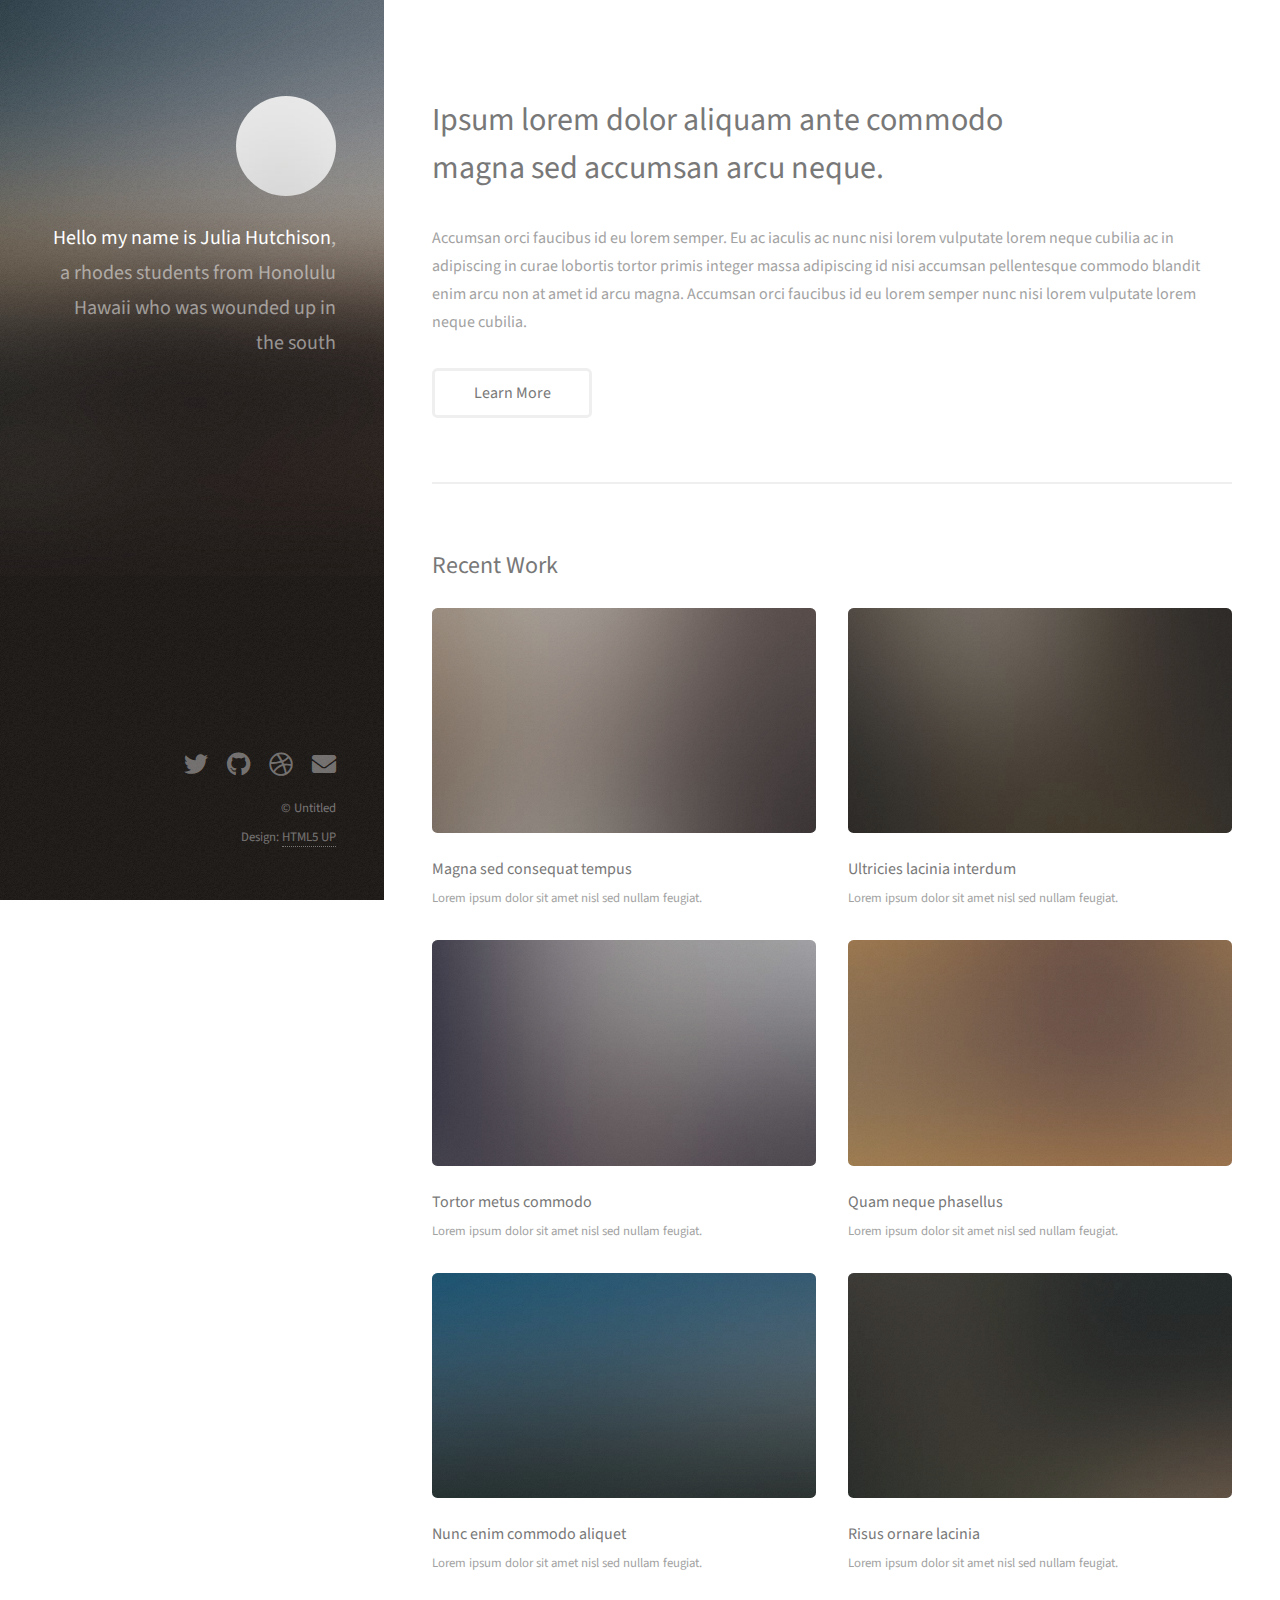
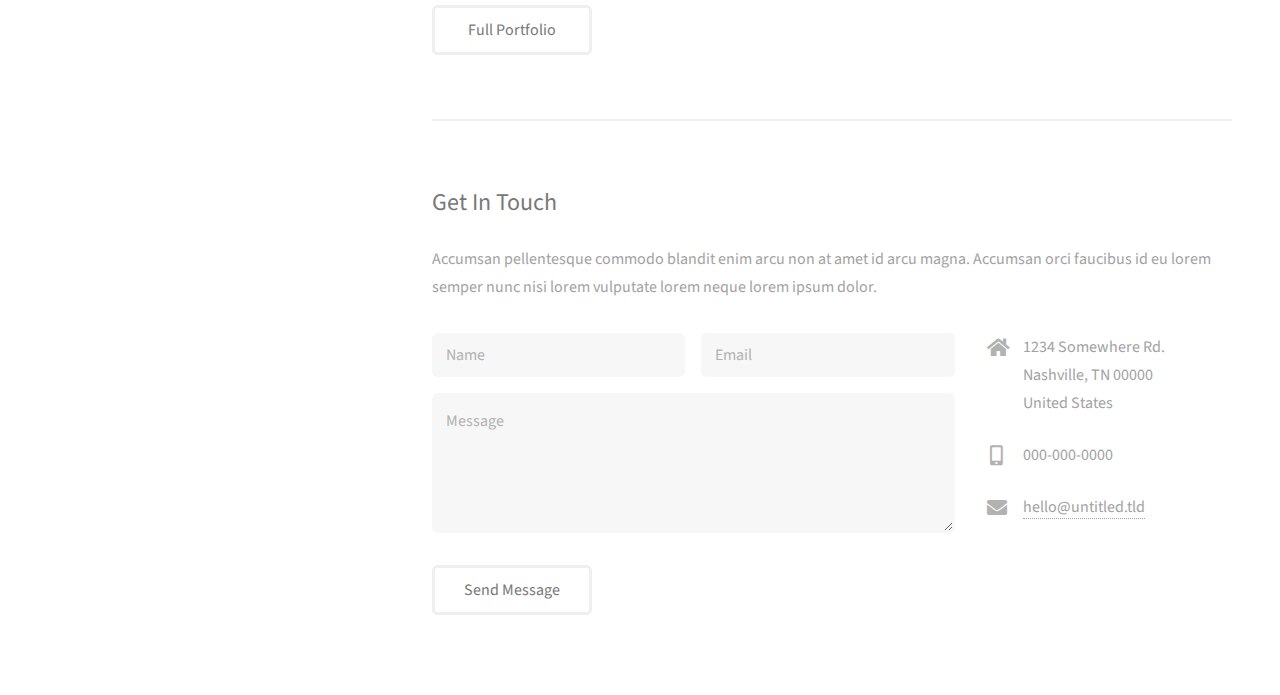
==== index.html @ c5088827 "testing adjustments" ====
<!DOCTYPE HTML>
<!--
	Strata by HTML5 UP
	html5up.net | @ajlkn
	Free for personal and commercial use under the CCA 3.0 license (html5up.net/license)
-->
<html>
	<head>
		<title>Strata by HTML5 UP</title>
		<meta charset="utf-8" />
		<meta name="viewport" content="width=device-width, initial-scale=1, user-scalable=no" />
		<link rel="stylesheet" href="assets/css/main.css" />
	</head>
	<body class="is-preload">

		<!-- Header -->
			<header id="header">
				<div class="inner">
					<a href="#" class="image avatar"><img src="images/avatar.jpg" alt="" /></a>
					<h1><strong>Hello my name is Julia Hutchison</strong>, a rhodes students<br />
					from Honolulu Hawaii<br />
					 who was wounded up in the south</h1>
					<!-- <a href="http://website.com"> linked text</a>.-->
				</div>
			</header>

		<!-- Main -->
			<div id="main">

				<!-- One -->
					<section id="one">
						<header class="major">
							<h2>Ipsum lorem dolor aliquam ante commodo<br />
							magna sed accumsan arcu neque.</h2>
						</header>
						<p>Accumsan orci faucibus id eu lorem semper. Eu ac iaculis ac nunc nisi lorem vulputate lorem neque cubilia ac in adipiscing in curae lobortis tortor primis integer massa adipiscing id nisi accumsan pellentesque commodo blandit enim arcu non at amet id arcu magna. Accumsan orci faucibus id eu lorem semper nunc nisi lorem vulputate lorem neque cubilia.</p>
						<ul class="actions">
							<li><a href="#" class="button">Learn More</a></li>
						</ul>
					</section>

				<!-- Two -->
					<section id="two">
						<h2>Recent Work</h2>
						<div class="row">
							<article class="col-6 col-12-xsmall work-item">
								<a href="images/fulls/01.jpg" class="image fit thumb"><img src="images/thumbs/01.jpg" alt="" /></a>
								<h3>Magna sed consequat tempus</h3>
								<p>Lorem ipsum dolor sit amet nisl sed nullam feugiat.</p>
							</article>
							<article class="col-6 col-12-xsmall work-item">
								<a href="images/fulls/02.jpg" class="image fit thumb"><img src="images/thumbs/02.jpg" alt="" /></a>
								<h3>Ultricies lacinia interdum</h3>
								<p>Lorem ipsum dolor sit amet nisl sed nullam feugiat.</p>
							</article>
							<article class="col-6 col-12-xsmall work-item">
								<a href="images/fulls/03.jpg" class="image fit thumb"><img src="images/thumbs/03.jpg" alt="" /></a>
								<h3>Tortor metus commodo</h3>
								<p>Lorem ipsum dolor sit amet nisl sed nullam feugiat.</p>
							</article>
							<article class="col-6 col-12-xsmall work-item">
								<a href="images/fulls/04.jpg" class="image fit thumb"><img src="images/thumbs/04.jpg" alt="" /></a>
								<h3>Quam neque phasellus</h3>
								<p>Lorem ipsum dolor sit amet nisl sed nullam feugiat.</p>
							</article>
							<article class="col-6 col-12-xsmall work-item">
								<a href="images/fulls/05.jpg" class="image fit thumb"><img src="images/thumbs/05.jpg" alt="" /></a>
								<h3>Nunc enim commodo aliquet</h3>
								<p>Lorem ipsum dolor sit amet nisl sed nullam feugiat.</p>
							</article>
							<article class="col-6 col-12-xsmall work-item">
								<a href="images/fulls/06.jpg" class="image fit thumb"><img src="images/thumbs/06.jpg" alt="" /></a>
								<h3>Risus ornare lacinia</h3>
								<p>Lorem ipsum dolor sit amet nisl sed nullam feugiat.</p>
							</article>
						</div>
						<ul class="actions">
							<li><a href="#" class="button">Full Portfolio</a></li>
						</ul>
					</section>

				<!-- Three -->
					<section id="three">
						<h2>Get In Touch</h2>
						<p>Accumsan pellentesque commodo blandit enim arcu non at amet id arcu magna. Accumsan orci faucibus id eu lorem semper nunc nisi lorem vulputate lorem neque lorem ipsum dolor.</p>
						<div class="row">
							<div class="col-8 col-12-small">
								<form method="post" action="#">
									<div class="row gtr-uniform gtr-50">
										<div class="col-6 col-12-xsmall"><input type="text" name="name" id="name" placeholder="Name" /></div>
										<div class="col-6 col-12-xsmall"><input type="email" name="email" id="email" placeholder="Email" /></div>
										<div class="col-12"><textarea name="message" id="message" placeholder="Message" rows="4"></textarea></div>
									</div>
								</form>
								<ul class="actions">
									<li><input type="submit" value="Send Message" /></li>
								</ul>
							</div>
							<div class="col-4 col-12-small">
								<ul class="labeled-icons">
									<li>
										<h3 class="icon solid fa-home"><span class="label">Address</span></h3>
										1234 Somewhere Rd.<br />
										Nashville, TN 00000<br />
										United States
									</li>
									<li>
										<h3 class="icon solid fa-mobile-alt"><span class="label">Phone</span></h3>
										000-000-0000
									</li>
									<li>
										<h3 class="icon solid fa-envelope"><span class="label">Email</span></h3>
										<a href="#">hello@untitled.tld</a>
									</li>
								</ul>
							</div>
						</div>
					</section>

				<!-- Four -->
				<!--
					<section id="four">
						<h2>Elements</h2>

						<section>
							<h4>Text</h4>
							<p>This is <b>bold</b> and this is <strong>strong</strong>. This is <i>italic</i> and this is <em>emphasized</em>.
							This is <sup>superscript</sup> text and this is <sub>subscript</sub> text.
							This is <u>underlined</u> and this is code: <code>for (;;) { ... }</code>. Finally, <a href="#">this is a link</a>.</p>
							<hr />
							<header>
								<h4>Heading with a Subtitle</h4>
								<p>Lorem ipsum dolor sit amet nullam id egestas urna aliquam</p>
							</header>
							<p>Nunc lacinia ante nunc ac lobortis. Interdum adipiscing gravida odio porttitor sem non mi integer non faucibus ornare mi ut ante amet placerat aliquet. Volutpat eu sed ante lacinia sapien lorem accumsan varius montes viverra nibh in adipiscing blandit tempus accumsan.</p>
							<header>
								<h5>Heading with a Subtitle</h5>
								<p>Lorem ipsum dolor sit amet nullam id egestas urna aliquam</p>
							</header>
							<p>Nunc lacinia ante nunc ac lobortis. Interdum adipiscing gravida odio porttitor sem non mi integer non faucibus ornare mi ut ante amet placerat aliquet. Volutpat eu sed ante lacinia sapien lorem accumsan varius montes viverra nibh in adipiscing blandit tempus accumsan.</p>
							<hr />
							<h2>Heading Level 2</h2>
							<h3>Heading Level 3</h3>
							<h4>Heading Level 4</h4>
							<h5>Heading Level 5</h5>
							<h6>Heading Level 6</h6>
							<hr />
							<h5>Blockquote</h5>
							<blockquote>Fringilla nisl. Donec accumsan interdum nisi, quis tincidunt felis sagittis eget tempus euismod. Vestibulum ante ipsum primis in faucibus vestibulum. Blandit adipiscing eu felis iaculis volutpat ac adipiscing accumsan faucibus. Vestibulum ante ipsum primis in faucibus lorem ipsum dolor sit amet nullam adipiscing eu felis.</blockquote>
							<h5>Preformatted</h5>
							<pre><code>i = 0;

while (!deck.isInOrder()) {
print 'Iteration ' + i;
deck.shuffle();
i++;
}

print 'It took ' + i + ' iterations to sort the deck.';</code></pre>
						</section>

						<section>
							<h4>Lists</h4>
							<div class="row">
								<div class="col-6 col-12-xsmall">
									<h5>Unordered</h5>
									<ul>
										<li>Dolor pulvinar etiam magna etiam.</li>
										<li>Sagittis adipiscing lorem eleifend.</li>
										<li>Felis enim feugiat dolore viverra.</li>
									</ul>
									<h5>Alternate</h5>
									<ul class="alt">
										<li>Dolor pulvinar etiam magna etiam.</li>
										<li>Sagittis adipiscing lorem eleifend.</li>
										<li>Felis enim feugiat dolore viverra.</li>
									</ul>
								</div>
								<div class="col-6 col-12-xsmall">
									<h5>Ordered</h5>
									<ol>
										<li>Dolor pulvinar etiam magna etiam.</li>
										<li>Etiam vel felis at lorem sed viverra.</li>
										<li>Felis enim feugiat dolore viverra.</li>
										<li>Dolor pulvinar etiam magna etiam.</li>
										<li>Etiam vel felis at lorem sed viverra.</li>
										<li>Felis enim feugiat dolore viverra.</li>
									</ol>
									<h5>Icons</h5>
									<ul class="icons">
										<li><a href="#" class="icon brands fa-twitter"><span class="label">Twitter</span></a></li>
										<li><a href="#" class="icon brands fa-facebook-f"><span class="label">Facebook</span></a></li>
										<li><a href="#" class="icon brands fa-instagram"><span class="label">Instagram</span></a></li>
										<li><a href="#" class="icon brands fa-github"><span class="label">Github</span></a></li>
										<li><a href="#" class="icon brands fa-dribbble"><span class="label">Dribbble</span></a></li>
										<li><a href="#" class="icon brands fa-tumblr"><span class="label">Tumblr</span></a></li>
									</ul>
								</div>
							</div>
							<h5>Actions</h5>
							<ul class="actions">
								<li><a href="#" class="button primary">Default</a></li>
								<li><a href="#" class="button">Default</a></li>
							</ul>
							<ul class="actions small">
								<li><a href="#" class="button primary small">Small</a></li>
								<li><a href="#" class="button small">Small</a></li>
							</ul>
							<div class="row">
								<div class="col-6 col-12-small">
									<ul class="actions stacked">
										<li><a href="#" class="button primary">Default</a></li>
										<li><a href="#" class="button">Default</a></li>
									</ul>
								</div>
								<div class="col-6 col-12-small">
									<ul class="actions stacked">
										<li><a href="#" class="button primary small">Small</a></li>
										<li><a href="#" class="button small">Small</a></li>
									</ul>
								</div>
								<div class="col-6 col-12-small">
									<ul class="actions stacked">
										<li><a href="#" class="button primary fit">Default</a></li>
										<li><a href="#" class="button fit">Default</a></li>
									</ul>
								</div>
								<div class="col-6 col-12-small">
									<ul class="actions stacked">
										<li><a href="#" class="button primary small fit">Small</a></li>
										<li><a href="#" class="button small fit">Small</a></li>
									</ul>
								</div>
							</div>
						</section>

						<section>
							<h4>Table</h4>
							<h5>Default</h5>
							<div class="table-wrapper">
								<table>
									<thead>
										<tr>
											<th>Name</th>
											<th>Description</th>
											<th>Price</th>
										</tr>
									</thead>
									<tbody>
										<tr>
											<td>Item One</td>
											<td>Ante turpis integer aliquet porttitor.</td>
											<td>29.99</td>
										</tr>
										<tr>
											<td>Item Two</td>
											<td>Vis ac commodo adipiscing arcu aliquet.</td>
											<td>19.99</td>
										</tr>
										<tr>
											<td>Item Three</td>
											<td> Morbi faucibus arcu accumsan lorem.</td>
											<td>29.99</td>
										</tr>
										<tr>
											<td>Item Four</td>
											<td>Vitae integer tempus condimentum.</td>
											<td>19.99</td>
										</tr>
										<tr>
											<td>Item Five</td>
											<td>Ante turpis integer aliquet porttitor.</td>
											<td>29.99</td>
										</tr>
									</tbody>
									<tfoot>
										<tr>
											<td colspan="2"></td>
											<td>100.00</td>
										</tr>
									</tfoot>
								</table>
							</div>

							<h5>Alternate</h5>
							<div class="table-wrapper">
								<table class="alt">
									<thead>
										<tr>
											<th>Name</th>
											<th>Description</th>
											<th>Price</th>
										</tr>
									</thead>
									<tbody>
										<tr>
											<td>Item One</td>
											<td>Ante turpis integer aliquet porttitor.</td>
											<td>29.99</td>
										</tr>
										<tr>
											<td>Item Two</td>
											<td>Vis ac commodo adipiscing arcu aliquet.</td>
											<td>19.99</td>
										</tr>
										<tr>
											<td>Item Three</td>
											<td> Morbi faucibus arcu accumsan lorem.</td>
											<td>29.99</td>
										</tr>
										<tr>
											<td>Item Four</td>
											<td>Vitae integer tempus condimentum.</td>
											<td>19.99</td>
										</tr>
										<tr>
											<td>Item Five</td>
											<td>Ante turpis integer aliquet porttitor.</td>
											<td>29.99</td>
										</tr>
									</tbody>
									<tfoot>
										<tr>
											<td colspan="2"></td>
											<td>100.00</td>
										</tr>
									</tfoot>
								</table>
							</div>
						</section>

						<section>
							<h4>Buttons</h4>
							<ul class="actions">
								<li><a href="#" class="button primary">Primary</a></li>
								<li><a href="#" class="button">Default</a></li>
							</ul>
							<ul class="actions">
								<li><a href="#" class="button large">Large</a></li>
								<li><a href="#" class="button">Default</a></li>
								<li><a href="#" class="button small">Small</a></li>
							</ul>
							<ul class="actions fit">
								<li><a href="#" class="button primary fit">Fit</a></li>
								<li><a href="#" class="button fit">Fit</a></li>
							</ul>
							<ul class="actions fit small">
								<li><a href="#" class="button primary fit small">Fit + Small</a></li>
								<li><a href="#" class="button fit small">Fit + Small</a></li>
							</ul>
							<ul class="actions">
								<li><a href="#" class="button primary icon solid fa-download">Icon</a></li>
								<li><a href="#" class="button icon solid fa-download">Icon</a></li>
							</ul>
							<ul class="actions">
								<li><span class="button primary disabled">Primary</span></li>
								<li><span class="button disabled">Default</span></li>
							</ul>
						</section>

						<section>
							<h4>Form</h4>
							<form method="post" action="#">
								<div class="row gtr-uniform gtr-50">
									<div class="col-6 col-12-xsmall">
										<input type="text" name="demo-name" id="demo-name" value="" placeholder="Name" />
									</div>
									<div class="col-6 col-12-xsmall">
										<input type="email" name="demo-email" id="demo-email" value="" placeholder="Email" />
									</div>
									<div class="col-12">
										<select name="demo-category" id="demo-category">
											<option value="">- Category -</option>
											<option value="1">Manufacturing</option>
											<option value="1">Shipping</option>
											<option value="1">Administration</option>
											<option value="1">Human Resources</option>
										</select>
									</div>
									<div class="col-4 col-12-small">
										<input type="radio" id="demo-priority-low" name="demo-priority" checked>
										<label for="demo-priority-low">Low Priority</label>
									</div>
									<div class="col-4 col-12-small">
										<input type="radio" id="demo-priority-normal" name="demo-priority">
										<label for="demo-priority-normal">Normal Priority</label>
									</div>
									<div class="col-4 col-12-small">
										<input type="radio" id="demo-priority-high" name="demo-priority">
										<label for="demo-priority-high">High Priority</label>
									</div>
									<div class="col-6 col-12-small">
										<input type="checkbox" id="demo-copy" name="demo-copy">
										<label for="demo-copy">Email me a copy of this message</label>
									</div>
									<div class="col-6 col-12-small">
										<input type="checkbox" id="demo-human" name="demo-human" checked>
										<label for="demo-human">I am a human and not a robot</label>
									</div>
									<div class="col-12">
										<textarea name="demo-message" id="demo-message" placeholder="Enter your message" rows="6"></textarea>
									</div>
									<div class="col-12">
										<ul class="actions">
											<li><input type="submit" value="Send Message" class="primary" /></li>
											<li><input type="reset" value="Reset" /></li>
										</ul>
									</div>
								</div>
							</form>
						</section>

						<section>
							<h4>Image</h4>
							<h5>Fit</h5>
							<div class="box alt">
								<div class="row gtr-50 gtr-uniform">
									<div class="col-12"><span class="image fit"><img src="images/fulls/05.jpg" alt="" /></span></div>
									<div class="col-4"><span class="image fit"><img src="images/thumbs/01.jpg" alt="" /></span></div>
									<div class="col-4"><span class="image fit"><img src="images/thumbs/02.jpg" alt="" /></span></div>
									<div class="col-4"><span class="image fit"><img src="images/thumbs/03.jpg" alt="" /></span></div>
									<div class="col-4"><span class="image fit"><img src="images/thumbs/04.jpg" alt="" /></span></div>
									<div class="col-4"><span class="image fit"><img src="images/thumbs/05.jpg" alt="" /></span></div>
									<div class="col-4"><span class="image fit"><img src="images/thumbs/06.jpg" alt="" /></span></div>
									<div class="col-4"><span class="image fit"><img src="images/thumbs/03.jpg" alt="" /></span></div>
									<div class="col-4"><span class="image fit"><img src="images/thumbs/02.jpg" alt="" /></span></div>
									<div class="col-4"><span class="image fit"><img src="images/thumbs/01.jpg" alt="" /></span></div>
								</div>
							</div>
							<h5>Left &amp; Right</h5>
							<p><span class="image left"><img src="images/avatar.jpg" alt="" /></span>Fringilla nisl. Donec accumsan interdum nisi, quis tincidunt felis sagittis eget. tempus euismod. Vestibulum ante ipsum primis in faucibus vestibulum. Blandit adipiscing eu felis iaculis volutpat ac adipiscing accumsan eu faucibus. Integer ac pellentesque praesent tincidunt felis sagittis eget. tempus euismod. Vestibulum ante ipsum primis in faucibus vestibulum. Blandit adipiscing eu felis iaculis volutpat ac adipiscing accumsan eu faucibus. Integer ac pellentesque praesent. Donec accumsan interdum nisi, quis tincidunt felis sagittis eget. tempus euismod. Vestibulum ante ipsum primis in faucibus vestibulum. Blandit adipiscing eu felis iaculis volutpat ac adipiscing accumsan eu faucibus. Integer ac pellentesque praesent tincidunt felis sagittis eget. tempus euismod. Vestibulum ante ipsum primis in faucibus vestibulum. Blandit adipiscing eu felis iaculis volutpat ac adipiscing accumsan eu faucibus. Integer ac pellentesque praesent.</p>
							<p><span class="image right"><img src="images/avatar.jpg" alt="" /></span>Fringilla nisl. Donec accumsan interdum nisi, quis tincidunt felis sagittis eget. tempus euismod. Vestibulum ante ipsum primis in faucibus vestibulum. Blandit adipiscing eu felis iaculis volutpat ac adipiscing accumsan eu faucibus. Integer ac pellentesque praesent tincidunt felis sagittis eget. tempus euismod. Vestibulum ante ipsum primis in faucibus vestibulum. Blandit adipiscing eu felis iaculis volutpat ac adipiscing accumsan eu faucibus. Integer ac pellentesque praesent. Donec accumsan interdum nisi, quis tincidunt felis sagittis eget. tempus euismod. Vestibulum ante ipsum primis in faucibus vestibulum. Blandit adipiscing eu felis iaculis volutpat ac adipiscing accumsan eu faucibus. Integer ac pellentesque praesent tincidunt felis sagittis eget. tempus euismod. Vestibulum ante ipsum primis in faucibus vestibulum. Blandit adipiscing eu felis iaculis volutpat ac adipiscing accumsan eu faucibus. Integer ac pellentesque praesent.</p>
						</section>

					</section>
				-->

			</div>

		<!-- Footer -->
			<footer id="footer">
				<div class="inner">
					<ul class="icons">
						<li><a href="#" class="icon brands fa-twitter"><span class="label">Twitter</span></a></li>
						<li><a href="#" class="icon brands fa-github"><span class="label">Github</span></a></li>
						<li><a href="#" class="icon brands fa-dribbble"><span class="label">Dribbble</span></a></li>
						<li><a href="#" class="icon solid fa-envelope"><span class="label">Email</span></a></li>
					</ul>
					<ul class="copyright">
						<li>&copy; Untitled</li><li>Design: <a href="http://html5up.net">HTML5 UP</a></li>
					</ul>
				</div>
			</footer>

		<!-- Scripts -->
			<script src="assets/js/jquery.min.js"></script>
			<script src="assets/js/jquery.poptrox.min.js"></script>
			<script src="assets/js/browser.min.js"></script>
			<script src="assets/js/breakpoints.min.js"></script>
			<script src="assets/js/util.js"></script>
			<script src="assets/js/main.js"></script>

	</body>
</html>
---- assets/css/main.css ----
@import url("fontawesome-all.min.css");
@import url("https://fonts.googleapis.com/css?family=Source+Sans+Pro:400,400italic");

/*
	Strata by HTML5 UP
	html5up.net | @ajlkn
	Free for personal and commercial use under the CCA 3.0 license (html5up.net/license)
*/

html, body, div, span, applet, object,
iframe, h1, h2, h3, h4, h5, h6, p, blockquote,
pre, a, abbr, acronym, address, big, cite,
code, del, dfn, em, img, ins, kbd, q, s, samp,
small, strike, strong, sub, sup, tt, var, b,
u, i, center, dl, dt, dd, ol, ul, li, fieldset,
form, label, legend, table, caption, tbody,
tfoot, thead, tr, th, td, article, aside,
canvas, details, embed, figure, figcaption,
footer, header, hgroup, menu, nav, output, ruby,
section, summary, time, mark, audio, video {
	margin: 0;
	padding: 0;
	border: 0;
	font-size: 100%;
	font: inherit;
	vertical-align: baseline;}

article, aside, details, figcaption, figure,
footer, header, hgroup, menu, nav, section {
	display: block;}

body {
	line-height: 1;
}

ol, ul {
	list-style: none;
}

blockquote, q {
	quotes: none;
}

	blockquote:before, blockquote:after, q:before, q:after {
		content: '';
		content: none;
	}

table {
	border-collapse: collapse;
	border-spacing: 0;
}

body {
	-webkit-text-size-adjust: none;
}

mark {
	background-color: transparent;
	color: inherit;
}

input::-moz-focus-inner {
	border: 0;
	padding: 0;
}

input, select, textarea {
	-moz-appearance: none;
	-webkit-appearance: none;
	-ms-appearance: none;
	appearance: none;
}

/* Basic */

	html {
		box-sizing: border-box;
	}

	*, *:before, *:after {
		box-sizing: inherit;
	}

	body {
		background: #fff;
	}

		body.is-preload *, body.is-preload *:before, body.is-preload *:after {
			-moz-animation: none !important;
			-webkit-animation: none !important;
			-ms-animation: none !important;
			animation: none !important;
			-moz-transition: none !important;
			-webkit-transition: none !important;
			-ms-transition: none !important;
			transition: none !important;
		}

	body, input, select, textarea {
		color: #a2a2a2;
		font-family: "Source Sans Pro", Helvetica, sans-serif;
		font-size: 16pt;
		font-weight: 400;
		line-height: 1.75em;
	}

	a {
		-moz-transition: color 0.2s ease-in-out, border-color 0.2s ease-in-out;
		-webkit-transition: color 0.2s ease-in-out, border-color 0.2s ease-in-out;
		-ms-transition: color 0.2s ease-in-out, border-color 0.2s ease-in-out;
		transition: color 0.2s ease-in-out, border-color 0.2s ease-in-out;
		border-bottom: dotted 1px;
		color: #49bf9d;
		text-decoration: none;
	}

		a:hover {
			border-bottom-color: transparent;
			color: #49bf9d !important;
			text-decoration: none;
		}

	strong, b {
		color: #787878;
		font-weight: 400;
	}

	em, i {
		font-style: italic;
	}

	p {
		margin: 0 0 2em 0;
	}

	h1, h2, h3, h4, h5, h6 {
		color: #787878;
		font-weight: 400;
		line-height: 1em;
		margin: 0 0 1em 0;
	}

		h1 a, h2 a, h3 a, h4 a, h5 a, h6 a {
			color: inherit;
			text-decoration: none;
		}

	h1 {
		font-size: 2em;
		line-height: 1.5em;
	}

	h2 {
		font-size: 1.5em;
		line-height: 1.5em;
	}

	h3 {
		font-size: 1.25em;
		line-height: 1.5em;
	}

	h4 {
		font-size: 1.1em;
		line-height: 1.5em;
	}

	h5 {
		font-size: 0.9em;
		line-height: 1.5em;
	}

	h6 {
		font-size: 0.7em;
		line-height: 1.5em;
	}

	sub {
		font-size: 0.8em;
		position: relative;
		top: 0.5em;
	}

	sup {
		font-size: 0.8em;
		position: relative;
		top: -0.5em;
	}

	hr {
		border: 0;
		border-bottom: solid 2px #efefef;
		margin: 2em 0;
	}

		hr.major {
			margin: 3em 0;
		}

	blockquote {
		border-left: solid 6px #efefef;
		font-style: italic;
		margin: 0 0 2em 0;
		padding: 0.5em 0 0.5em 1.5em;
	}

	code {
		background: #f7f7f7;
		border-radius: 0.35em;
		border: solid 2px #efefef;
		font-family: "Courier New", monospace;
		font-size: 0.9em;
		margin: 0 0.25em;
		padding: 0.25em 0.65em;
	}

	pre {
		-webkit-overflow-scrolling: touch;
		font-family: "Courier New", monospace;
		font-size: 0.9em;
		margin: 0 0 2em 0;
	}

		pre code {
			display: block;
			line-height: 1.75em;
			padding: 1em 1.5em;
			overflow-x: auto;
		}

	.align-left {
		text-align: left;
	}

	.align-center {
		text-align: center;
	}

	.align-right {
		text-align: right;
	}

/* Container */

	.container {
		margin: 0 auto;
		max-width: calc(100% - 4em);
		width: 100%;
	}

		.container.xsmall {
			width: 25%;
		}

		.container.small {
			width: 50%;
		}

		.container.medium {
			width: 75%;
		}

		.container.large {
			width: 125%;
		}

		.container.xlarge {
			width: 150%;
		}

		.container.max {
			width: 100%;
		}

		@media screen and (max-width: 980px) {

			.container {
				width: 100% !important;
				max-width: 100% !important;
			}

		}

		@media screen and (max-width: 480px) {

			.container {
				max-width: calc(100% - 3em);
			}

		}

/* Row */

	.row {
		display: flex;
		flex-wrap: wrap;
		box-sizing: border-box;
		align-items: stretch;
	}

		.row > * {
			box-sizing: border-box;
		}

		.row.gtr-uniform > * > :last-child {
			margin-bottom: 0;
		}

		.row.aln-left {
			justify-content: flex-start;
		}

		.row.aln-center {
			justify-content: center;
		}

		.row.aln-right {
			justify-content: flex-end;
		}

		.row.aln-top {
			align-items: flex-start;
		}

		.row.aln-middle {
			align-items: center;
		}

		.row.aln-bottom {
			align-items: flex-end;
		}

		.row > .imp {
			order: -1;
		}

		.row > .col-1 {
			width: 8.33333%;
		}

		.row > .off-1 {
			margin-left: 8.33333%;
		}

		.row > .col-2 {
			width: 16.66667%;
		}

		.row > .off-2 {
			margin-left: 16.66667%;
		}

		.row > .col-3 {
			width: 25%;
		}

		.row > .off-3 {
			margin-left: 25%;
		}

		.row > .col-4 {
			width: 33.33333%;
		}

		.row > .off-4 {
			margin-left: 33.33333%;
		}

		.row > .col-5 {
			width: 41.66667%;
		}

		.row > .off-5 {
			margin-left: 41.66667%;
		}

		.row > .col-6 {
			width: 50%;
		}

		.row > .off-6 {
			margin-left: 50%;
		}

		.row > .col-7 {
			width: 58.33333%;
		}

		.row > .off-7 {
			margin-left: 58.33333%;
		}

		.row > .col-8 {
			width: 66.66667%;
		}

		.row > .off-8 {
			margin-left: 66.66667%;
		}

		.row > .col-9 {
			width: 75%;
		}

		.row > .off-9 {
			margin-left: 75%;
		}

		.row > .col-10 {
			width: 83.33333%;
		}

		.row > .off-10 {
			margin-left: 83.33333%;
		}

		.row > .col-11 {
			width: 91.66667%;
		}

		.row > .off-11 {
			margin-left: 91.66667%;
		}

		.row > .col-12 {
			width: 100%;
		}

		.row > .off-12 {
			margin-left: 100%;
		}

		.row.gtr-0 {
			margin-top: 0;
			margin-left: 0em;
		}

			.row.gtr-0 > * {
				padding: 0 0 0 0em;
			}

			.row.gtr-0.gtr-uniform {
				margin-top: 0em;
			}

				.row.gtr-0.gtr-uniform > * {
					padding-top: 0em;
				}

		.row.gtr-25 {
			margin-top: 0;
			margin-left: -0.625em;
		}

			.row.gtr-25 > * {
				padding: 0 0 0 0.625em;
			}

			.row.gtr-25.gtr-uniform {
				margin-top: -0.625em;
			}

				.row.gtr-25.gtr-uniform > * {
					padding-top: 0.625em;
				}

		.row.gtr-50 {
			margin-top: 0;
			margin-left: -1.25em;
		}

			.row.gtr-50 > * {
				padding: 0 0 0 1.25em;
			}

			.row.gtr-50.gtr-uniform {
				margin-top: -1.25em;
			}

				.row.gtr-50.gtr-uniform > * {
					padding-top: 1.25em;
				}

		.row {
			margin-top: 0;
			margin-left: -2.5em;
		}

			.row > * {
				padding: 0 0 0 2.5em;
			}

			.row.gtr-uniform {
				margin-top: -2.5em;
			}

				.row.gtr-uniform > * {
					padding-top: 2.5em;
				}

		.row.gtr-150 {
			margin-top: 0;
			margin-left: -3.75em;
		}

			.row.gtr-150 > * {
				padding: 0 0 0 3.75em;
			}

			.row.gtr-150.gtr-uniform {
				margin-top: -3.75em;
			}

				.row.gtr-150.gtr-uniform > * {
					padding-top: 3.75em;
				}

		.row.gtr-200 {
			margin-top: 0;
			margin-left: -5em;
		}

			.row.gtr-200 > * {
				padding: 0 0 0 5em;
			}

			.row.gtr-200.gtr-uniform {
				margin-top: -5em;
			}

				.row.gtr-200.gtr-uniform > * {
					padding-top: 5em;
				}

		@media screen and (max-width: 1800px) {

			.row {
				display: flex;
				flex-wrap: wrap;
				box-sizing: border-box;
				align-items: stretch;
			}

				.row > * {
					box-sizing: border-box;
				}

				.row.gtr-uniform > * > :last-child {
					margin-bottom: 0;
				}

				.row.aln-left {
					justify-content: flex-start;
				}

				.row.aln-center {
					justify-content: center;
				}

				.row.aln-right {
					justify-content: flex-end;
				}

				.row.aln-top {
					align-items: flex-start;
				}

				.row.aln-middle {
					align-items: center;
				}

				.row.aln-bottom {
					align-items: flex-end;
				}

				.row > .imp-xlarge {
					order: -1;
				}

				.row > .col-1-xlarge {
					width: 8.33333%;
				}

				.row > .off-1-xlarge {
					margin-left: 8.33333%;
				}

				.row > .col-2-xlarge {
					width: 16.66667%;
				}

				.row > .off-2-xlarge {
					margin-left: 16.66667%;
				}

				.row > .col-3-xlarge {
					width: 25%;
				}

				.row > .off-3-xlarge {
					margin-left: 25%;
				}

				.row > .col-4-xlarge {
					width: 33.33333%;
				}

				.row > .off-4-xlarge {
					margin-left: 33.33333%;
				}

				.row > .col-5-xlarge {
					width: 41.66667%;
				}

				.row > .off-5-xlarge {
					margin-left: 41.66667%;
				}

				.row > .col-6-xlarge {
					width: 50%;
				}

				.row > .off-6-xlarge {
					margin-left: 50%;
				}

				.row > .col-7-xlarge {
					width: 58.33333%;
				}

				.row > .off-7-xlarge {
					margin-left: 58.33333%;
				}

				.row > .col-8-xlarge {
					width: 66.66667%;
				}

				.row > .off-8-xlarge {
					margin-left: 66.66667%;
				}

				.row > .col-9-xlarge {
					width: 75%;
				}

				.row > .off-9-xlarge {
					margin-left: 75%;
				}

				.row > .col-10-xlarge {
					width: 83.33333%;
				}

				.row > .off-10-xlarge {
					margin-left: 83.33333%;
				}

				.row > .col-11-xlarge {
					width: 91.66667%;
				}

				.row > .off-11-xlarge {
					margin-left: 91.66667%;
				}

				.row > .col-12-xlarge {
					width: 100%;
				}

				.row > .off-12-xlarge {
					margin-left: 100%;
				}

				.row.gtr-0 {
					margin-top: 0;
					margin-left: 0em;
				}

					.row.gtr-0 > * {
						padding: 0 0 0 0em;
					}

					.row.gtr-0.gtr-uniform {
						margin-top: 0em;
					}

						.row.gtr-0.gtr-uniform > * {
							padding-top: 0em;
						}

				.row.gtr-25 {
					margin-top: 0;
					margin-left: -0.625em;
				}

					.row.gtr-25 > * {
						padding: 0 0 0 0.625em;
					}

					.row.gtr-25.gtr-uniform {
						margin-top: -0.625em;
					}

						.row.gtr-25.gtr-uniform > * {
							padding-top: 0.625em;
						}

				.row.gtr-50 {
					margin-top: 0;
					margin-left: -1.25em;
				}

					.row.gtr-50 > * {
						padding: 0 0 0 1.25em;
					}

					.row.gtr-50.gtr-uniform {
						margin-top: -1.25em;
					}

						.row.gtr-50.gtr-uniform > * {
							padding-top: 1.25em;
						}

				.row {
					margin-top: 0;
					margin-left: -2.5em;
				}

					.row > * {
						padding: 0 0 0 2.5em;
					}

					.row.gtr-uniform {
						margin-top: -2.5em;
					}

						.row.gtr-uniform > * {
							padding-top: 2.5em;
						}

				.row.gtr-150 {
					margin-top: 0;
					margin-left: -3.75em;
				}

					.row.gtr-150 > * {
						padding: 0 0 0 3.75em;
					}

					.row.gtr-150.gtr-uniform {
						margin-top: -3.75em;
					}

						.row.gtr-150.gtr-uniform > * {
							padding-top: 3.75em;
						}

				.row.gtr-200 {
					margin-top: 0;
					margin-left: -5em;
				}

					.row.gtr-200 > * {
						padding: 0 0 0 5em;
					}

					.row.gtr-200.gtr-uniform {
						margin-top: -5em;
					}

						.row.gtr-200.gtr-uniform > * {
							padding-top: 5em;
						}

		}

		@media screen and (max-width: 1280px) {

			.row {
				display: flex;
				flex-wrap: wrap;
				box-sizing: border-box;
				align-items: stretch;
			}

				.row > * {
					box-sizing: border-box;
				}

				.row.gtr-uniform > * > :last-child {
					margin-bottom: 0;
				}

				.row.aln-left {
					justify-content: flex-start;
				}

				.row.aln-center {
					justify-content: center;
				}

				.row.aln-right {
					justify-content: flex-end;
				}

				.row.aln-top {
					align-items: flex-start;
				}

				.row.aln-middle {
					align-items: center;
				}

				.row.aln-bottom {
					align-items: flex-end;
				}

				.row > .imp-large {
					order: -1;
				}

				.row > .col-1-large {
					width: 8.33333%;
				}

				.row > .off-1-large {
					margin-left: 8.33333%;
				}

				.row > .col-2-large {
					width: 16.66667%;
				}

				.row > .off-2-large {
					margin-left: 16.66667%;
				}

				.row > .col-3-large {
					width: 25%;
				}

				.row > .off-3-large {
					margin-left: 25%;
				}

				.row > .col-4-large {
					width: 33.33333%;
				}

				.row > .off-4-large {
					margin-left: 33.33333%;
				}

				.row > .col-5-large {
					width: 41.66667%;
				}

				.row > .off-5-large {
					margin-left: 41.66667%;
				}

				.row > .col-6-large {
					width: 50%;
				}

				.row > .off-6-large {
					margin-left: 50%;
				}

				.row > .col-7-large {
					width: 58.33333%;
				}

				.row > .off-7-large {
					margin-left: 58.33333%;
				}

				.row > .col-8-large {
					width: 66.66667%;
				}

				.row > .off-8-large {
					margin-left: 66.66667%;
				}

				.row > .col-9-large {
					width: 75%;
				}

				.row > .off-9-large {
					margin-left: 75%;
				}

				.row > .col-10-large {
					width: 83.33333%;
				}

				.row > .off-10-large {
					margin-left: 83.33333%;
				}

				.row > .col-11-large {
					width: 91.66667%;
				}

				.row > .off-11-large {
					margin-left: 91.66667%;
				}

				.row > .col-12-large {
					width: 100%;
				}

				.row > .off-12-large {
					margin-left: 100%;
				}

				.row.gtr-0 {
					margin-top: 0;
					margin-left: 0em;
				}

					.row.gtr-0 > * {
						padding: 0 0 0 0em;
					}

					.row.gtr-0.gtr-uniform {
						margin-top: 0em;
					}

						.row.gtr-0.gtr-uniform > * {
							padding-top: 0em;
						}

				.row.gtr-25 {
					margin-top: 0;
					margin-left: -0.5em;
				}

					.row.gtr-25 > * {
						padding: 0 0 0 0.5em;
					}

					.row.gtr-25.gtr-uniform {
						margin-top: -0.5em;
					}

						.row.gtr-25.gtr-uniform > * {
							padding-top: 0.5em;
						}

				.row.gtr-50 {
					margin-top: 0;
					margin-left: -1em;
				}

					.row.gtr-50 > * {
						padding: 0 0 0 1em;
					}

					.row.gtr-50.gtr-uniform {
						margin-top: -1em;
					}

						.row.gtr-50.gtr-uniform > * {
							padding-top: 1em;
						}

				.row {
					margin-top: 0;
					margin-left: -2em;
				}

					.row > * {
						padding: 0 0 0 2em;
					}

					.row.gtr-uniform {
						margin-top: -2em;
					}

						.row.gtr-uniform > * {
							padding-top: 2em;
						}

				.row.gtr-150 {
					margin-top: 0;
					margin-left: -3em;
				}

					.row.gtr-150 > * {
						padding: 0 0 0 3em;
					}

					.row.gtr-150.gtr-uniform {
						margin-top: -3em;
					}

						.row.gtr-150.gtr-uniform > * {
							padding-top: 3em;
						}

				.row.gtr-200 {
					margin-top: 0;
					margin-left: -4em;
				}

					.row.gtr-200 > * {
						padding: 0 0 0 4em;
					}

					.row.gtr-200.gtr-uniform {
						margin-top: -4em;
					}

						.row.gtr-200.gtr-uniform > * {
							padding-top: 4em;
						}

		}

		@media screen and (max-width: 980px) {

			.row {
				display: flex;
				flex-wrap: wrap;
				box-sizing: border-box;
				align-items: stretch;
			}

				.row > * {
					box-sizing: border-box;
				}

				.row.gtr-uniform > * > :last-child {
					margin-bottom: 0;
				}

				.row.aln-left {
					justify-content: flex-start;
				}

				.row.aln-center {
					justify-content: center;
				}

				.row.aln-right {
					justify-content: flex-end;
				}

				.row.aln-top {
					align-items: flex-start;
				}

				.row.aln-middle {
					align-items: center;
				}

				.row.aln-bottom {
					align-items: flex-end;
				}

				.row > .imp-medium {
					order: -1;
				}

				.row > .col-1-medium {
					width: 8.33333%;
				}

				.row > .off-1-medium {
					margin-left: 8.33333%;
				}

				.row > .col-2-medium {
					width: 16.66667%;
				}

				.row > .off-2-medium {
					margin-left: 16.66667%;
				}

				.row > .col-3-medium {
					width: 25%;
				}

				.row > .off-3-medium {
					margin-left: 25%;
				}

				.row > .col-4-medium {
					width: 33.33333%;
				}

				.row > .off-4-medium {
					margin-left: 33.33333%;
				}

				.row > .col-5-medium {
					width: 41.66667%;
				}

				.row > .off-5-medium {
					margin-left: 41.66667%;
				}

				.row > .col-6-medium {
					width: 50%;
				}

				.row > .off-6-medium {
					margin-left: 50%;
				}

				.row > .col-7-medium {
					width: 58.33333%;
				}

				.row > .off-7-medium {
					margin-left: 58.33333%;
				}

				.row > .col-8-medium {
					width: 66.66667%;
				}

				.row > .off-8-medium {
					margin-left: 66.66667%;
				}

				.row > .col-9-medium {
					width: 75%;
				}

				.row > .off-9-medium {
					margin-left: 75%;
				}

				.row > .col-10-medium {
					width: 83.33333%;
				}

				.row > .off-10-medium {
					margin-left: 83.33333%;
				}

				.row > .col-11-medium {
					width: 91.66667%;
				}

				.row > .off-11-medium {
					margin-left: 91.66667%;
				}

				.row > .col-12-medium {
					width: 100%;
				}

				.row > .off-12-medium {
					margin-left: 100%;
				}

				.row.gtr-0 {
					margin-top: 0;
					margin-left: 0em;
				}

					.row.gtr-0 > * {
						padding: 0 0 0 0em;
					}

					.row.gtr-0.gtr-uniform {
						margin-top: 0em;
					}

						.row.gtr-0.gtr-uniform > * {
							padding-top: 0em;
						}

				.row.gtr-25 {
					margin-top: 0;
					margin-left: -0.5em;
				}

					.row.gtr-25 > * {
						padding: 0 0 0 0.5em;
					}

					.row.gtr-25.gtr-uniform {
						margin-top: -0.5em;
					}

						.row.gtr-25.gtr-uniform > * {
							padding-top: 0.5em;
						}

				.row.gtr-50 {
					margin-top: 0;
					margin-left: -1em;
				}

					.row.gtr-50 > * {
						padding: 0 0 0 1em;
					}

					.row.gtr-50.gtr-uniform {
						margin-top: -1em;
					}

						.row.gtr-50.gtr-uniform > * {
							padding-top: 1em;
						}

				.row {
					margin-top: 0;
					margin-left: -2em;
				}

					.row > * {
						padding: 0 0 0 2em;
					}

					.row.gtr-uniform {
						margin-top: -2em;
					}

						.row.gtr-uniform > * {
							padding-top: 2em;
						}

				.row.gtr-150 {
					margin-top: 0;
					margin-left: -3em;
				}

					.row.gtr-150 > * {
						padding: 0 0 0 3em;
					}

					.row.gtr-150.gtr-uniform {
						margin-top: -3em;
					}

						.row.gtr-150.gtr-uniform > * {
							padding-top: 3em;
						}

				.row.gtr-200 {
					margin-top: 0;
					margin-left: -4em;
				}

					.row.gtr-200 > * {
						padding: 0 0 0 4em;
					}

					.row.gtr-200.gtr-uniform {
						margin-top: -4em;
					}

						.row.gtr-200.gtr-uniform > * {
							padding-top: 4em;
						}

		}

		@media screen and (max-width: 736px) {

			.row {
				display: flex;
				flex-wrap: wrap;
				box-sizing: border-box;
				align-items: stretch;
			}

				.row > * {
					box-sizing: border-box;
				}

				.row.gtr-uniform > * > :last-child {
					margin-bottom: 0;
				}

				.row.aln-left {
					justify-content: flex-start;
				}

				.row.aln-center {
					justify-content: center;
				}

				.row.aln-right {
					justify-content: flex-end;
				}

				.row.aln-top {
					align-items: flex-start;
				}

				.row.aln-middle {
					align-items: center;
				}

				.row.aln-bottom {
					align-items: flex-end;
				}

				.row > .imp-small {
					order: -1;
				}

				.row > .col-1-small {
					width: 8.33333%;
				}

				.row > .off-1-small {
					margin-left: 8.33333%;
				}

				.row > .col-2-small {
					width: 16.66667%;
				}

				.row > .off-2-small {
					margin-left: 16.66667%;
				}

				.row > .col-3-small {
					width: 25%;
				}

				.row > .off-3-small {
					margin-left: 25%;
				}

				.row > .col-4-small {
					width: 33.33333%;
				}

				.row > .off-4-small {
					margin-left: 33.33333%;
				}

				.row > .col-5-small {
					width: 41.66667%;
				}

				.row > .off-5-small {
					margin-left: 41.66667%;
				}

				.row > .col-6-small {
					width: 50%;
				}

				.row > .off-6-small {
					margin-left: 50%;
				}

				.row > .col-7-small {
					width: 58.33333%;
				}

				.row > .off-7-small {
					margin-left: 58.33333%;
				}

				.row > .col-8-small {
					width: 66.66667%;
				}

				.row > .off-8-small {
					margin-left: 66.66667%;
				}

				.row > .col-9-small {
					width: 75%;
				}

				.row > .off-9-small {
					margin-left: 75%;
				}

				.row > .col-10-small {
					width: 83.33333%;
				}

				.row > .off-10-small {
					margin-left: 83.33333%;
				}

				.row > .col-11-small {
					width: 91.66667%;
				}

				.row > .off-11-small {
					margin-left: 91.66667%;
				}

				.row > .col-12-small {
					width: 100%;
				}

				.row > .off-12-small {
					margin-left: 100%;
				}

				.row.gtr-0 {
					margin-top: 0;
					margin-left: 0em;
				}

					.row.gtr-0 > * {
						padding: 0 0 0 0em;
					}

					.row.gtr-0.gtr-uniform {
						margin-top: 0em;
					}

						.row.gtr-0.gtr-uniform > * {
							padding-top: 0em;
						}

				.row.gtr-25 {
					margin-top: 0;
					margin-left: -0.375em;
				}

					.row.gtr-25 > * {
						padding: 0 0 0 0.375em;
					}

					.row.gtr-25.gtr-uniform {
						margin-top: -0.375em;
					}

						.row.gtr-25.gtr-uniform > * {
							padding-top: 0.375em;
						}

				.row.gtr-50 {
					margin-top: 0;
					margin-left: -0.75em;
				}

					.row.gtr-50 > * {
						padding: 0 0 0 0.75em;
					}

					.row.gtr-50.gtr-uniform {
						margin-top: -0.75em;
					}

						.row.gtr-50.gtr-uniform > * {
							padding-top: 0.75em;
						}

				.row {
					margin-top: 0;
					margin-left: -1.5em;
				}

					.row > * {
						padding: 0 0 0 1.5em;
					}

					.row.gtr-uniform {
						margin-top: -1.5em;
					}

						.row.gtr-uniform > * {
							padding-top: 1.5em;
						}

				.row.gtr-150 {
					margin-top: 0;
					margin-left: -2.25em;
				}

					.row.gtr-150 > * {
						padding: 0 0 0 2.25em;
					}

					.row.gtr-150.gtr-uniform {
						margin-top: -2.25em;
					}

						.row.gtr-150.gtr-uniform > * {
							padding-top: 2.25em;
						}

				.row.gtr-200 {
					margin-top: 0;
					margin-left: -3em;
				}

					.row.gtr-200 > * {
						padding: 0 0 0 3em;
					}

					.row.gtr-200.gtr-uniform {
						margin-top: -3em;
					}

						.row.gtr-200.gtr-uniform > * {
							padding-top: 3em;
						}

		}

		@media screen and (max-width: 480px) {

			.row {
				display: flex;
				flex-wrap: wrap;
				box-sizing: border-box;
				align-items: stretch;
			}

				.row > * {
					box-sizing: border-box;
				}

				.row.gtr-uniform > * > :last-child {
					margin-bottom: 0;
				}

				.row.aln-left {
					justify-content: flex-start;
				}

				.row.aln-center {
					justify-content: center;
				}

				.row.aln-right {
					justify-content: flex-end;
				}

				.row.aln-top {
					align-items: flex-start;
				}

				.row.aln-middle {
					align-items: center;
				}

				.row.aln-bottom {
					align-items: flex-end;
				}

				.row > .imp-xsmall {
					order: -1;
				}

				.row > .col-1-xsmall {
					width: 8.33333%;
				}

				.row > .off-1-xsmall {
					margin-left: 8.33333%;
				}

				.row > .col-2-xsmall {
					width: 16.66667%;
				}

				.row > .off-2-xsmall {
					margin-left: 16.66667%;
				}

				.row > .col-3-xsmall {
					width: 25%;
				}

				.row > .off-3-xsmall {
					margin-left: 25%;
				}

				.row > .col-4-xsmall {
					width: 33.33333%;
				}

				.row > .off-4-xsmall {
					margin-left: 33.33333%;
				}

				.row > .col-5-xsmall {
					width: 41.66667%;
				}

				.row > .off-5-xsmall {
					margin-left: 41.66667%;
				}

				.row > .col-6-xsmall {
					width: 50%;
				}

				.row > .off-6-xsmall {
					margin-left: 50%;
				}

				.row > .col-7-xsmall {
					width: 58.33333%;
				}

				.row > .off-7-xsmall {
					margin-left: 58.33333%;
				}

				.row > .col-8-xsmall {
					width: 66.66667%;
				}

				.row > .off-8-xsmall {
					margin-left: 66.66667%;
				}

				.row > .col-9-xsmall {
					width: 75%;
				}

				.row > .off-9-xsmall {
					margin-left: 75%;
				}

				.row > .col-10-xsmall {
					width: 83.33333%;
				}

				.row > .off-10-xsmall {
					margin-left: 83.33333%;
				}

				.row > .col-11-xsmall {
					width: 91.66667%;
				}

				.row > .off-11-xsmall {
					margin-left: 91.66667%;
				}

				.row > .col-12-xsmall {
					width: 100%;
				}

				.row > .off-12-xsmall {
					margin-left: 100%;
				}

				.row.gtr-0 {
					margin-top: 0;
					margin-left: 0em;
				}

					.row.gtr-0 > * {
						padding: 0 0 0 0em;
					}

					.row.gtr-0.gtr-uniform {
						margin-top: 0em;
					}

						.row.gtr-0.gtr-uniform > * {
							padding-top: 0em;
						}

				.row.gtr-25 {
					margin-top: 0;
					margin-left: -0.375em;
				}

					.row.gtr-25 > * {
						padding: 0 0 0 0.375em;
					}

					.row.gtr-25.gtr-uniform {
						margin-top: -0.375em;
					}

						.row.gtr-25.gtr-uniform > * {
							padding-top: 0.375em;
						}

				.row.gtr-50 {
					margin-top: 0;
					margin-left: -0.75em;
				}

					.row.gtr-50 > * {
						padding: 0 0 0 0.75em;
					}

					.row.gtr-50.gtr-uniform {
						margin-top: -0.75em;
					}

						.row.gtr-50.gtr-uniform > * {
							padding-top: 0.75em;
						}

				.row {
					margin-top: 0;
					margin-left: -1.5em;
				}

					.row > * {
						padding: 0 0 0 1.5em;
					}

					.row.gtr-uniform {
						margin-top: -1.5em;
					}

						.row.gtr-uniform > * {
							padding-top: 1.5em;
						}

				.row.gtr-150 {
					margin-top: 0;
					margin-left: -2.25em;
				}

					.row.gtr-150 > * {
						padding: 0 0 0 2.25em;
					}

					.row.gtr-150.gtr-uniform {
						margin-top: -2.25em;
					}

						.row.gtr-150.gtr-uniform > * {
							padding-top: 2.25em;
						}

				.row.gtr-200 {
					margin-top: 0;
					margin-left: -3em;
				}

					.row.gtr-200 > * {
						padding: 0 0 0 3em;
					}

					.row.gtr-200.gtr-uniform {
						margin-top: -3em;
					}

						.row.gtr-200.gtr-uniform > * {
							padding-top: 3em;
						}

		}

/* Section/Article */

	section.special, article.special {
		text-align: center;
	}

	header p {
		color: #b2b2b2;
		position: relative;
		margin: 0 0 1.5em 0;
	}

	header h2 + p {
		font-size: 1.25em;
		margin-top: -1em;
		line-height: 1.5em;
	}

	header h3 + p {
		font-size: 1.1em;
		margin-top: -0.8em;
		line-height: 1.5em;
	}

	header h4 + p,
	header h5 + p,
	header h6 + p {
		font-size: 0.9em;
		margin-top: -0.6em;
		line-height: 1.5em;
	}

	header.major h2 {
		font-size: 2em;
	}

/* Form */

	form {
		margin: 0 0 2em 0;
	}

	label {
		color: #787878;
		display: block;
		font-size: 0.9em;
		font-weight: 400;
		margin: 0 0 1em 0;
	}

	input[type="text"],
	input[type="password"],
	input[type="email"],
	select,
	textarea {
		-moz-appearance: none;
		-webkit-appearance: none;
		-ms-appearance: none;
		appearance: none;
		background: #f7f7f7;
		border-radius: 0.35em;
		border: solid 2px transparent;
		color: inherit;
		display: block;
		outline: 0;
		padding: 0 0.75em;
		text-decoration: none;
		width: 100%;
	}

		input[type="text"]:invalid,
		input[type="password"]:invalid,
		input[type="email"]:invalid,
		select:invalid,
		textarea:invalid {
			box-shadow: none;
		}

		input[type="text"]:focus,
		input[type="password"]:focus,
		input[type="email"]:focus,
		select:focus,
		textarea:focus {
			border-color: #49bf9d;
		}

	select {
		background-image: url("data:image/svg+xml;charset=utf8,%3Csvg xmlns='http://www.w3.org/2000/svg' width='40' height='40' preserveAspectRatio='none' viewBox='0 0 40 40'%3E%3Cpath d='M9.4,12.3l10.4,10.4l10.4-10.4c0.2-0.2,0.5-0.4,0.9-0.4c0.3,0,0.6,0.1,0.9,0.4l3.3,3.3c0.2,0.2,0.4,0.5,0.4,0.9 c0,0.4-0.1,0.6-0.4,0.9L20.7,31.9c-0.2,0.2-0.5,0.4-0.9,0.4c-0.3,0-0.6-0.1-0.9-0.4L4.3,17.3c-0.2-0.2-0.4-0.5-0.4-0.9 c0-0.4,0.1-0.6,0.4-0.9l3.3-3.3c0.2-0.2,0.5-0.4,0.9-0.4S9.1,12.1,9.4,12.3z' fill='%23dfdfdf' /%3E%3C/svg%3E");
		background-size: 1.25rem;
		background-repeat: no-repeat;
		background-position: calc(100% - 1rem) center;
		height: 2.75em;
		padding-right: 2.75em;
		text-overflow: ellipsis;
	}

		select option {
			color: #787878;
			background: #fff;
		}

		select:focus::-ms-value {
			background-color: transparent;
		}

		select::-ms-expand {
			display: none;
		}

	input[type="text"],
	input[type="password"],
	input[type="email"],
	select {
		height: 2.75em;
	}

	textarea {
		padding: 0.75em;
	}

	input[type="checkbox"],
	input[type="radio"] {
		-moz-appearance: none;
		-webkit-appearance: none;
		-ms-appearance: none;
		appearance: none;
		display: block;
		float: left;
		margin-right: -2em;
		opacity: 0;
		width: 1em;
		z-index: -1;
	}

		input[type="checkbox"] + label,
		input[type="radio"] + label {
			text-decoration: none;
			color: #a2a2a2;
			cursor: pointer;
			display: inline-block;
			font-size: 1em;
			font-weight: 400;
			padding-left: 2.4em;
			padding-right: 0.75em;
			position: relative;
		}

			input[type="checkbox"] + label:before,
			input[type="radio"] + label:before {
				-moz-osx-font-smoothing: grayscale;
				-webkit-font-smoothing: antialiased;
				display: inline-block;
				font-style: normal;
				font-variant: normal;
				text-rendering: auto;
				line-height: 1;
				text-transform: none !important;
				font-family: 'Font Awesome 5 Free';
				font-weight: 900;
			}

			input[type="checkbox"] + label:before,
			input[type="radio"] + label:before {
				background: #f7f7f7;
				border-radius: 0.35em;
				border: solid 2px transparent;
				content: '';
				display: inline-block;
				font-size: 0.8em;
				height: 2.0625em;
				left: 0;
				line-height: 1.85625em;
				position: absolute;
				text-align: center;
				top: 0;
				width: 2.0625em;
			}

		input[type="checkbox"]:checked + label:before,
		input[type="radio"]:checked + label:before {
			background: #787878;
			border-color: #787878;
			color: #fff;
			content: '\f00c';
		}

		input[type="checkbox"]:focus + label:before,
		input[type="radio"]:focus + label:before {
			border-color: #49bf9d;
		}

	input[type="checkbox"] + label:before {
		border-radius: 0.35em;
	}

	input[type="radio"] + label:before {
		border-radius: 100%;
	}

	::-webkit-input-placeholder {
		color: #b2b2b2 !important;
		opacity: 1.0;
	}

	:-moz-placeholder {
		color: #b2b2b2 !important;
		opacity: 1.0;
	}

	::-moz-placeholder {
		color: #b2b2b2 !important;
		opacity: 1.0;
	}

	:-ms-input-placeholder {
		color: #b2b2b2 !important;
		opacity: 1.0;
	}

/* Box */

	.box {
		border-radius: 0.35em;
		border: solid 2px #efefef;
		margin-bottom: 2em;
		padding: 1.5em;
	}

		.box > :last-child,
		.box > :last-child > :last-child,
		.box > :last-child > :last-child > :last-child {
			margin-bottom: 0;
		}

		.box.alt {
			border: 0;
			border-radius: 0;
			padding: 0;
		}

/* Icon */

	.icon {
		text-decoration: none;
		border-bottom: none;
		position: relative;
	}

		.icon:before {
			-moz-osx-font-smoothing: grayscale;
			-webkit-font-smoothing: antialiased;
			display: inline-block;
			font-style: normal;
			font-variant: normal;
			text-rendering: auto;
			line-height: 1;
			text-transform: none !important;
			font-family: 'Font Awesome 5 Free';
			font-weight: 400;
		}

		.icon > .label {
			display: none;
		}

		.icon:before {
			line-height: inherit;
		}

		.icon.solid:before {
			font-weight: 900;
		}

		.icon.brands:before {
			font-family: 'Font Awesome 5 Brands';
		}

/* Image */

	.image {
		border-radius: 0.35em;
		border: 0;
		display: inline-block;
		position: relative;
	}

		.image:before {
			-moz-transition: opacity 0.2s ease-in-out;
			-webkit-transition: opacity 0.2s ease-in-out;
			-ms-transition: opacity 0.2s ease-in-out;
			transition: opacity 0.2s ease-in-out;
			background: url("images/overlay.png");
			border-radius: 0.35em;
			content: '';
			display: block;
			height: 100%;
			left: 0;
			opacity: 0.5;
			position: absolute;
			top: 0;
			width: 100%;
		}

		.image.thumb {
			text-align: center;
		}

			.image.thumb:after {
				-moz-transition: opacity 0.2s ease-in-out;
				-webkit-transition: opacity 0.2s ease-in-out;
				-ms-transition: opacity 0.2s ease-in-out;
				transition: opacity 0.2s ease-in-out;
				border-radius: 0.35em;
				border: solid 3px rgba(255, 255, 255, 0.5);
				color: #fff;
				content: 'View';
				display: inline-block;
				font-size: 0.8em;
				font-weight: 400;
				left: 50%;
				line-height: 2.25em;
				margin: -1.25em 0 0 -3em;
				opacity: 0;
				padding: 0 1.5em;
				position: absolute;
				text-align: center;
				text-decoration: none;
				top: 50%;
				white-space: nowrap;
			}

			.image.thumb:hover:after {
				opacity: 1.0;
			}

			.image.thumb:hover:before {
				background: url("images/overlay.png"), url("images/overlay.png");
				opacity: 1.0;
			}

		.image img {
			border-radius: 0.35em;
			display: block;
		}

		.image.left {
			float: left;
			margin: 0 1.5em 1em 0;
			top: 0.25em;
		}

		.image.right {
			float: right;
			margin: 0 0 1em 1.5em;
			top: 0.25em;
		}

		.image.left, .image.right {
			max-width: 40%;
		}

			.image.left img, .image.right img {
				width: 100%;
			}

		.image.fit {
			display: block;
			margin: 0 0 2em 0;
			width: 100%;
		}

			.image.fit img {
				width: 100%;
			}

		.image.avatar {
			border-radius: 100%;
		}

			.image.avatar:before {
				display: none;
			}

			.image.avatar img {
				border-radius: 100%;
				width: 100%;
			}

/* List */

	ol {
		list-style: decimal;
		margin: 0 0 2em 0;
		padding-left: 1.25em;
	}

		ol li {
			padding-left: 0.25em;
		}

	ul {
		list-style: disc;
		margin: 0 0 2em 0;
		padding-left: 1em;
	}

		ul li {
			padding-left: 0.5em;
		}

		ul.alt {
			list-style: none;
			padding-left: 0;
		}

			ul.alt li {
				border-top: solid 2px #efefef;
				padding: 0.5em 0;
			}

				ul.alt li:first-child {
					border-top: 0;
					padding-top: 0;
				}

	dl {
		margin: 0 0 2em 0;
	}

/* Icons */

	ul.icons {
		cursor: default;
		list-style: none;
		padding-left: 0;
	}

		ul.icons li {
			display: inline-block;
			padding: 0 1em 0 0;
		}

			ul.icons li:last-child {
				padding-right: 0;
			}

			ul.icons li .icon:before {
				font-size: 1.5em;
			}

/* Labeled Icons */

	ul.labeled-icons {
		list-style: none;
		padding: 0;
	}

		ul.labeled-icons li {
			line-height: 1.75em;
			margin: 1.5em 0 0 0;
			padding-left: 2.25em;
			position: relative;
		}

			ul.labeled-icons li:first-child {
				margin-top: 0;
			}

			ul.labeled-icons li a {
				color: inherit;
			}

			ul.labeled-icons li h3 {
				color: #b2b2b2;
				left: 0;
				position: absolute;
				text-align: center;
				top: 0;
				width: 1em;
			}

/* Actions */

	ul.actions {
		display: -moz-flex;
		display: -webkit-flex;
		display: -ms-flex;
		display: flex;
		cursor: default;
		list-style: none;
		margin-left: -1em;
		padding-left: 0;
	}

		ul.actions li {
			padding: 0 0 0 1em;
			vertical-align: middle;
		}

		ul.actions.special {
			-moz-justify-content: center;
			-webkit-justify-content: center;
			-ms-justify-content: center;
			justify-content: center;
			width: 100%;
			margin-left: 0;
		}

			ul.actions.special li:first-child {
				padding-left: 0;
			}

		ul.actions.stacked {
			-moz-flex-direction: column;
			-webkit-flex-direction: column;
			-ms-flex-direction: column;
			flex-direction: column;
			margin-left: 0;
		}

			ul.actions.stacked li {
				padding: 1.3em 0 0 0;
			}

				ul.actions.stacked li:first-child {
					padding-top: 0;
				}

		ul.actions.fit {
			width: calc(100% + 1em);
		}

			ul.actions.fit li {
				-moz-flex-grow: 1;
				-webkit-flex-grow: 1;
				-ms-flex-grow: 1;
				flex-grow: 1;
				-moz-flex-shrink: 1;
				-webkit-flex-shrink: 1;
				-ms-flex-shrink: 1;
				flex-shrink: 1;
				width: 100%;
			}

				ul.actions.fit li > * {
					width: 100%;
				}

			ul.actions.fit.stacked {
				width: 100%;
			}

		@media screen and (max-width: 480px) {

			ul.actions:not(.fixed) {
				-moz-flex-direction: column;
				-webkit-flex-direction: column;
				-ms-flex-direction: column;
				flex-direction: column;
				margin-left: 0;
				width: 100% !important;
			}

				ul.actions:not(.fixed) li {
					-moz-flex-grow: 1;
					-webkit-flex-grow: 1;
					-ms-flex-grow: 1;
					flex-grow: 1;
					-moz-flex-shrink: 1;
					-webkit-flex-shrink: 1;
					-ms-flex-shrink: 1;
					flex-shrink: 1;
					padding: 1em 0 0 0;
					text-align: center;
					width: 100%;
				}

					ul.actions:not(.fixed) li > * {
						width: 100%;
					}

					ul.actions:not(.fixed) li:first-child {
						padding-top: 0;
					}

					ul.actions:not(.fixed) li input[type="submit"],
					ul.actions:not(.fixed) li input[type="reset"],
					ul.actions:not(.fixed) li input[type="button"],
					ul.actions:not(.fixed) li button,
					ul.actions:not(.fixed) li .button {
						width: 100%;
					}

						ul.actions:not(.fixed) li input[type="submit"].icon:before,
						ul.actions:not(.fixed) li input[type="reset"].icon:before,
						ul.actions:not(.fixed) li input[type="button"].icon:before,
						ul.actions:not(.fixed) li button.icon:before,
						ul.actions:not(.fixed) li .button.icon:before {
							margin-left: -0.5em;
						}

		}

/* Table */

	.table-wrapper {
		-webkit-overflow-scrolling: touch;
		overflow-x: auto;
	}

	table {
		margin: 0 0 2em 0;
		width: 100%;
	}

		table tbody tr {
			border: solid 1px #efefef;
			border-left: 0;
			border-right: 0;
		}

			table tbody tr:nth-child(2n + 1) {
				background-color: #f7f7f7;
			}

		table td {
			padding: 0.75em 0.75em;
		}

		table th {
			color: #787878;
			font-size: 0.9em;
			font-weight: 400;
			padding: 0 0.75em 0.75em 0.75em;
			text-align: left;
		}

		table thead {
			border-bottom: solid 2px #efefef;
		}

		table tfoot {
			border-top: solid 2px #efefef;
		}

		table.alt {
			border-collapse: separate;
		}

			table.alt tbody tr td {
				border: solid 2px #efefef;
				border-left-width: 0;
				border-top-width: 0;
			}

				table.alt tbody tr td:first-child {
					border-left-width: 2px;
				}

			table.alt tbody tr:first-child td {
				border-top-width: 2px;
			}

			table.alt thead {
				border-bottom: 0;
			}

			table.alt tfoot {
				border-top: 0;
			}

/* Button */

	input[type="submit"],
	input[type="reset"],
	input[type="button"],
	.button {
		-moz-appearance: none;
		-webkit-appearance: none;
		-ms-appearance: none;
		appearance: none;
		-moz-transition: background-color 0.2s ease-in-out, color 0.2s ease-in-out, border-color 0.2s ease-in-out;
		-webkit-transition: background-color 0.2s ease-in-out, color 0.2s ease-in-out, border-color 0.2s ease-in-out;
		-ms-transition: background-color 0.2s ease-in-out, color 0.2s ease-in-out, border-color 0.2s ease-in-out;
		transition: background-color 0.2s ease-in-out, color 0.2s ease-in-out, border-color 0.2s ease-in-out;
		background-color: transparent;
		border-radius: 0.35em;
		border: solid 3px #efefef;
		color: #787878 !important;
		cursor: pointer;
		display: inline-block;
		font-weight: 400;
		height: 3.15em;
		height: calc(2.75em + 6px);
		line-height: 2.75em;
		min-width: 10em;
		padding: 0 1.5em;
		text-align: center;
		text-decoration: none;
		white-space: nowrap;
	}

		input[type="submit"]:hover,
		input[type="reset"]:hover,
		input[type="button"]:hover,
		.button:hover {
			border-color: #49bf9d;
			color: #49bf9d !important;
		}

		input[type="submit"]:active,
		input[type="reset"]:active,
		input[type="button"]:active,
		.button:active {
			background-color: rgba(73, 191, 157, 0.1);
			border-color: #49bf9d;
			color: #49bf9d !important;
		}

		input[type="submit"].icon,
		input[type="reset"].icon,
		input[type="button"].icon,
		.button.icon {
			padding-left: 1.35em;
		}

			input[type="submit"].icon:before,
			input[type="reset"].icon:before,
			input[type="button"].icon:before,
			.button.icon:before {
				margin-right: 0.5em;
			}

		input[type="submit"].fit,
		input[type="reset"].fit,
		input[type="button"].fit,
		.button.fit {
			min-width: 0;
			width: 100%;
		}

		input[type="submit"].small,
		input[type="reset"].small,
		input[type="button"].small,
		.button.small {
			font-size: 0.8em;
		}

		input[type="submit"].large,
		input[type="reset"].large,
		input[type="button"].large,
		.button.large {
			font-size: 1.35em;
		}

		input[type="submit"].primary,
		input[type="reset"].primary,
		input[type="button"].primary,
		.button.primary {
			background-color: #49bf9d;
			border-color: #49bf9d;
			color: #ffffff !important;
		}

			input[type="submit"].primary:hover,
			input[type="reset"].primary:hover,
			input[type="button"].primary:hover,
			.button.primary:hover {
				background-color: #5cc6a7;
				border-color: #5cc6a7;
			}

			input[type="submit"].primary:active,
			input[type="reset"].primary:active,
			input[type="button"].primary:active,
			.button.primary:active {
				background-color: #3eb08f;
				border-color: #3eb08f;
			}

		input[type="submit"].disabled, input[type="submit"]:disabled,
		input[type="reset"].disabled,
		input[type="reset"]:disabled,
		input[type="button"].disabled,
		input[type="button"]:disabled,
		.button.disabled,
		.button:disabled {
			background-color: #e7e7e7 !important;
			border-color: #e7e7e7 !important;
			color: #b2b2b2 !important;
			cursor: default;
		}

/* Work Item */

	.work-item {
		margin: 0 0 2em 0;
	}

		.work-item .image {
			margin: 0 0 1.5em 0;
		}

		.work-item h3 {
			font-size: 1em;
			margin: 0 0 0.5em 0;
		}

		.work-item p {
			font-size: 0.8em;
			line-height: 1.5em;
			margin: 0;
		}

/* Header */

	#header {
		display: -moz-flex;
		display: -webkit-flex;
		display: -ms-flex;
		display: flex;
		-moz-flex-direction: column;
		-webkit-flex-direction: column;
		-ms-flex-direction: column;
		flex-direction: column;
		-moz-align-items: -moz-flex-end;
		-webkit-align-items: -webkit-flex-end;
		-ms-align-items: -ms-flex-end;
		align-items: flex-end;
		-moz-justify-content: space-between;
		-webkit-justify-content: space-between;
		-ms-justify-content: space-between;
		justify-content: space-between;
		background-color: #1f1815;
		background-attachment: scroll,								scroll;
		background-image: url("images/overlay.png"), url("../../images/bg.jpg");
		background-position: top left,							top left;
		background-repeat: repeat,								no-repeat;
		background-size: auto,								150%;
		color: rgba(255, 255, 255, 0.5);
		height: 100%;
		left: 0;
		padding: 8em 4em;
		position: fixed;
		text-align: right;
		top: 0;
		width: 35%;
	}

		#header > * {
			-moz-flex-shrink: 0;
			-webkit-flex-shrink: 0;
			-ms-flex-shrink: 0;
			flex-shrink: 0;
			width: 100%;
		}

		#header > .inner {
			-moz-flex-grow: 1;
			-webkit-flex-grow: 1;
			-ms-flex-grow: 1;
			flex-grow: 1;
			margin: 0 0 2em 0;
		}

		#header strong, #header b {
			color: #ffffff;
		}

		#header h2, #header h3, #header h4, #header h5, #header h6 {
			color: #ffffff;
		}

		#header h1 {
			color: rgba(255, 255, 255, 0.5);
			font-size: 1.35em;
			line-height: 1.75em;
			margin: 0;
		}

		#header .image.avatar {
			margin: 0 0 1em 0;
			width: 6.25em;
		}

/* Footer */

	#footer .icons {
		margin: 1em 0 0 0;
	}

		#footer .icons a {
			color: rgba(255, 255, 255, 0.4);
		}

	#footer .copyright {
		color: rgba(255, 255, 255, 0.4);
		font-size: 0.8em;
		list-style: none;
		margin: 1em 0 0 0;
		padding: 0;
	}

		#footer .copyright li {
			border-left: solid 1px rgba(255, 255, 255, 0.25);
			display: inline-block;
			line-height: 1em;
			margin-left: 0.75em;
			padding-left: 0.75em;
		}

			#footer .copyright li:first-child {
				border-left: 0;
				margin-left: 0;
				padding-left: 0;
			}

			#footer .copyright li a {
				color: inherit;
			}

/* Main */

	#main {
		margin-left: 35%;
		max-width: 54em;
		padding: 8em 4em 4em 4em;
		width: calc(100% - 35%);
	}

		#main > section {
			border-top: solid 2px #efefef;
			margin: 4em 0 0 0;
			padding: 4em 0 0 0;
		}

			#main > section:first-child {
				border-top: 0;
				margin-top: 0;
				padding-top: 0;
			}

/* Poptrox */

	@-moz-keyframes spin {
		0% {
			-moz-transform: rotate(0deg);
			-webkit-transform: rotate(0deg);
			-ms-transform: rotate(0deg);
			transform: rotate(0deg);
		}

		100% {
			-moz-transform: rotate(360deg);
			-webkit-transform: rotate(360deg);
			-ms-transform: rotate(360deg);
			transform: rotate(360deg);
		}
	}

	@-webkit-keyframes spin {
		0% {
			-moz-transform: rotate(0deg);
			-webkit-transform: rotate(0deg);
			-ms-transform: rotate(0deg);
			transform: rotate(0deg);
		}

		100% {
			-moz-transform: rotate(360deg);
			-webkit-transform: rotate(360deg);
			-ms-transform: rotate(360deg);
			transform: rotate(360deg);
		}
	}

	@-ms-keyframes spin {
		0% {
			-moz-transform: rotate(0deg);
			-webkit-transform: rotate(0deg);
			-ms-transform: rotate(0deg);
			transform: rotate(0deg);
		}

		100% {
			-moz-transform: rotate(360deg);
			-webkit-transform: rotate(360deg);
			-ms-transform: rotate(360deg);
			transform: rotate(360deg);
		}
	}

	@keyframes spin {
		0% {
			-moz-transform: rotate(0deg);
			-webkit-transform: rotate(0deg);
			-ms-transform: rotate(0deg);
			transform: rotate(0deg);
		}

		100% {
			-moz-transform: rotate(360deg);
			-webkit-transform: rotate(360deg);
			-ms-transform: rotate(360deg);
			transform: rotate(360deg);
		}
	}

	.poptrox-popup {
		-moz-box-sizing: content-box;
		-webkit-box-sizing: content-box;
		-ms-box-sizing: content-box;
		box-sizing: content-box;
		-webkit-tap-highlight-color: rgba(255, 255, 255, 0);
		background: #fff;
		border-radius: 0.35em;
		box-shadow: 0 0.1em 0.15em 0 rgba(0, 0, 0, 0.15);
		overflow: hidden;
		padding-bottom: 3em;
	}

		.poptrox-popup .loader {
			text-decoration: none;
			-moz-animation: spin 1s linear infinite;
			-webkit-animation: spin 1s linear infinite;
			-ms-animation: spin 1s linear infinite;
			animation: spin 1s linear infinite;
			font-size: 1.5em;
			height: 1em;
			left: 50%;
			line-height: 1em;
			margin: -0.5em 0 0 -0.5em;
			position: absolute;
			top: 50%;
			width: 1em;
		}

			.poptrox-popup .loader:before {
				-moz-osx-font-smoothing: grayscale;
				-webkit-font-smoothing: antialiased;
				display: inline-block;
				font-style: normal;
				font-variant: normal;
				text-rendering: auto;
				line-height: 1;
				text-transform: none !important;
				font-family: 'Font Awesome 5 Free';
				font-weight: 900;
			}

			.poptrox-popup .loader:before {
				content: '\f1ce';
			}

		.poptrox-popup .caption {
			background: #fff;
			bottom: 0;
			cursor: default;
			font-size: 0.9em;
			height: 3em;
			left: 0;
			line-height: 2.8em;
			position: absolute;
			text-align: center;
			width: 100%;
			z-index: 1;
		}

		.poptrox-popup .nav-next,
		.poptrox-popup .nav-previous {
			text-decoration: none;
			-moz-transition: opacity 0.2s ease-in-out;
			-webkit-transition: opacity 0.2s ease-in-out;
			-ms-transition: opacity 0.2s ease-in-out;
			transition: opacity 0.2s ease-in-out;
			-webkit-tap-highlight-color: rgba(255, 255, 255, 0);
			background: rgba(0, 0, 0, 0.01);
			cursor: pointer;
			height: 100%;
			opacity: 0;
			position: absolute;
			top: 0;
			width: 50%;
		}

			.poptrox-popup .nav-next:before,
			.poptrox-popup .nav-previous:before {
				-moz-osx-font-smoothing: grayscale;
				-webkit-font-smoothing: antialiased;
				display: inline-block;
				font-style: normal;
				font-variant: normal;
				text-rendering: auto;
				line-height: 1;
				text-transform: none !important;
				font-family: 'Font Awesome 5 Free';
				font-weight: 900;
			}

			.poptrox-popup .nav-next:before,
			.poptrox-popup .nav-previous:before {
				color: #fff;
				font-size: 2.5em;
				height: 1em;
				line-height: 1em;
				margin-top: -0.75em;
				position: absolute;
				text-align: center;
				top: 50%;
				width: 1.5em;
			}

		.poptrox-popup .nav-next {
			right: 0;
		}

			.poptrox-popup .nav-next:before {
				content: '\f105';
				right: 0;
			}

		.poptrox-popup .nav-previous {
			left: 0;
		}

			.poptrox-popup .nav-previous:before {
				content: '\f104';
				left: 0;
			}

		.poptrox-popup .closer {
			text-decoration: none;
			-moz-transition: opacity 0.2s ease-in-out;
			-webkit-transition: opacity 0.2s ease-in-out;
			-ms-transition: opacity 0.2s ease-in-out;
			transition: opacity 0.2s ease-in-out;
			-webkit-tap-highlight-color: rgba(255, 255, 255, 0);
			color: #fff;
			height: 4em;
			line-height: 4em;
			opacity: 0;
			position: absolute;
			right: 0;
			text-align: center;
			top: 0;
			width: 4em;
			z-index: 2;
		}

			.poptrox-popup .closer:before {
				-moz-osx-font-smoothing: grayscale;
				-webkit-font-smoothing: antialiased;
				display: inline-block;
				font-style: normal;
				font-variant: normal;
				text-rendering: auto;
				line-height: 1;
				text-transform: none !important;
				font-family: 'Font Awesome 5 Free';
				font-weight: 900;
			}

			.poptrox-popup .closer:before {
				-moz-box-sizing: content-box;
				-webkit-box-sizing: content-box;
				-ms-box-sizing: content-box;
				box-sizing: content-box;
				border-radius: 100%;
				border: solid 3px rgba(255, 255, 255, 0.5);
				content: '\f00d';
				display: block;
				font-size: 1em;
				height: 1.75em;
				left: 50%;
				line-height: 1.75em;
				margin: -0.875em 0 0 -0.875em;
				position: absolute;
				top: 50%;
				width: 1.75em;
			}

		.poptrox-popup:hover .nav-next,
		.poptrox-popup:hover .nav-previous {
			opacity: 0.5;
		}

			.poptrox-popup:hover .nav-next:hover,
			.poptrox-popup:hover .nav-previous:hover {
				opacity: 1.0;
			}

		.poptrox-popup:hover .closer {
			opacity: 0.5;
		}

			.poptrox-popup:hover .closer:hover {
				opacity: 1.0;
			}

/* Touch */

	body.is-touch .image.thumb:before {
		opacity: 0.5 !important;
	}

	body.is-touch .image.thumb:after {
		display: none !important;
	}

	body.is-touch #header {
		background-attachment: scroll;
		background-size: auto, cover;
	}

	body.is-touch .poptrox-popup .nav-next,
	body.is-touch .poptrox-popup .nav-previous,
	body.is-touch .poptrox-popup .closer {
		opacity: 1.0 !important;
	}

/* XLarge */

	@media screen and (max-width: 1800px) {

		/* Basic */

			body, input, select, textarea {
				font-size: 12pt;
			}

	}

/* Large */

	@media screen and (max-width: 1280px) {

		/* Header */

			#header {
				padding: 6em 3em 3em 3em;
				width: 30%;
			}

				#header h1 {
					font-size: 1.25em;
				}

					#header h1 br {
						display: none;
					}

				#header > .inner {
					margin-bottom: 0;
				}

		/* Footer */

			#footer .copyright li {
				border-left-width: 0;
				display: block;
				line-height: 2.25em;
				margin-left: 0;
				padding-left: 0;
			}

		/* Main */

			#main {
				margin-left: 30%;
				max-width: none;
				padding: 6em 3em 3em 3em;
				width: calc(100% - 30%);
			}

	}

/* Medium */

	@media screen and (max-width: 980px) {

		/* Basic */

			h1 br, h2 br, h3 br, h4 br, h5 br, h6 br {
				display: none;
			}

		/* List */

			ul.icons li .icon {
				font-size: 1.25em;
			}

		/* Header */

			#header {
				background-attachment: scroll;
				background-position: top left, center center;
				background-size: auto,		cover;
				left: auto;
				padding: 6em 4em;
				position: relative;
				text-align: center;
				top: auto;
				width: 100%;
				display: block;
			}

				#header h1 {
					font-size: 1.75em;
				}

					#header h1 br {
						display: inline;
					}

		/* Footer */

			#footer {
				background-attachment: scroll;
				background-color: #1f1815;
				background-image: url("images/overlay.png"), url("../../images/bg.jpg");
				background-position: top left,						bottom center;
				background-repeat: repeat,							no-repeat;
				background-size: auto,							cover;
				bottom: auto;
				left: auto;
				padding: 4em 4em 6em 4em;
				position: relative;
				text-align: center;
				width: 100%;
			}

				#footer .icons {
					margin: 0 0 1em 0;
				}

				#footer .copyright {
					margin: 0 0 1em 0;
				}

					#footer .copyright li {
						border-left-width: 1px;
						display: inline-block;
						line-height: 1em;
						margin-left: 0.75em;
						padding-left: 0.75em;
					}

		/* Main */

			#main {
				margin: 0;
				padding: 6em 4em;
				width: 100%;
			}

	}

/* Small */

	@media screen and (max-width: 736px) {

		/* Basic */

			h1 {
				font-size: 1.5em;
			}

			h2 {
				font-size: 1.2em;
			}

			h3 {
				font-size: 1em;
			}

		/* Section/Article */

			section.special, article.special {
				text-align: center;
			}

			header.major h2 {
				font-size: 1.35em;
			}

		/* List */

			ul.labeled-icons li {
				padding-left: 2em;
			}

				ul.labeled-icons li h3 {
					line-height: 1.75em;
				}

		/* Header */

			#header {
				padding: 2.25em 1.5em;
			}

				#header h1 {
					font-size: 1.35em;
				}

		/* Footer */

			#footer {
				padding: 2.25em 1.5em;
			}

		/* Main */

			#main {
				padding: 2.25em 1.5em 0.25em 1.5em;
			}

				#main > section {
					margin: 2.25em 0 0 0;
					padding: 2.25em 0 0 0;
				}

		/* Poptrox */

			.poptrox-popup {
				border-radius: 0;
			}

				.poptrox-popup .nav-next:before,
				.poptrox-popup .nav-previous:before {
					margin-top: -1em;
				}

	}

/* XSmall */

	@media screen and (max-width: 480px) {

		/* Header */

			#header {
				padding: 4.5em 1.5em;
			}

				#header h1 br {
					display: none;
				}

		/* Footer */

			#footer .copyright li {
				border-left-width: 0;
				display: block;
				line-height: 2.25em;
				margin-left: 0;
				padding-left: 0;
			}

	}
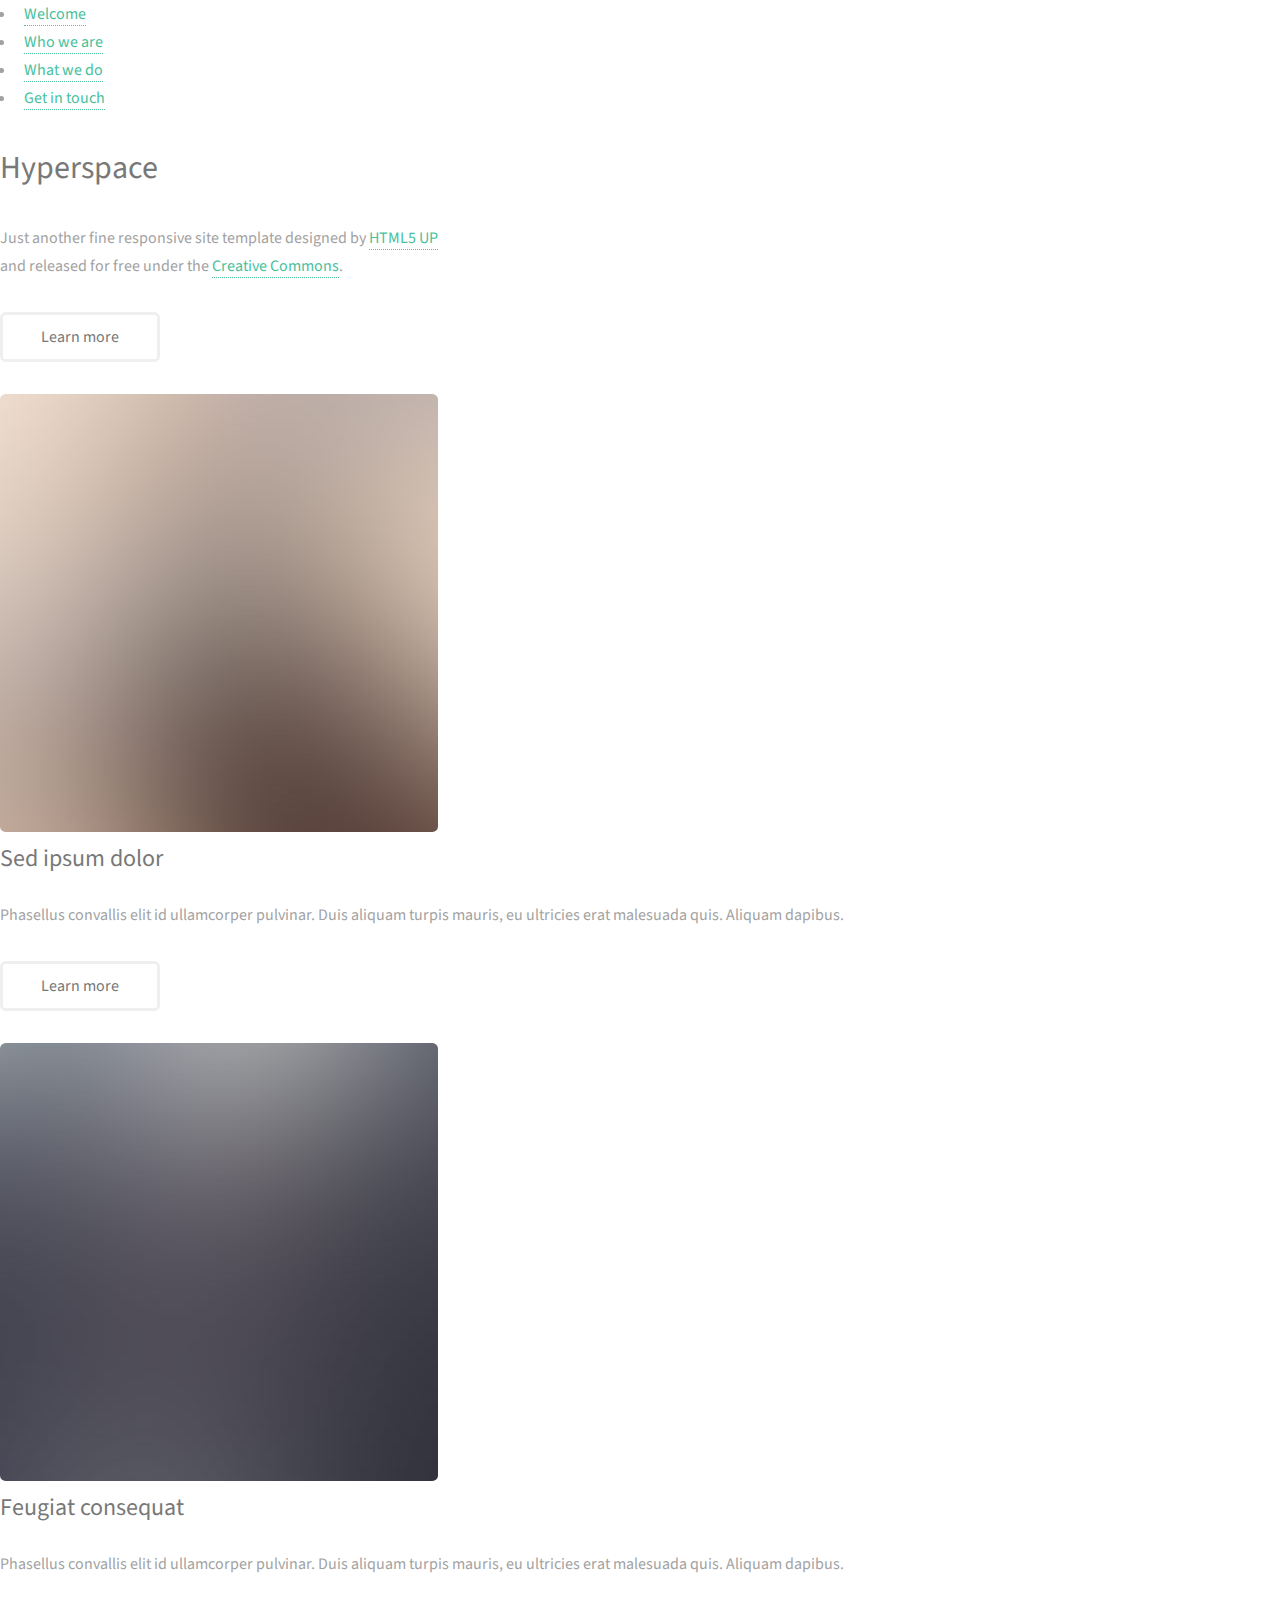
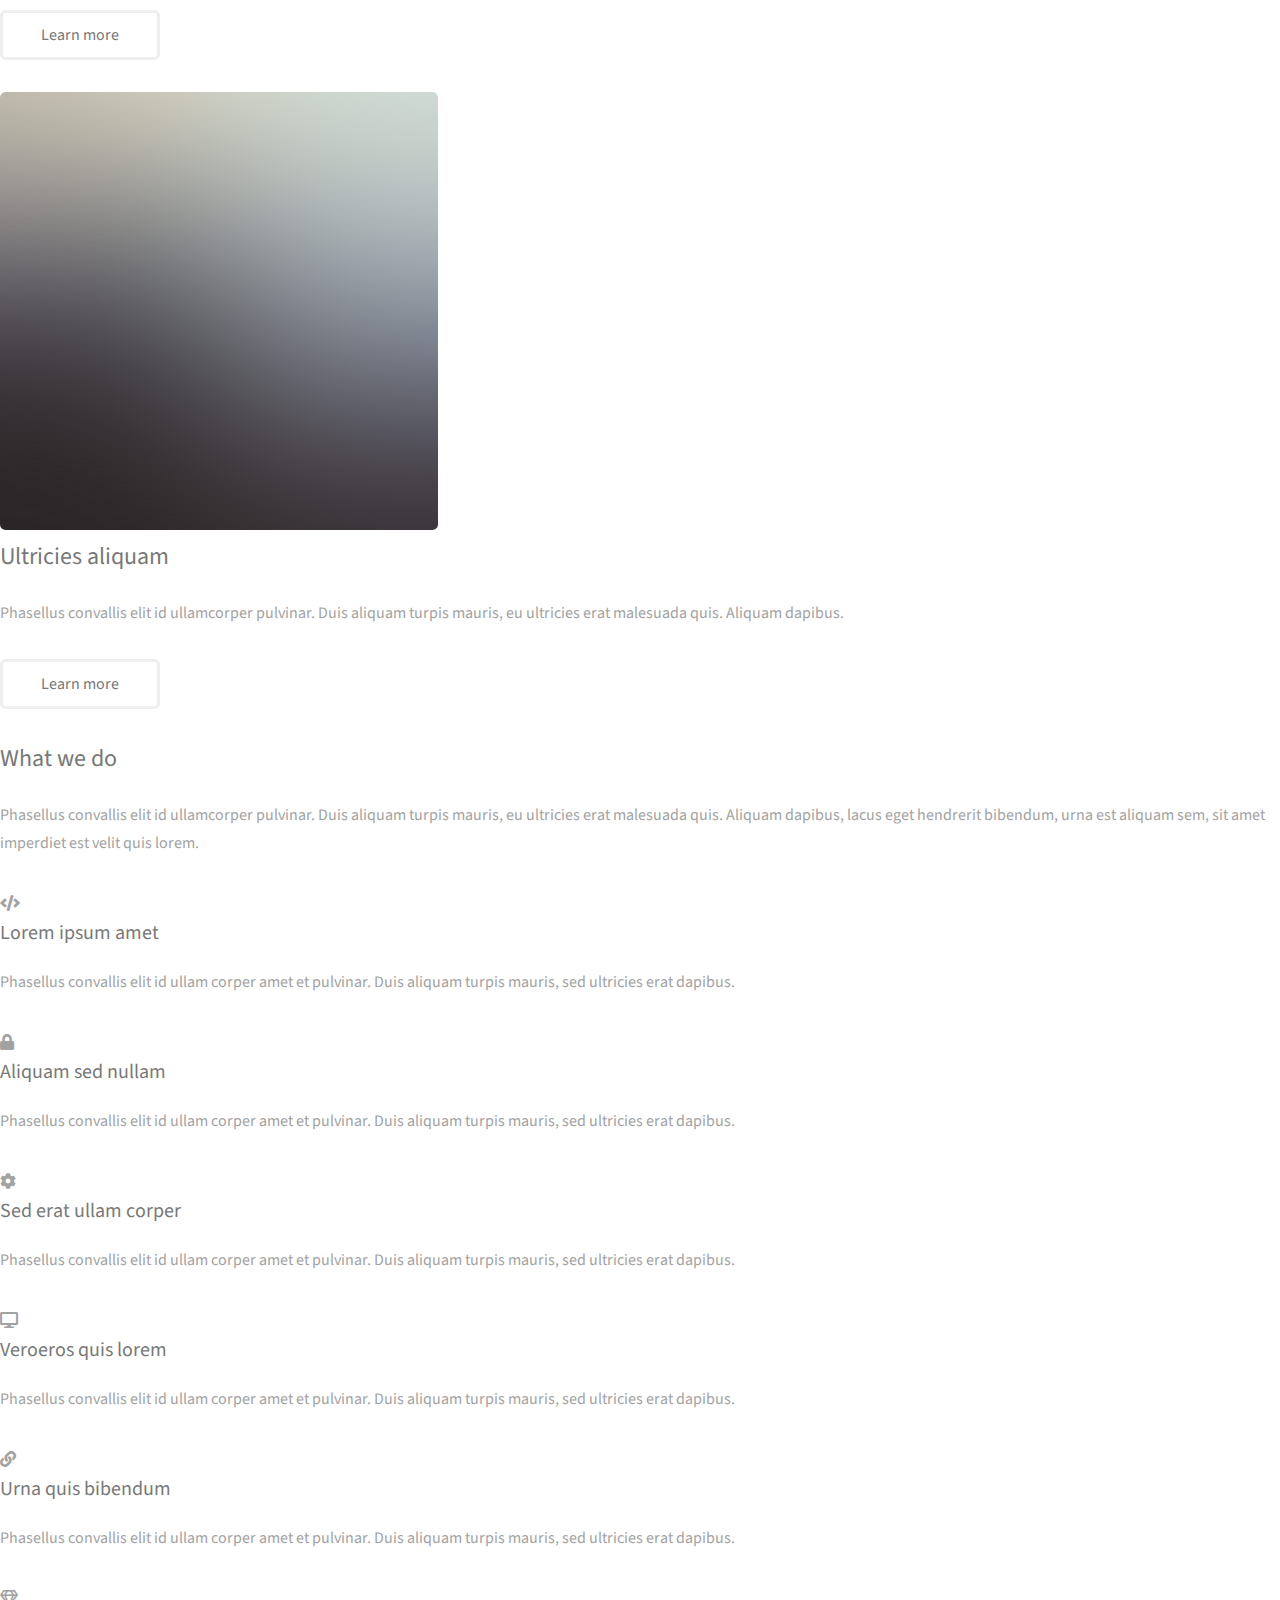
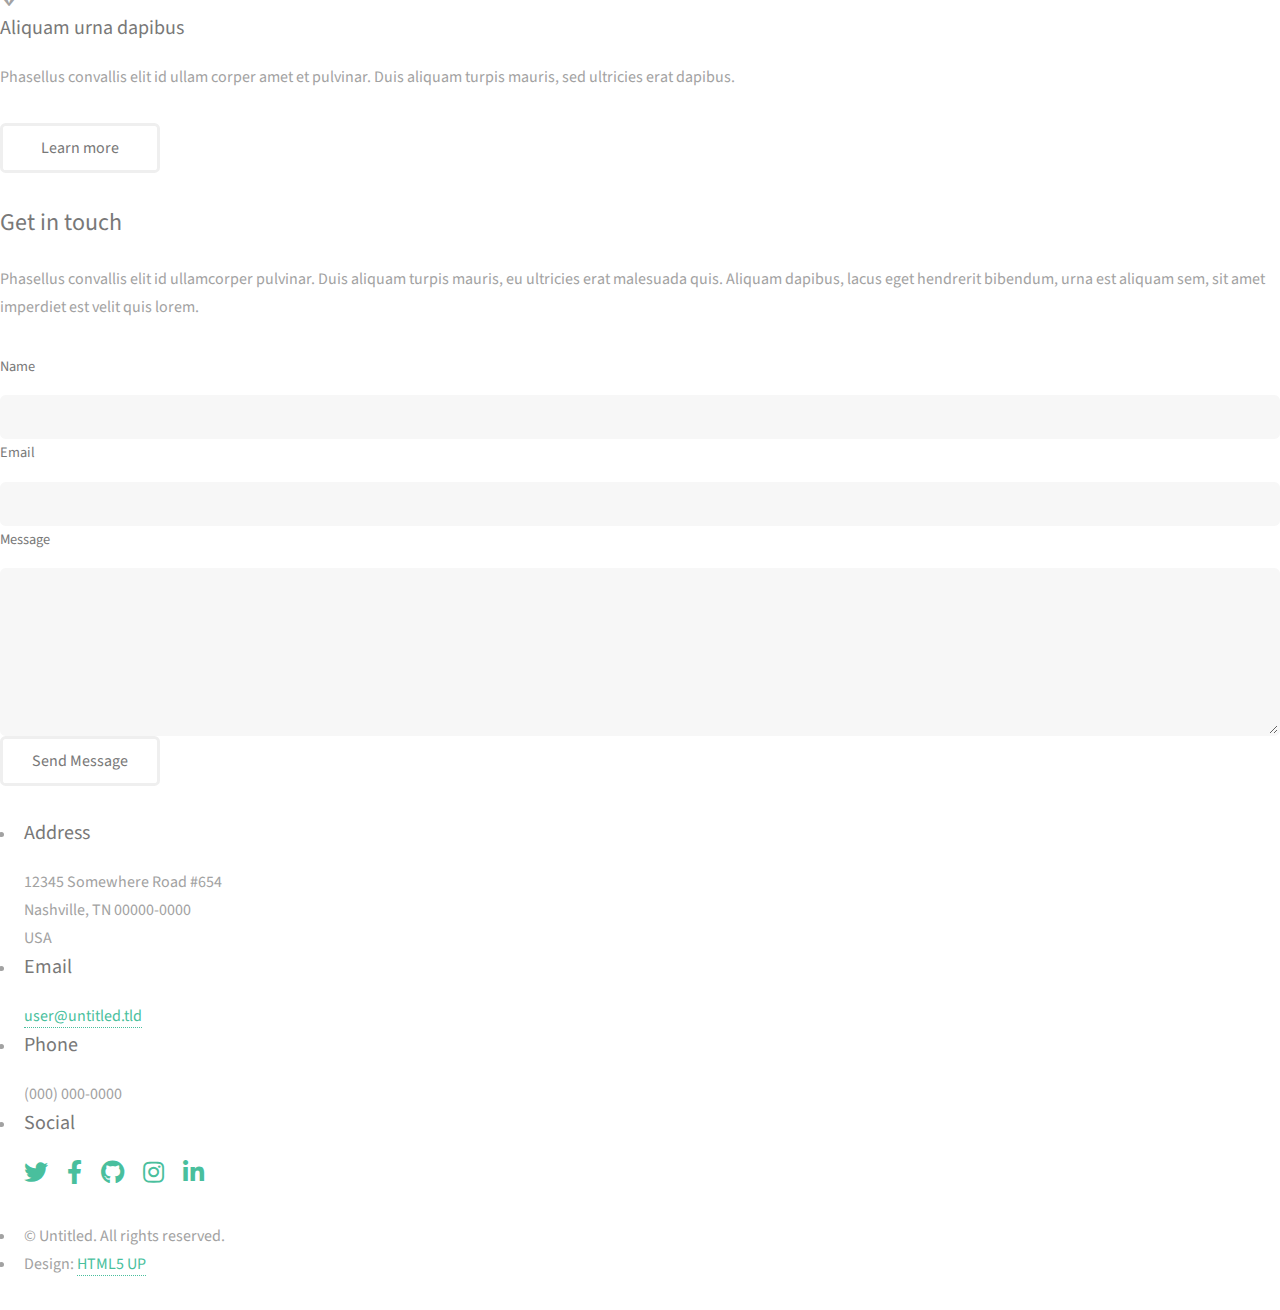
==== commit f9ade2c7: "Trying a new framework" ====
--- a/index.html
+++ b/index.html
@@ -1,460 +1,205 @@
 <!DOCTYPE HTML>
 <!--
-	Strata by HTML5 UP
+	Hyperspace by HTML5 UP
 	html5up.net | @ajlkn
 	Free for personal and commercial use under the CCA 3.0 license (html5up.net/license)
 -->
 <html>
 	<head>
-		<title>Strata by HTML5 UP</title>
+		<title>Hyperspace by HTML5 UP</title>
 		<meta charset="utf-8" />
 		<meta name="viewport" content="width=device-width, initial-scale=1, user-scalable=no" />
 		<link rel="stylesheet" href="assets/css/main.css" />
+		<noscript><link rel="stylesheet" href="assets/css/noscript.css" /></noscript>
 	</head>
 	<body class="is-preload">
 
-		<!-- Header -->
-			<header id="header">
+		<!-- Sidebar -->
+			<section id="sidebar">
 				<div class="inner">
-					<a href="#" class="image avatar"><img src="images/avatar.jpg" alt="" /></a>
-					<h1><strong>Hello my name is Julia Hutchison</strong>, a rhodes students<br />
-					from Honolulu Hawaii<br />
-					 who was wounded up in the south</h1>
-					<!-- <a href="http://website.com"> linked text</a>.-->
+					<nav>
+						<ul>
+							<li><a href="#intro">Welcome</a></li>
+							<li><a href="#one">Who we are</a></li>
+							<li><a href="#two">What we do</a></li>
+							<li><a href="#three">Get in touch</a></li>
+						</ul>
+					</nav>
 				</div>
-			</header>
-
-		<!-- Main -->
-			<div id="main">
+			</section>
+
+		<!-- Wrapper -->
+			<div id="wrapper">
+
+				<!-- Intro -->
+					<section id="intro" class="wrapper style1 fullscreen fade-up">
+						<div class="inner">
+							<h1>Hyperspace</h1>
+							<p>Just another fine responsive site template designed by <a href="http://html5up.net">HTML5 UP</a><br />
+							and released for free under the <a href="http://html5up.net/license">Creative Commons</a>.</p>
+							<ul class="actions">
+								<li><a href="#one" class="button scrolly">Learn more</a></li>
+							</ul>
+						</div>
+					</section>
 
 				<!-- One -->
-					<section id="one">
-						<header class="major">
-							<h2>Ipsum lorem dolor aliquam ante commodo<br />
-							magna sed accumsan arcu neque.</h2>
-						</header>
-						<p>Accumsan orci faucibus id eu lorem semper. Eu ac iaculis ac nunc nisi lorem vulputate lorem neque cubilia ac in adipiscing in curae lobortis tortor primis integer massa adipiscing id nisi accumsan pellentesque commodo blandit enim arcu non at amet id arcu magna. Accumsan orci faucibus id eu lorem semper nunc nisi lorem vulputate lorem neque cubilia.</p>
-						<ul class="actions">
-							<li><a href="#" class="button">Learn More</a></li>
-						</ul>
+					<section id="one" class="wrapper style2 spotlights">
+						<section>
+							<a href="#" class="image"><img src="images/pic01.jpg" alt="" data-position="center center" /></a>
+							<div class="content">
+								<div class="inner">
+									<h2>Sed ipsum dolor</h2>
+									<p>Phasellus convallis elit id ullamcorper pulvinar. Duis aliquam turpis mauris, eu ultricies erat malesuada quis. Aliquam dapibus.</p>
+									<ul class="actions">
+										<li><a href="generic.html" class="button">Learn more</a></li>
+									</ul>
+								</div>
+							</div>
+						</section>
+						<section>
+							<a href="#" class="image"><img src="images/pic02.jpg" alt="" data-position="top center" /></a>
+							<div class="content">
+								<div class="inner">
+									<h2>Feugiat consequat</h2>
+									<p>Phasellus convallis elit id ullamcorper pulvinar. Duis aliquam turpis mauris, eu ultricies erat malesuada quis. Aliquam dapibus.</p>
+									<ul class="actions">
+										<li><a href="generic.html" class="button">Learn more</a></li>
+									</ul>
+								</div>
+							</div>
+						</section>
+						<section>
+							<a href="#" class="image"><img src="images/pic03.jpg" alt="" data-position="25% 25%" /></a>
+							<div class="content">
+								<div class="inner">
+									<h2>Ultricies aliquam</h2>
+									<p>Phasellus convallis elit id ullamcorper pulvinar. Duis aliquam turpis mauris, eu ultricies erat malesuada quis. Aliquam dapibus.</p>
+									<ul class="actions">
+										<li><a href="generic.html" class="button">Learn more</a></li>
+									</ul>
+								</div>
+							</div>
+						</section>
 					</section>
 
 				<!-- Two -->
-					<section id="two">
-						<h2>Recent Work</h2>
-						<div class="row">
-							<article class="col-6 col-12-xsmall work-item">
-								<a href="images/fulls/01.jpg" class="image fit thumb"><img src="images/thumbs/01.jpg" alt="" /></a>
-								<h3>Magna sed consequat tempus</h3>
-								<p>Lorem ipsum dolor sit amet nisl sed nullam feugiat.</p>
-							</article>
-							<article class="col-6 col-12-xsmall work-item">
-								<a href="images/fulls/02.jpg" class="image fit thumb"><img src="images/thumbs/02.jpg" alt="" /></a>
-								<h3>Ultricies lacinia interdum</h3>
-								<p>Lorem ipsum dolor sit amet nisl sed nullam feugiat.</p>
-							</article>
-							<article class="col-6 col-12-xsmall work-item">
-								<a href="images/fulls/03.jpg" class="image fit thumb"><img src="images/thumbs/03.jpg" alt="" /></a>
-								<h3>Tortor metus commodo</h3>
-								<p>Lorem ipsum dolor sit amet nisl sed nullam feugiat.</p>
-							</article>
-							<article class="col-6 col-12-xsmall work-item">
-								<a href="images/fulls/04.jpg" class="image fit thumb"><img src="images/thumbs/04.jpg" alt="" /></a>
-								<h3>Quam neque phasellus</h3>
-								<p>Lorem ipsum dolor sit amet nisl sed nullam feugiat.</p>
-							</article>
-							<article class="col-6 col-12-xsmall work-item">
-								<a href="images/fulls/05.jpg" class="image fit thumb"><img src="images/thumbs/05.jpg" alt="" /></a>
-								<h3>Nunc enim commodo aliquet</h3>
-								<p>Lorem ipsum dolor sit amet nisl sed nullam feugiat.</p>
-							</article>
-							<article class="col-6 col-12-xsmall work-item">
-								<a href="images/fulls/06.jpg" class="image fit thumb"><img src="images/thumbs/06.jpg" alt="" /></a>
-								<h3>Risus ornare lacinia</h3>
-								<p>Lorem ipsum dolor sit amet nisl sed nullam feugiat.</p>
-							</article>
+					<section id="two" class="wrapper style3 fade-up">
+						<div class="inner">
+							<h2>What we do</h2>
+							<p>Phasellus convallis elit id ullamcorper pulvinar. Duis aliquam turpis mauris, eu ultricies erat malesuada quis. Aliquam dapibus, lacus eget hendrerit bibendum, urna est aliquam sem, sit amet imperdiet est velit quis lorem.</p>
+							<div class="features">
+								<section>
+									<span class="icon solid major fa-code"></span>
+									<h3>Lorem ipsum amet</h3>
+									<p>Phasellus convallis elit id ullam corper amet et pulvinar. Duis aliquam turpis mauris, sed ultricies erat dapibus.</p>
+								</section>
+								<section>
+									<span class="icon solid major fa-lock"></span>
+									<h3>Aliquam sed nullam</h3>
+									<p>Phasellus convallis elit id ullam corper amet et pulvinar. Duis aliquam turpis mauris, sed ultricies erat dapibus.</p>
+								</section>
+								<section>
+									<span class="icon solid major fa-cog"></span>
+									<h3>Sed erat ullam corper</h3>
+									<p>Phasellus convallis elit id ullam corper amet et pulvinar. Duis aliquam turpis mauris, sed ultricies erat dapibus.</p>
+								</section>
+								<section>
+									<span class="icon solid major fa-desktop"></span>
+									<h3>Veroeros quis lorem</h3>
+									<p>Phasellus convallis elit id ullam corper amet et pulvinar. Duis aliquam turpis mauris, sed ultricies erat dapibus.</p>
+								</section>
+								<section>
+									<span class="icon solid major fa-link"></span>
+									<h3>Urna quis bibendum</h3>
+									<p>Phasellus convallis elit id ullam corper amet et pulvinar. Duis aliquam turpis mauris, sed ultricies erat dapibus.</p>
+								</section>
+								<section>
+									<span class="icon major fa-gem"></span>
+									<h3>Aliquam urna dapibus</h3>
+									<p>Phasellus convallis elit id ullam corper amet et pulvinar. Duis aliquam turpis mauris, sed ultricies erat dapibus.</p>
+								</section>
+							</div>
+							<ul class="actions">
+								<li><a href="generic.html" class="button">Learn more</a></li>
+							</ul>
 						</div>
-						<ul class="actions">
-							<li><a href="#" class="button">Full Portfolio</a></li>
-						</ul>
 					</section>
 
 				<!-- Three -->
-					<section id="three">
-						<h2>Get In Touch</h2>
-						<p>Accumsan pellentesque commodo blandit enim arcu non at amet id arcu magna. Accumsan orci faucibus id eu lorem semper nunc nisi lorem vulputate lorem neque lorem ipsum dolor.</p>
-						<div class="row">
-							<div class="col-8 col-12-small">
-								<form method="post" action="#">
-									<div class="row gtr-uniform gtr-50">
-										<div class="col-6 col-12-xsmall"><input type="text" name="name" id="name" placeholder="Name" /></div>
-										<div class="col-6 col-12-xsmall"><input type="email" name="email" id="email" placeholder="Email" /></div>
-										<div class="col-12"><textarea name="message" id="message" placeholder="Message" rows="4"></textarea></div>
-									</div>
-								</form>
-								<ul class="actions">
-									<li><input type="submit" value="Send Message" /></li>
-								</ul>
-							</div>
-							<div class="col-4 col-12-small">
-								<ul class="labeled-icons">
-									<li>
-										<h3 class="icon solid fa-home"><span class="label">Address</span></h3>
-										1234 Somewhere Rd.<br />
-										Nashville, TN 00000<br />
-										United States
-									</li>
-									<li>
-										<h3 class="icon solid fa-mobile-alt"><span class="label">Phone</span></h3>
-										000-000-0000
-									</li>
-									<li>
-										<h3 class="icon solid fa-envelope"><span class="label">Email</span></h3>
-										<a href="#">hello@untitled.tld</a>
-									</li>
-								</ul>
+					<section id="three" class="wrapper style1 fade-up">
+						<div class="inner">
+							<h2>Get in touch</h2>
+							<p>Phasellus convallis elit id ullamcorper pulvinar. Duis aliquam turpis mauris, eu ultricies erat malesuada quis. Aliquam dapibus, lacus eget hendrerit bibendum, urna est aliquam sem, sit amet imperdiet est velit quis lorem.</p>
+							<div class="split style1">
+								<section>
+									<form method="post" action="#">
+										<div class="fields">
+											<div class="field half">
+												<label for="name">Name</label>
+												<input type="text" name="name" id="name" />
+											</div>
+											<div class="field half">
+												<label for="email">Email</label>
+												<input type="text" name="email" id="email" />
+											</div>
+											<div class="field">
+												<label for="message">Message</label>
+												<textarea name="message" id="message" rows="5"></textarea>
+											</div>
+										</div>
+										<ul class="actions">
+											<li><a href="" class="button submit">Send Message</a></li>
+										</ul>
+									</form>
+								</section>
+								<section>
+									<ul class="contact">
+										<li>
+											<h3>Address</h3>
+											<span>12345 Somewhere Road #654<br />
+											Nashville, TN 00000-0000<br />
+											USA</span>
+										</li>
+										<li>
+											<h3>Email</h3>
+											<a href="#">user@untitled.tld</a>
+										</li>
+										<li>
+											<h3>Phone</h3>
+											<span>(000) 000-0000</span>
+										</li>
+										<li>
+											<h3>Social</h3>
+											<ul class="icons">
+												<li><a href="#" class="icon brands fa-twitter"><span class="label">Twitter</span></a></li>
+												<li><a href="#" class="icon brands fa-facebook-f"><span class="label">Facebook</span></a></li>
+												<li><a href="#" class="icon brands fa-github"><span class="label">GitHub</span></a></li>
+												<li><a href="#" class="icon brands fa-instagram"><span class="label">Instagram</span></a></li>
+												<li><a href="#" class="icon brands fa-linkedin-in"><span class="label">LinkedIn</span></a></li>
+											</ul>
+										</li>
+									</ul>
+								</section>
 							</div>
 						</div>
 					</section>
 
-				<!-- Four -->
-				<!--
-					<section id="four">
-						<h2>Elements</h2>
-
-						<section>
-							<h4>Text</h4>
-							<p>This is <b>bold</b> and this is <strong>strong</strong>. This is <i>italic</i> and this is <em>emphasized</em>.
-							This is <sup>superscript</sup> text and this is <sub>subscript</sub> text.
-							This is <u>underlined</u> and this is code: <code>for (;;) { ... }</code>. Finally, <a href="#">this is a link</a>.</p>
-							<hr />
-							<header>
-								<h4>Heading with a Subtitle</h4>
-								<p>Lorem ipsum dolor sit amet nullam id egestas urna aliquam</p>
-							</header>
-							<p>Nunc lacinia ante nunc ac lobortis. Interdum adipiscing gravida odio porttitor sem non mi integer non faucibus ornare mi ut ante amet placerat aliquet. Volutpat eu sed ante lacinia sapien lorem accumsan varius montes viverra nibh in adipiscing blandit tempus accumsan.</p>
-							<header>
-								<h5>Heading with a Subtitle</h5>
-								<p>Lorem ipsum dolor sit amet nullam id egestas urna aliquam</p>
-							</header>
-							<p>Nunc lacinia ante nunc ac lobortis. Interdum adipiscing gravida odio porttitor sem non mi integer non faucibus ornare mi ut ante amet placerat aliquet. Volutpat eu sed ante lacinia sapien lorem accumsan varius montes viverra nibh in adipiscing blandit tempus accumsan.</p>
-							<hr />
-							<h2>Heading Level 2</h2>
-							<h3>Heading Level 3</h3>
-							<h4>Heading Level 4</h4>
-							<h5>Heading Level 5</h5>
-							<h6>Heading Level 6</h6>
-							<hr />
-							<h5>Blockquote</h5>
-							<blockquote>Fringilla nisl. Donec accumsan interdum nisi, quis tincidunt felis sagittis eget tempus euismod. Vestibulum ante ipsum primis in faucibus vestibulum. Blandit adipiscing eu felis iaculis volutpat ac adipiscing accumsan faucibus. Vestibulum ante ipsum primis in faucibus lorem ipsum dolor sit amet nullam adipiscing eu felis.</blockquote>
-							<h5>Preformatted</h5>
-							<pre><code>i = 0;
-
-while (!deck.isInOrder()) {
-print 'Iteration ' + i;
-deck.shuffle();
-i++;
-}
-
-print 'It took ' + i + ' iterations to sort the deck.';</code></pre>
-						</section>
-
-						<section>
-							<h4>Lists</h4>
-							<div class="row">
-								<div class="col-6 col-12-xsmall">
-									<h5>Unordered</h5>
-									<ul>
-										<li>Dolor pulvinar etiam magna etiam.</li>
-										<li>Sagittis adipiscing lorem eleifend.</li>
-										<li>Felis enim feugiat dolore viverra.</li>
-									</ul>
-									<h5>Alternate</h5>
-									<ul class="alt">
-										<li>Dolor pulvinar etiam magna etiam.</li>
-										<li>Sagittis adipiscing lorem eleifend.</li>
-										<li>Felis enim feugiat dolore viverra.</li>
-									</ul>
-								</div>
-								<div class="col-6 col-12-xsmall">
-									<h5>Ordered</h5>
-									<ol>
-										<li>Dolor pulvinar etiam magna etiam.</li>
-										<li>Etiam vel felis at lorem sed viverra.</li>
-										<li>Felis enim feugiat dolore viverra.</li>
-										<li>Dolor pulvinar etiam magna etiam.</li>
-										<li>Etiam vel felis at lorem sed viverra.</li>
-										<li>Felis enim feugiat dolore viverra.</li>
-									</ol>
-									<h5>Icons</h5>
-									<ul class="icons">
-										<li><a href="#" class="icon brands fa-twitter"><span class="label">Twitter</span></a></li>
-										<li><a href="#" class="icon brands fa-facebook-f"><span class="label">Facebook</span></a></li>
-										<li><a href="#" class="icon brands fa-instagram"><span class="label">Instagram</span></a></li>
-										<li><a href="#" class="icon brands fa-github"><span class="label">Github</span></a></li>
-										<li><a href="#" class="icon brands fa-dribbble"><span class="label">Dribbble</span></a></li>
-										<li><a href="#" class="icon brands fa-tumblr"><span class="label">Tumblr</span></a></li>
-									</ul>
-								</div>
-							</div>
-							<h5>Actions</h5>
-							<ul class="actions">
-								<li><a href="#" class="button primary">Default</a></li>
-								<li><a href="#" class="button">Default</a></li>
-							</ul>
-							<ul class="actions small">
-								<li><a href="#" class="button primary small">Small</a></li>
-								<li><a href="#" class="button small">Small</a></li>
-							</ul>
-							<div class="row">
-								<div class="col-6 col-12-small">
-									<ul class="actions stacked">
-										<li><a href="#" class="button primary">Default</a></li>
-										<li><a href="#" class="button">Default</a></li>
-									</ul>
-								</div>
-								<div class="col-6 col-12-small">
-									<ul class="actions stacked">
-										<li><a href="#" class="button primary small">Small</a></li>
-										<li><a href="#" class="button small">Small</a></li>
-									</ul>
-								</div>
-								<div class="col-6 col-12-small">
-									<ul class="actions stacked">
-										<li><a href="#" class="button primary fit">Default</a></li>
-										<li><a href="#" class="button fit">Default</a></li>
-									</ul>
-								</div>
-								<div class="col-6 col-12-small">
-									<ul class="actions stacked">
-										<li><a href="#" class="button primary small fit">Small</a></li>
-										<li><a href="#" class="button small fit">Small</a></li>
-									</ul>
-								</div>
-							</div>
-						</section>
-
-						<section>
-							<h4>Table</h4>
-							<h5>Default</h5>
-							<div class="table-wrapper">
-								<table>
-									<thead>
-										<tr>
-											<th>Name</th>
-											<th>Description</th>
-											<th>Price</th>
-										</tr>
-									</thead>
-									<tbody>
-										<tr>
-											<td>Item One</td>
-											<td>Ante turpis integer aliquet porttitor.</td>
-											<td>29.99</td>
-										</tr>
-										<tr>
-											<td>Item Two</td>
-											<td>Vis ac commodo adipiscing arcu aliquet.</td>
-											<td>19.99</td>
-										</tr>
-										<tr>
-											<td>Item Three</td>
-											<td> Morbi faucibus arcu accumsan lorem.</td>
-											<td>29.99</td>
-										</tr>
-										<tr>
-											<td>Item Four</td>
-											<td>Vitae integer tempus condimentum.</td>
-											<td>19.99</td>
-										</tr>
-										<tr>
-											<td>Item Five</td>
-											<td>Ante turpis integer aliquet porttitor.</td>
-											<td>29.99</td>
-										</tr>
-									</tbody>
-									<tfoot>
-										<tr>
-											<td colspan="2"></td>
-											<td>100.00</td>
-										</tr>
-									</tfoot>
-								</table>
-							</div>
-
-							<h5>Alternate</h5>
-							<div class="table-wrapper">
-								<table class="alt">
-									<thead>
-										<tr>
-											<th>Name</th>
-											<th>Description</th>
-											<th>Price</th>
-										</tr>
-									</thead>
-									<tbody>
-										<tr>
-											<td>Item One</td>
-											<td>Ante turpis integer aliquet porttitor.</td>
-											<td>29.99</td>
-										</tr>
-										<tr>
-											<td>Item Two</td>
-											<td>Vis ac commodo adipiscing arcu aliquet.</td>
-											<td>19.99</td>
-										</tr>
-										<tr>
-											<td>Item Three</td>
-											<td> Morbi faucibus arcu accumsan lorem.</td>
-											<td>29.99</td>
-										</tr>
-										<tr>
-											<td>Item Four</td>
-											<td>Vitae integer tempus condimentum.</td>
-											<td>19.99</td>
-										</tr>
-										<tr>
-											<td>Item Five</td>
-											<td>Ante turpis integer aliquet porttitor.</td>
-											<td>29.99</td>
-										</tr>
-									</tbody>
-									<tfoot>
-										<tr>
-											<td colspan="2"></td>
-											<td>100.00</td>
-										</tr>
-									</tfoot>
-								</table>
-							</div>
-						</section>
-
-						<section>
-							<h4>Buttons</h4>
-							<ul class="actions">
-								<li><a href="#" class="button primary">Primary</a></li>
-								<li><a href="#" class="button">Default</a></li>
-							</ul>
-							<ul class="actions">
-								<li><a href="#" class="button large">Large</a></li>
-								<li><a href="#" class="button">Default</a></li>
-								<li><a href="#" class="button small">Small</a></li>
-							</ul>
-							<ul class="actions fit">
-								<li><a href="#" class="button primary fit">Fit</a></li>
-								<li><a href="#" class="button fit">Fit</a></li>
-							</ul>
-							<ul class="actions fit small">
-								<li><a href="#" class="button primary fit small">Fit + Small</a></li>
-								<li><a href="#" class="button fit small">Fit + Small</a></li>
-							</ul>
-							<ul class="actions">
-								<li><a href="#" class="button primary icon solid fa-download">Icon</a></li>
-								<li><a href="#" class="button icon solid fa-download">Icon</a></li>
-							</ul>
-							<ul class="actions">
-								<li><span class="button primary disabled">Primary</span></li>
-								<li><span class="button disabled">Default</span></li>
-							</ul>
-						</section>
-
-						<section>
-							<h4>Form</h4>
-							<form method="post" action="#">
-								<div class="row gtr-uniform gtr-50">
-									<div class="col-6 col-12-xsmall">
-										<input type="text" name="demo-name" id="demo-name" value="" placeholder="Name" />
-									</div>
-									<div class="col-6 col-12-xsmall">
-										<input type="email" name="demo-email" id="demo-email" value="" placeholder="Email" />
-									</div>
-									<div class="col-12">
-										<select name="demo-category" id="demo-category">
-											<option value="">- Category -</option>
-											<option value="1">Manufacturing</option>
-											<option value="1">Shipping</option>
-											<option value="1">Administration</option>
-											<option value="1">Human Resources</option>
-										</select>
-									</div>
-									<div class="col-4 col-12-small">
-										<input type="radio" id="demo-priority-low" name="demo-priority" checked>
-										<label for="demo-priority-low">Low Priority</label>
-									</div>
-									<div class="col-4 col-12-small">
-										<input type="radio" id="demo-priority-normal" name="demo-priority">
-										<label for="demo-priority-normal">Normal Priority</label>
-									</div>
-									<div class="col-4 col-12-small">
-										<input type="radio" id="demo-priority-high" name="demo-priority">
-										<label for="demo-priority-high">High Priority</label>
-									</div>
-									<div class="col-6 col-12-small">
-										<input type="checkbox" id="demo-copy" name="demo-copy">
-										<label for="demo-copy">Email me a copy of this message</label>
-									</div>
-									<div class="col-6 col-12-small">
-										<input type="checkbox" id="demo-human" name="demo-human" checked>
-										<label for="demo-human">I am a human and not a robot</label>
-									</div>
-									<div class="col-12">
-										<textarea name="demo-message" id="demo-message" placeholder="Enter your message" rows="6"></textarea>
-									</div>
-									<div class="col-12">
-										<ul class="actions">
-											<li><input type="submit" value="Send Message" class="primary" /></li>
-											<li><input type="reset" value="Reset" /></li>
-										</ul>
-									</div>
-								</div>
-							</form>
-						</section>
-
-						<section>
-							<h4>Image</h4>
-							<h5>Fit</h5>
-							<div class="box alt">
-								<div class="row gtr-50 gtr-uniform">
-									<div class="col-12"><span class="image fit"><img src="images/fulls/05.jpg" alt="" /></span></div>
-									<div class="col-4"><span class="image fit"><img src="images/thumbs/01.jpg" alt="" /></span></div>
-									<div class="col-4"><span class="image fit"><img src="images/thumbs/02.jpg" alt="" /></span></div>
-									<div class="col-4"><span class="image fit"><img src="images/thumbs/03.jpg" alt="" /></span></div>
-									<div class="col-4"><span class="image fit"><img src="images/thumbs/04.jpg" alt="" /></span></div>
-									<div class="col-4"><span class="image fit"><img src="images/thumbs/05.jpg" alt="" /></span></div>
-									<div class="col-4"><span class="image fit"><img src="images/thumbs/06.jpg" alt="" /></span></div>
-									<div class="col-4"><span class="image fit"><img src="images/thumbs/03.jpg" alt="" /></span></div>
-									<div class="col-4"><span class="image fit"><img src="images/thumbs/02.jpg" alt="" /></span></div>
-									<div class="col-4"><span class="image fit"><img src="images/thumbs/01.jpg" alt="" /></span></div>
-								</div>
-							</div>
-							<h5>Left &amp; Right</h5>
-							<p><span class="image left"><img src="images/avatar.jpg" alt="" /></span>Fringilla nisl. Donec accumsan interdum nisi, quis tincidunt felis sagittis eget. tempus euismod. Vestibulum ante ipsum primis in faucibus vestibulum. Blandit adipiscing eu felis iaculis volutpat ac adipiscing accumsan eu faucibus. Integer ac pellentesque praesent tincidunt felis sagittis eget. tempus euismod. Vestibulum ante ipsum primis in faucibus vestibulum. Blandit adipiscing eu felis iaculis volutpat ac adipiscing accumsan eu faucibus. Integer ac pellentesque praesent. Donec accumsan interdum nisi, quis tincidunt felis sagittis eget. tempus euismod. Vestibulum ante ipsum primis in faucibus vestibulum. Blandit adipiscing eu felis iaculis volutpat ac adipiscing accumsan eu faucibus. Integer ac pellentesque praesent tincidunt felis sagittis eget. tempus euismod. Vestibulum ante ipsum primis in faucibus vestibulum. Blandit adipiscing eu felis iaculis volutpat ac adipiscing accumsan eu faucibus. Integer ac pellentesque praesent.</p>
-							<p><span class="image right"><img src="images/avatar.jpg" alt="" /></span>Fringilla nisl. Donec accumsan interdum nisi, quis tincidunt felis sagittis eget. tempus euismod. Vestibulum ante ipsum primis in faucibus vestibulum. Blandit adipiscing eu felis iaculis volutpat ac adipiscing accumsan eu faucibus. Integer ac pellentesque praesent tincidunt felis sagittis eget. tempus euismod. Vestibulum ante ipsum primis in faucibus vestibulum. Blandit adipiscing eu felis iaculis volutpat ac adipiscing accumsan eu faucibus. Integer ac pellentesque praesent. Donec accumsan interdum nisi, quis tincidunt felis sagittis eget. tempus euismod. Vestibulum ante ipsum primis in faucibus vestibulum. Blandit adipiscing eu felis iaculis volutpat ac adipiscing accumsan eu faucibus. Integer ac pellentesque praesent tincidunt felis sagittis eget. tempus euismod. Vestibulum ante ipsum primis in faucibus vestibulum. Blandit adipiscing eu felis iaculis volutpat ac adipiscing accumsan eu faucibus. Integer ac pellentesque praesent.</p>
-						</section>
-
-					</section>
-				-->
-
 			</div>
 
 		<!-- Footer -->
-			<footer id="footer">
+			<footer id="footer" class="wrapper style1-alt">
 				<div class="inner">
-					<ul class="icons">
-						<li><a href="#" class="icon brands fa-twitter"><span class="label">Twitter</span></a></li>
-						<li><a href="#" class="icon brands fa-github"><span class="label">Github</span></a></li>
-						<li><a href="#" class="icon brands fa-dribbble"><span class="label">Dribbble</span></a></li>
-						<li><a href="#" class="icon solid fa-envelope"><span class="label">Email</span></a></li>
-					</ul>
-					<ul class="copyright">
-						<li>&copy; Untitled</li><li>Design: <a href="http://html5up.net">HTML5 UP</a></li>
+					<ul class="menu">
+						<li>&copy; Untitled. All rights reserved.</li><li>Design: <a href="http://html5up.net">HTML5 UP</a></li>
 					</ul>
 				</div>
 			</footer>
 
 		<!-- Scripts -->
 			<script src="assets/js/jquery.min.js"></script>
-			<script src="assets/js/jquery.poptrox.min.js"></script>
+			<script src="assets/js/jquery.scrollex.min.js"></script>
+			<script src="assets/js/jquery.scrolly.min.js"></script>
 			<script src="assets/js/browser.min.js"></script>
 			<script src="assets/js/breakpoints.min.js"></script>
 			<script src="assets/js/util.js"></script>
--- a/assets/css/noscript.css
+++ b/assets/css/noscript.css
@@ -0,0 +1,43 @@
+/*
+	Hyperspace by HTML5 UP
+	html5up.net | @ajlkn
+	Free for personal and commercial use under the CCA 3.0 license (html5up.net/license)
+*/
+
+/* Spotlights */
+
+	.spotlights > section > .image:before {
+		opacity: 0 !important;
+	}
+
+	.spotlights > section > .content > .inner {
+		-moz-transform: none !important;
+		-webkit-transform: none !important;
+		-ms-transform: none !important;
+		transform: none !important;
+		opacity: 1 !important;
+	}
+
+/* Wrapper */
+
+	.wrapper > .inner {
+		opacity: 1 !important;
+		-moz-transform: none !important;
+		-webkit-transform: none !important;
+		-ms-transform: none !important;
+		transform: none !important;
+	}
+
+/* Sidebar */
+
+	#sidebar > .inner {
+		opacity: 1 !important;
+	}
+
+	#sidebar nav > ul > li {
+		-moz-transform: none !important;
+		-webkit-transform: none !important;
+		-ms-transform: none !important;
+		transform: none !important;
+		opacity: 1 !important;
+	}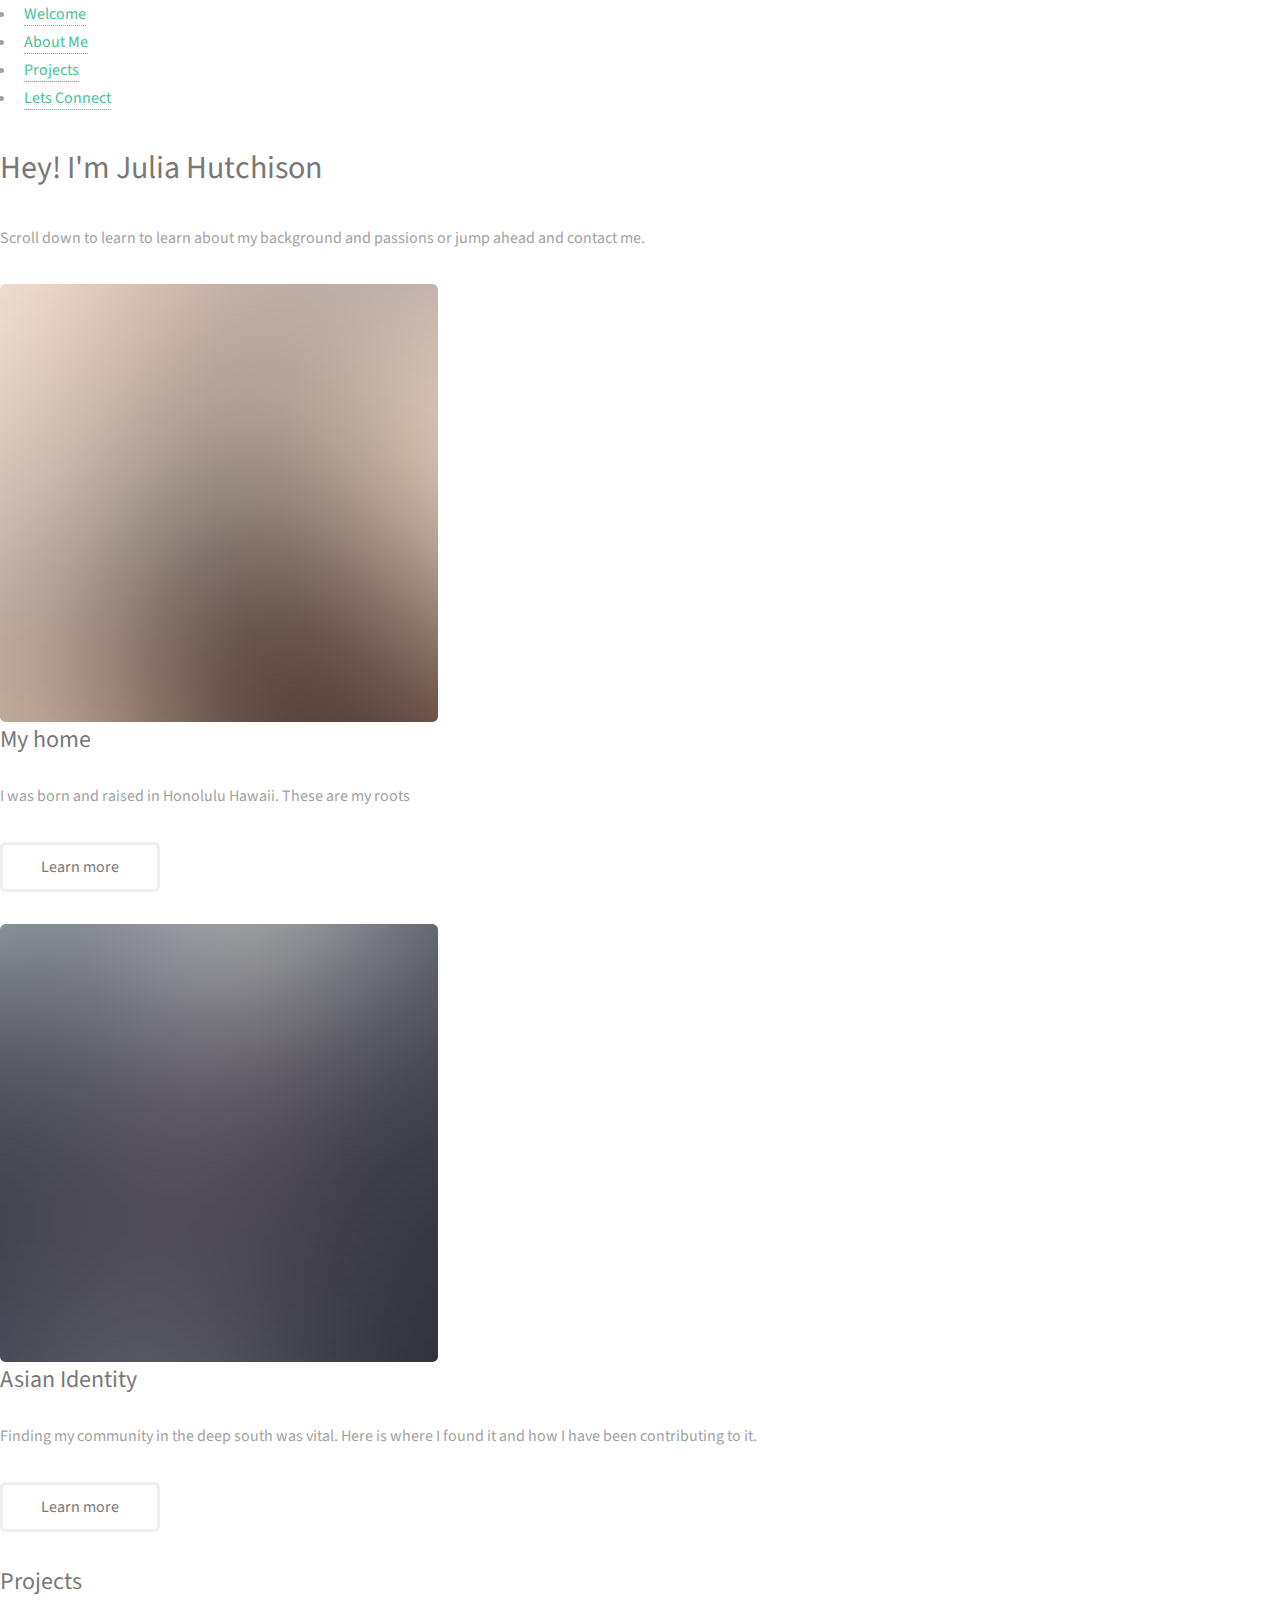
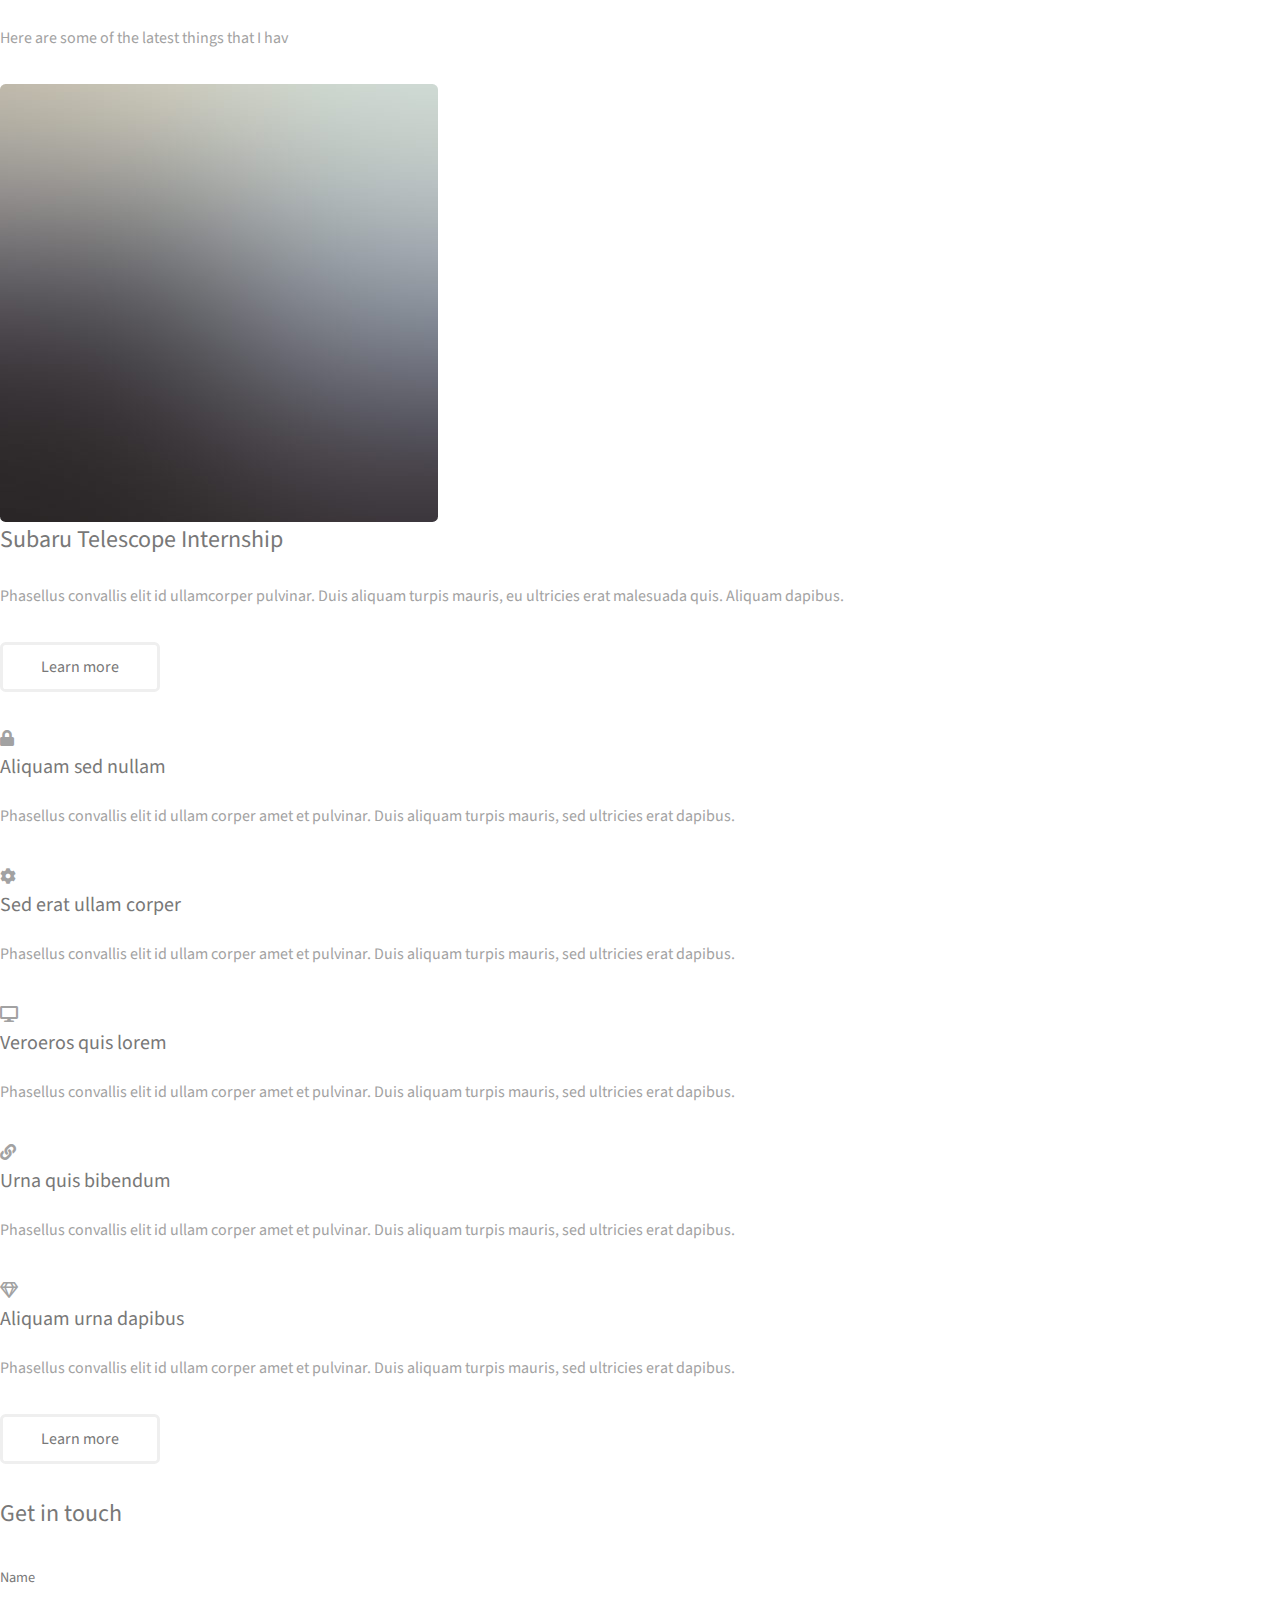
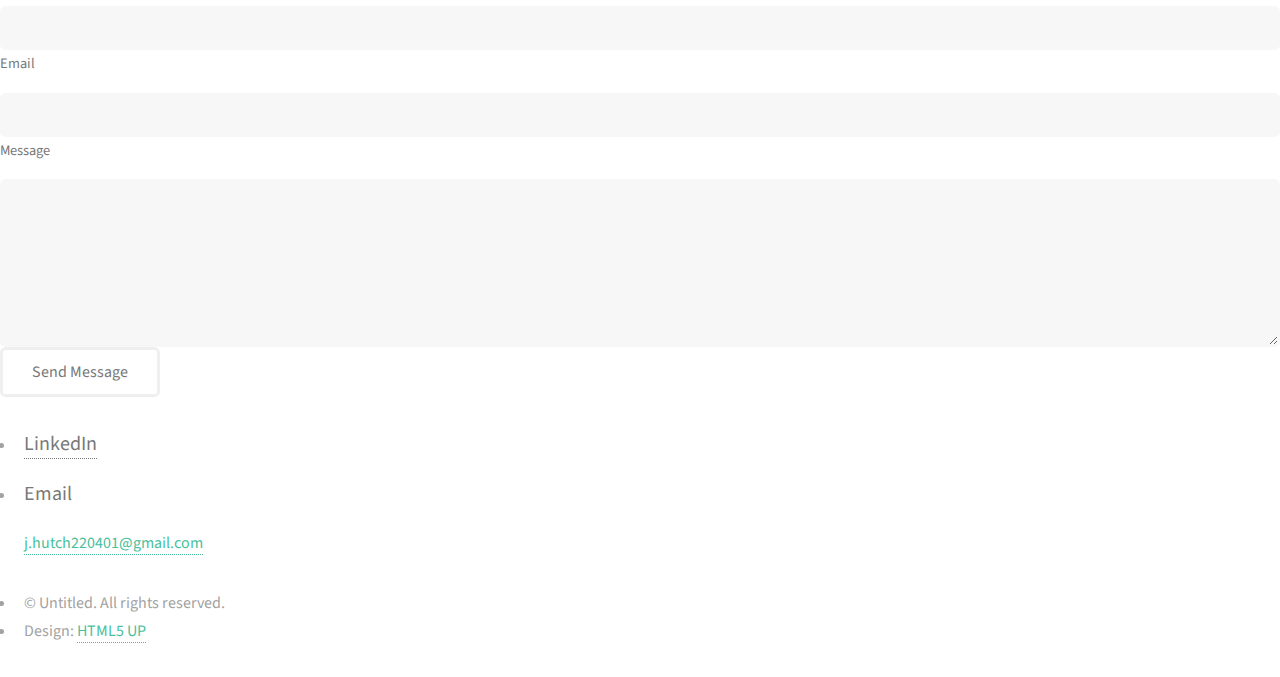
==== commit d47cbd9b: "slight adjustments" ====
--- a/index.html
+++ b/index.html
@@ -1,15 +1,10 @@
-<!DOCTYPE HTML>
-<!--
-	Hyperspace by HTML5 UP
-	html5up.net | @ajlkn
-	Free for personal and commercial use under the CCA 3.0 license (html5up.net/license)
--->
 <html>
 	<head>
-		<title>Hyperspace by HTML5 UP</title>
+		<title>Julia Hutchison</title>
 		<meta charset="utf-8" />
 		<meta name="viewport" content="width=device-width, initial-scale=1, user-scalable=no" />
 		<link rel="stylesheet" href="assets/css/main.css" />
+		<link rel="icon" type ="image/x-icon" href="favicon.png">
 		<noscript><link rel="stylesheet" href="assets/css/noscript.css" /></noscript>
 	</head>
 	<body class="is-preload">
@@ -20,9 +15,9 @@
 					<nav>
 						<ul>
 							<li><a href="#intro">Welcome</a></li>
-							<li><a href="#one">Who we are</a></li>
-							<li><a href="#two">What we do</a></li>
-							<li><a href="#three">Get in touch</a></li>
+							<li><a href="#one">About Me</a></li>
+							<li><a href="#two">Projects</a></li>
+							<li><a href="#three">Lets Connect</a></li>
 						</ul>
 					</nav>
 				</div>
@@ -34,12 +29,12 @@
 				<!-- Intro -->
 					<section id="intro" class="wrapper style1 fullscreen fade-up">
 						<div class="inner">
-							<h1>Hyperspace</h1>
-							<p>Just another fine responsive site template designed by <a href="http://html5up.net">HTML5 UP</a><br />
-							and released for free under the <a href="http://html5up.net/license">Creative Commons</a>.</p>
-							<ul class="actions">
+							<h1>Hey! I'm Julia Hutchison </h1>
+							<p>Scroll down to learn to learn about my background and passions or jump ahead and contact me. </p>
+							<!-- <ul class="actions">
 								<li><a href="#one" class="button scrolly">Learn more</a></li>
 							</ul>
+						-->
 						</div>
 					</section>
 
@@ -49,10 +44,10 @@
 							<a href="#" class="image"><img src="images/pic01.jpg" alt="" data-position="center center" /></a>
 							<div class="content">
 								<div class="inner">
-									<h2>Sed ipsum dolor</h2>
-									<p>Phasellus convallis elit id ullamcorper pulvinar. Duis aliquam turpis mauris, eu ultricies erat malesuada quis. Aliquam dapibus.</p>
+									<h2>My home</h2>
+									<p>I was born and raised in Honolulu Hawaii. These are my roots </p>
 									<ul class="actions">
-										<li><a href="generic.html" class="button">Learn more</a></li>
+										<li><a href="aboutme.html" class="button">Learn more</a></li>
 									</ul>
 								</div>
 							</div>
@@ -61,38 +56,34 @@
 							<a href="#" class="image"><img src="images/pic02.jpg" alt="" data-position="top center" /></a>
 							<div class="content">
 								<div class="inner">
-									<h2>Feugiat consequat</h2>
-									<p>Phasellus convallis elit id ullamcorper pulvinar. Duis aliquam turpis mauris, eu ultricies erat malesuada quis. Aliquam dapibus.</p>
+									<h2>Asian Identity</h2>
+									<p>Finding my community in the deep south was vital. Here is where I found it and how I have been contributing to it.</p>
 									<ul class="actions">
 										<li><a href="generic.html" class="button">Learn more</a></li>
 									</ul>
 								</div>
 							</div>
 						</section>
-						<section>
-							<a href="#" class="image"><img src="images/pic03.jpg" alt="" data-position="25% 25%" /></a>
-							<div class="content">
-								<div class="inner">
-									<h2>Ultricies aliquam</h2>
-									<p>Phasellus convallis elit id ullamcorper pulvinar. Duis aliquam turpis mauris, eu ultricies erat malesuada quis. Aliquam dapibus.</p>
-									<ul class="actions">
-										<li><a href="generic.html" class="button">Learn more</a></li>
-									</ul>
-								</div>
-							</div>
-						</section>
+						
 					</section>
 
 				<!-- Two -->
 					<section id="two" class="wrapper style3 fade-up">
 						<div class="inner">
-							<h2>What we do</h2>
-							<p>Phasellus convallis elit id ullamcorper pulvinar. Duis aliquam turpis mauris, eu ultricies erat malesuada quis. Aliquam dapibus, lacus eget hendrerit bibendum, urna est aliquam sem, sit amet imperdiet est velit quis lorem.</p>
+							<h2>Projects</h2>
+							<p>Here are some of the latest things that I hav</p>
 							<div class="features">
 								<section>
-									<span class="icon solid major fa-code"></span>
-									<h3>Lorem ipsum amet</h3>
-									<p>Phasellus convallis elit id ullam corper amet et pulvinar. Duis aliquam turpis mauris, sed ultricies erat dapibus.</p>
+									<a href="#" class="image"><img src="images/pic03.jpg" alt="" data-position="25% 25%" /></a>
+									<div class="content">
+										<div class="inner">
+											<h2>Subaru Telescope Internship</h2>
+											<p>Phasellus convallis elit id ullamcorper pulvinar. Duis aliquam turpis mauris, eu ultricies erat malesuada quis. Aliquam dapibus.</p>
+											<ul class="actions">
+												<li><a href="generic.html" class="button">Learn more</a></li>
+											</ul>
+										</div>
+									</div>
 								</section>
 								<section>
 									<span class="icon solid major fa-lock"></span>
@@ -130,7 +121,7 @@
 					<section id="three" class="wrapper style1 fade-up">
 						<div class="inner">
 							<h2>Get in touch</h2>
-							<p>Phasellus convallis elit id ullamcorper pulvinar. Duis aliquam turpis mauris, eu ultricies erat malesuada quis. Aliquam dapibus, lacus eget hendrerit bibendum, urna est aliquam sem, sit amet imperdiet est velit quis lorem.</p>
+							<p> </p>
 							<div class="split style1">
 								<section>
 									<form method="post" action="#">
@@ -156,29 +147,23 @@
 								<section>
 									<ul class="contact">
 										<li>
-											<h3>Address</h3>
-											<span>12345 Somewhere Road #654<br />
-											Nashville, TN 00000-0000<br />
-											USA</span>
+											<h3> <a href="https://www.linkedin.com/in/juliamhutchison/"> LinkedIn</a></h3>
+
 										</li>
 										<li>
 											<h3>Email</h3>
-											<a href="#">user@untitled.tld</a>
+											<a href="#">j.hutch220401@gmail.com</a>
 										</li>
-										<li>
-											<h3>Phone</h3>
-											<span>(000) 000-0000</span>
-										</li>
+										<!--
 										<li>
 											<h3>Social</h3>
 											<ul class="icons">
-												<li><a href="#" class="icon brands fa-twitter"><span class="label">Twitter</span></a></li>
-												<li><a href="#" class="icon brands fa-facebook-f"><span class="label">Facebook</span></a></li>
 												<li><a href="#" class="icon brands fa-github"><span class="label">GitHub</span></a></li>
 												<li><a href="#" class="icon brands fa-instagram"><span class="label">Instagram</span></a></li>
-												<li><a href="#" class="icon brands fa-linkedin-in"><span class="label">LinkedIn</span></a></li>
+												<li><a href="https://www.linkedin.com/in/juliamhutchison/" class="icon brands fa-linkedin-in"><span class="label">LinkedIn</span></a></li>
 											</ul>
 										</li>
+										-->
 									</ul>
 								</section>
 							</div>
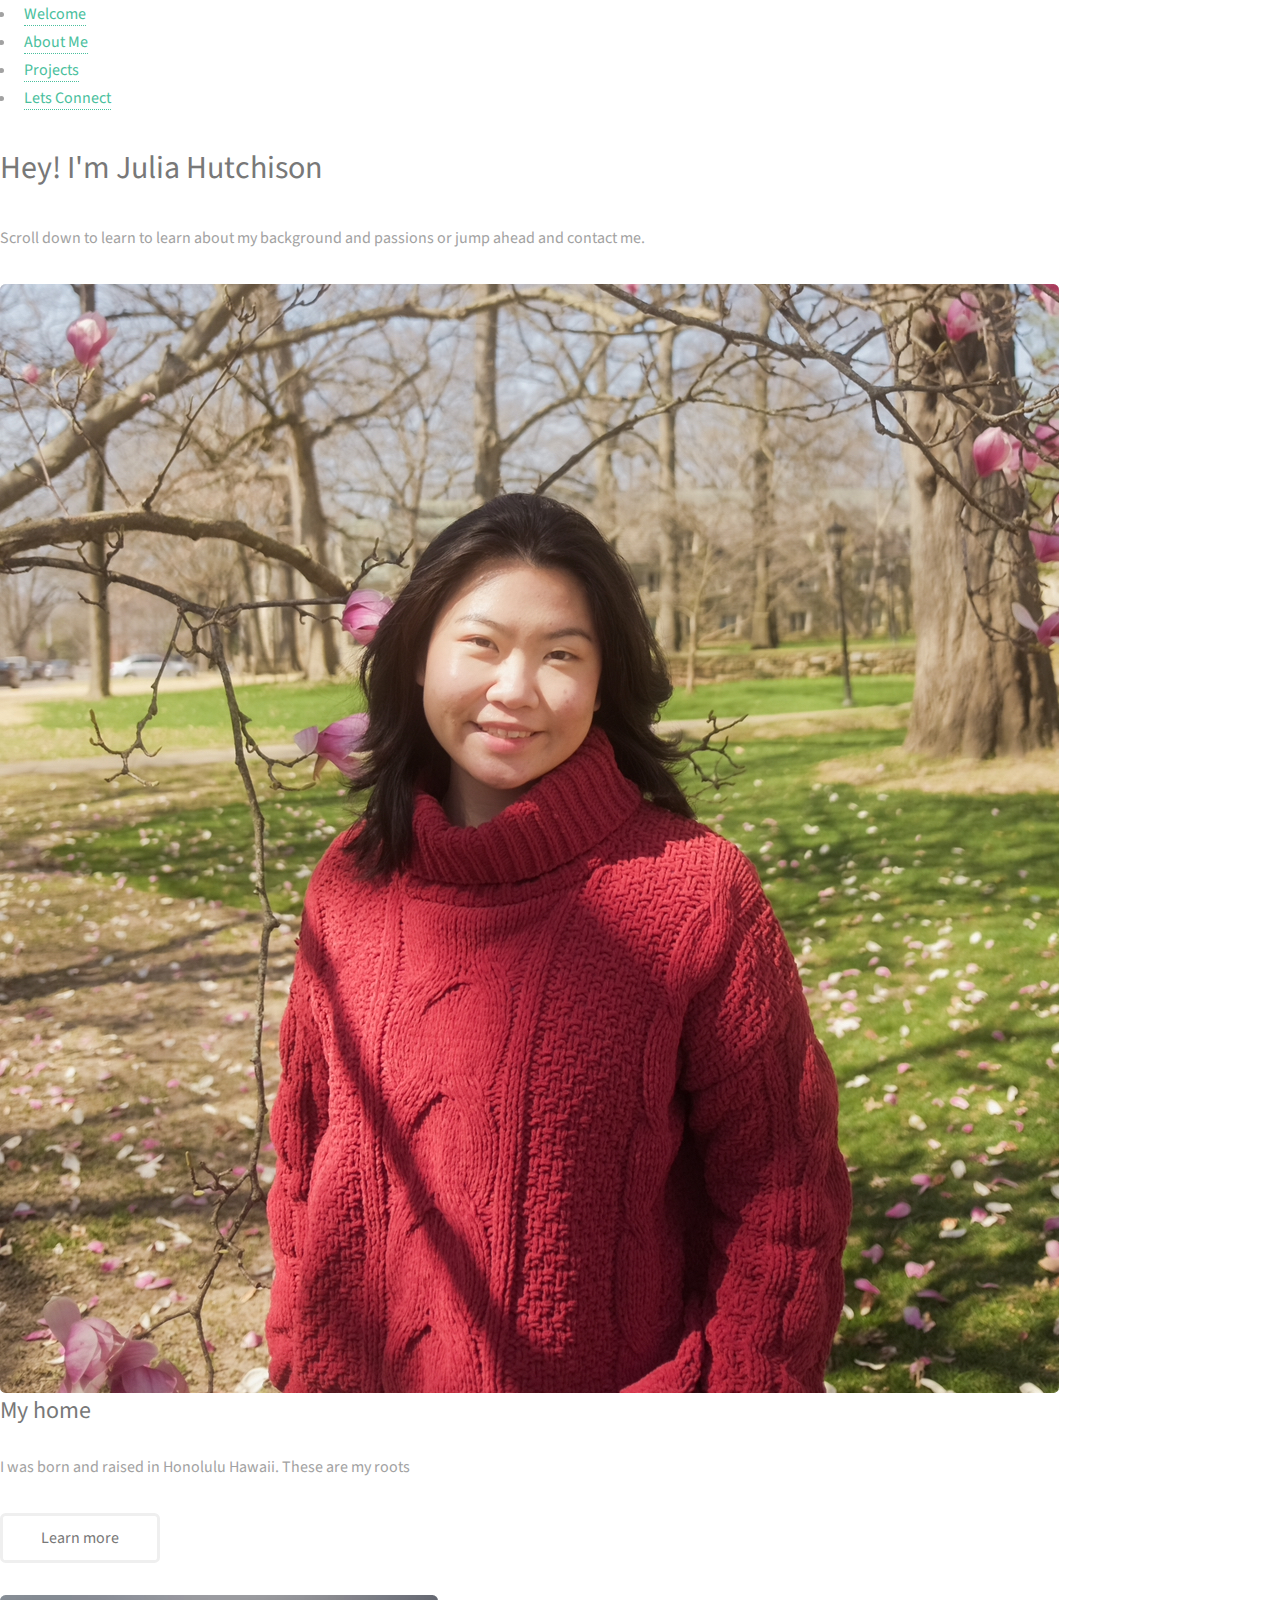
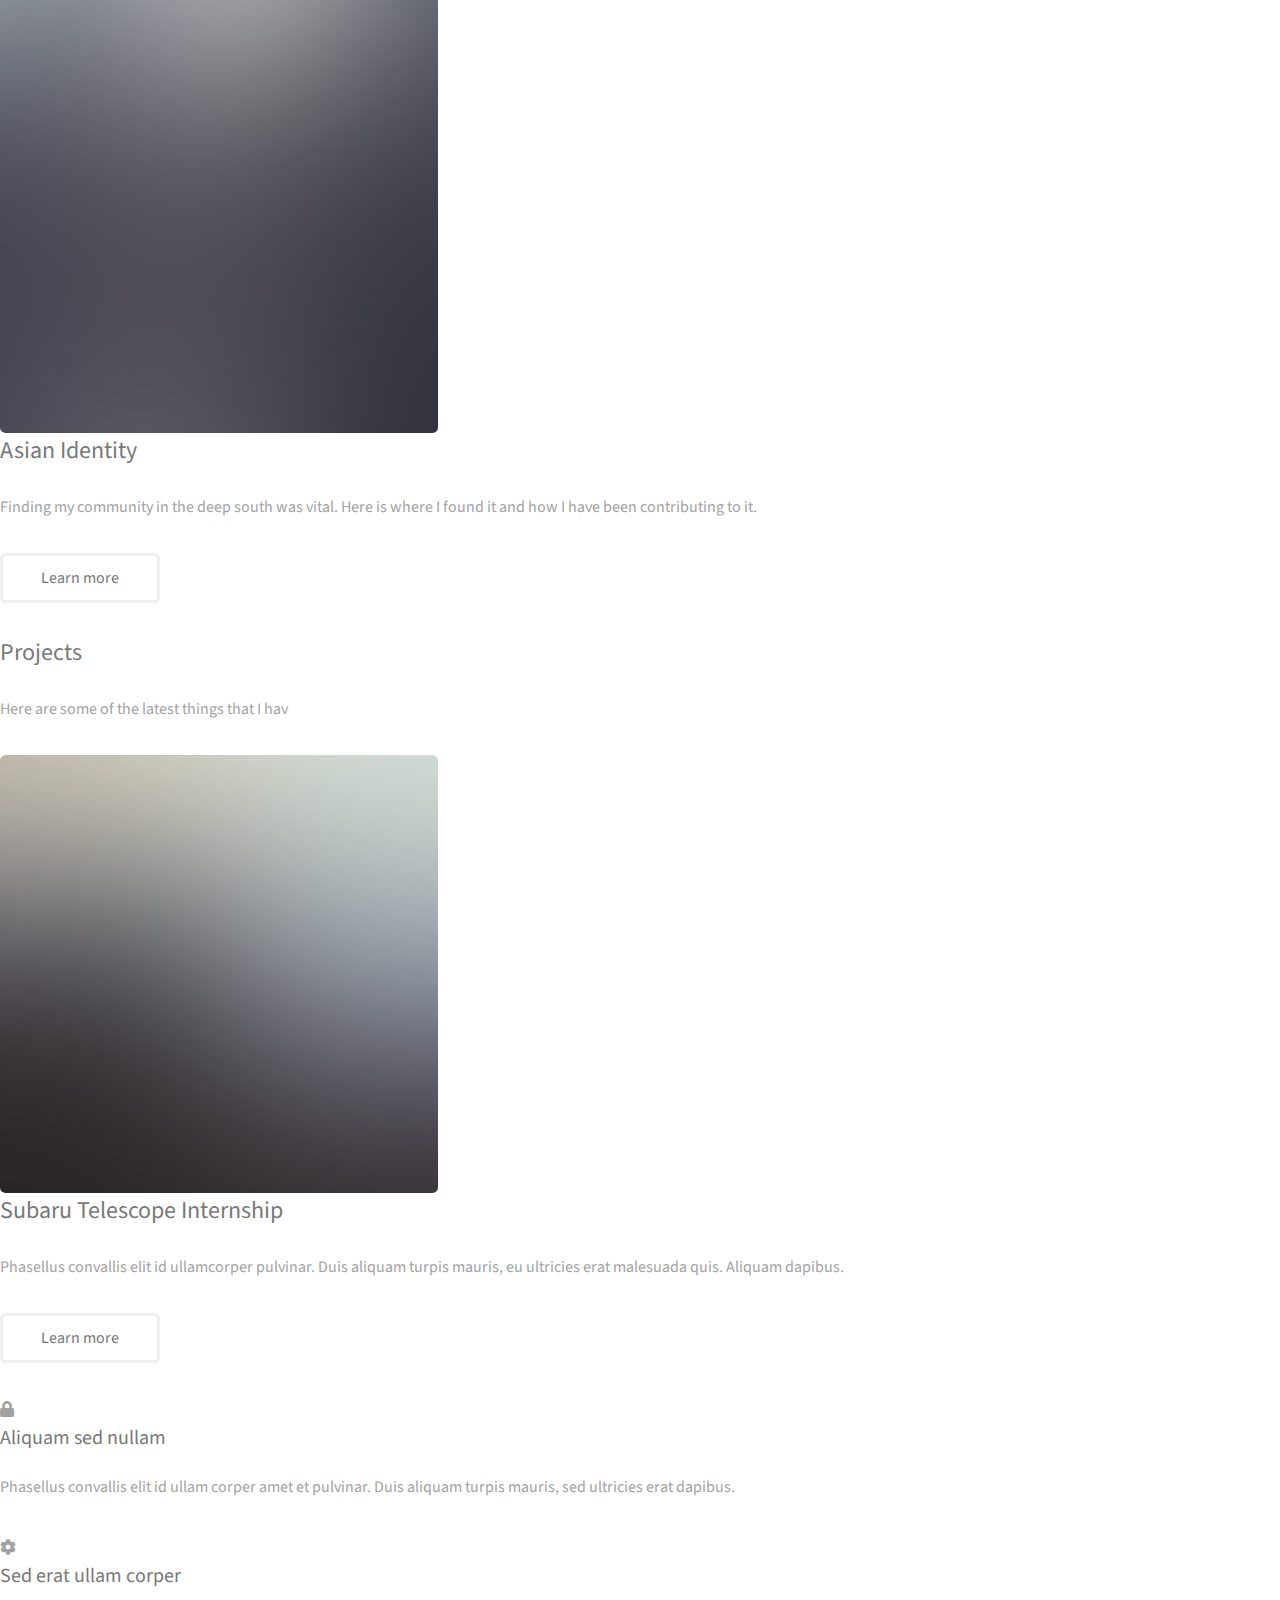
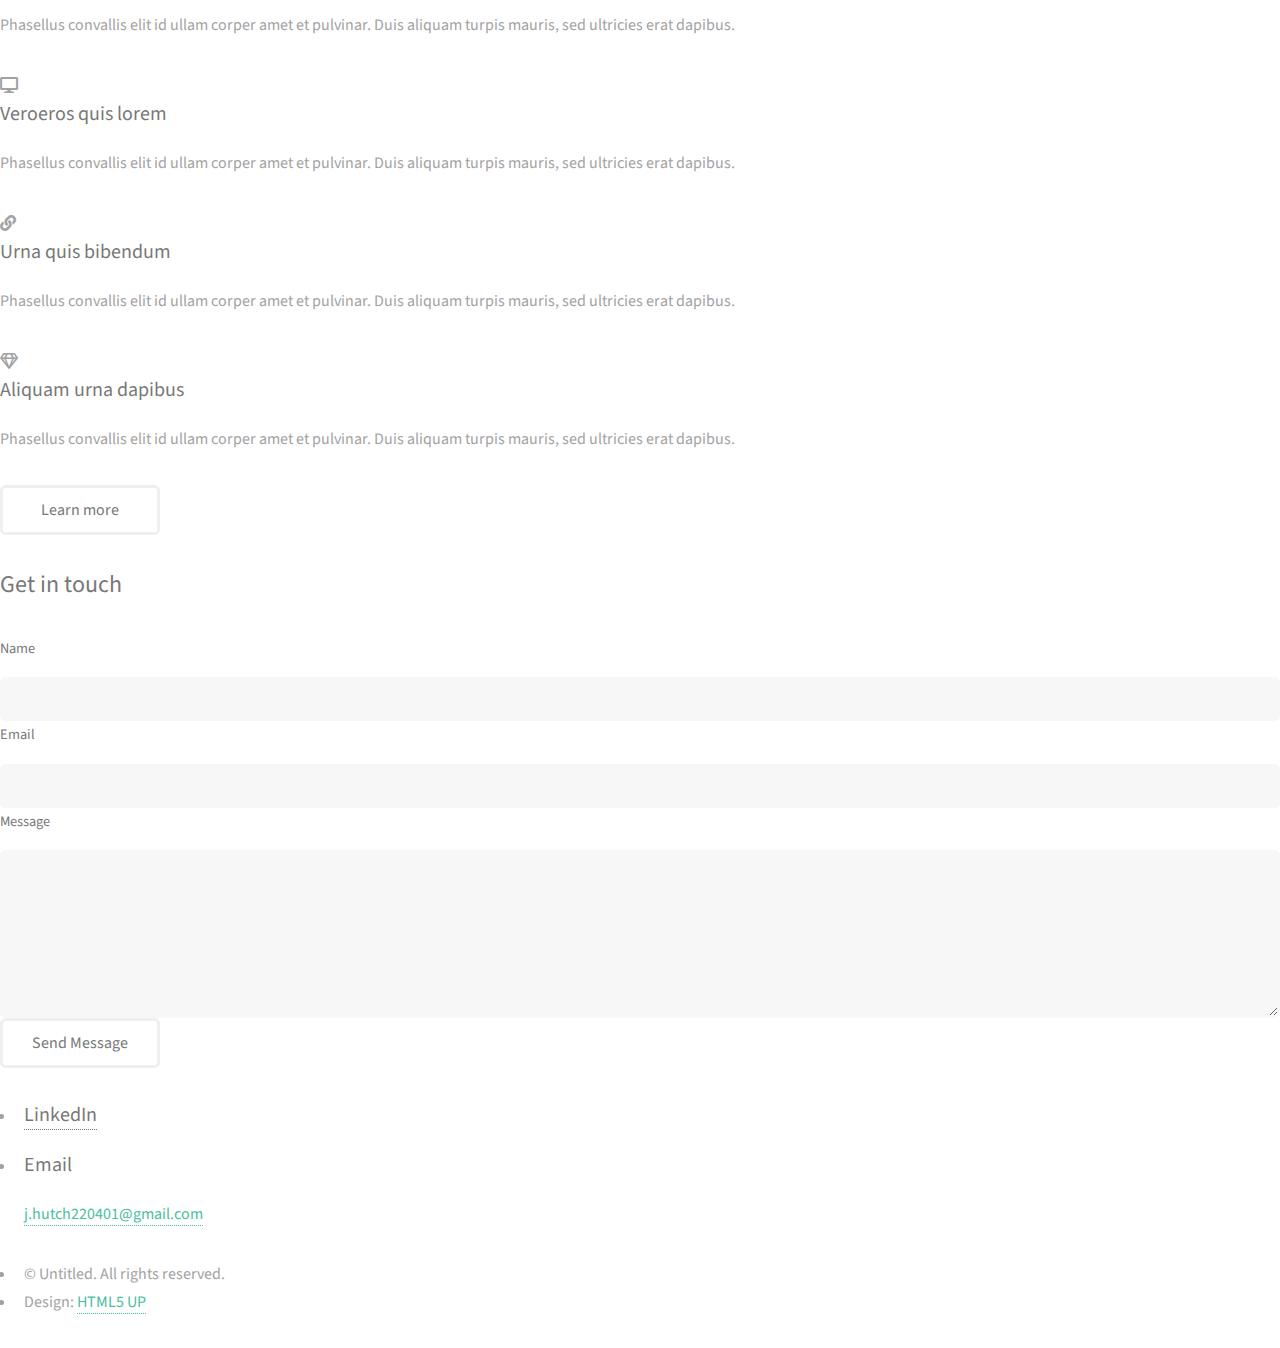
==== commit bd461fc4: "changes" ====
--- a/index.html
+++ b/index.html
@@ -4,7 +4,7 @@
 		<meta charset="utf-8" />
 		<meta name="viewport" content="width=device-width, initial-scale=1, user-scalable=no" />
 		<link rel="stylesheet" href="assets/css/main.css" />
-		<link rel="icon" type ="image/x-icon" href="favicon.png">
+		<link rel="icon" type ="image/x-icon" href="images/favicon.png">
 		<noscript><link rel="stylesheet" href="assets/css/noscript.css" /></noscript>
 	</head>
 	<body class="is-preload">
@@ -41,7 +41,7 @@
 				<!-- One -->
 					<section id="one" class="wrapper style2 spotlights">
 						<section>
-							<a href="#" class="image"><img src="images/pic01.jpg" alt="" data-position="center center" /></a>
+							<a href="#" class="image"><img src="images/profilePhoto.jpg" alt="" data-position="center center" /></a>
 							<div class="content">
 								<div class="inner">
 									<h2>My home</h2>
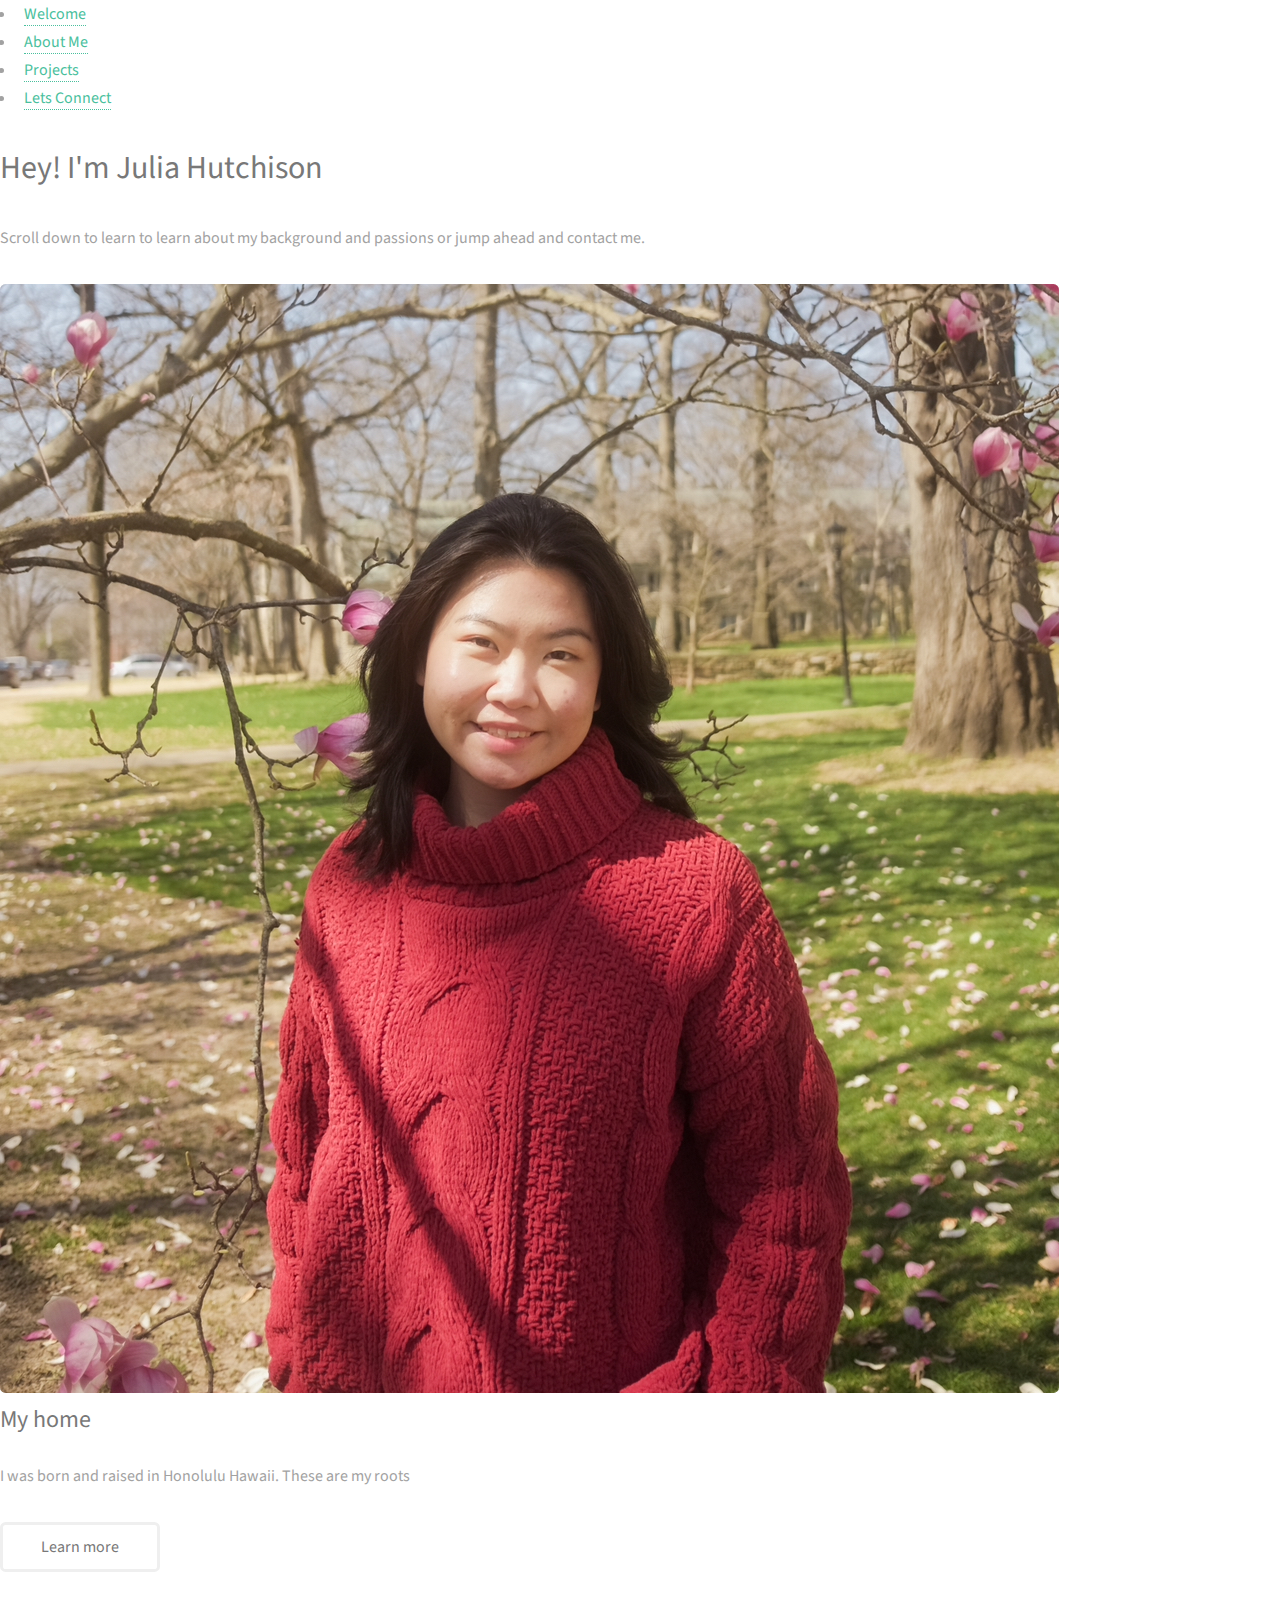
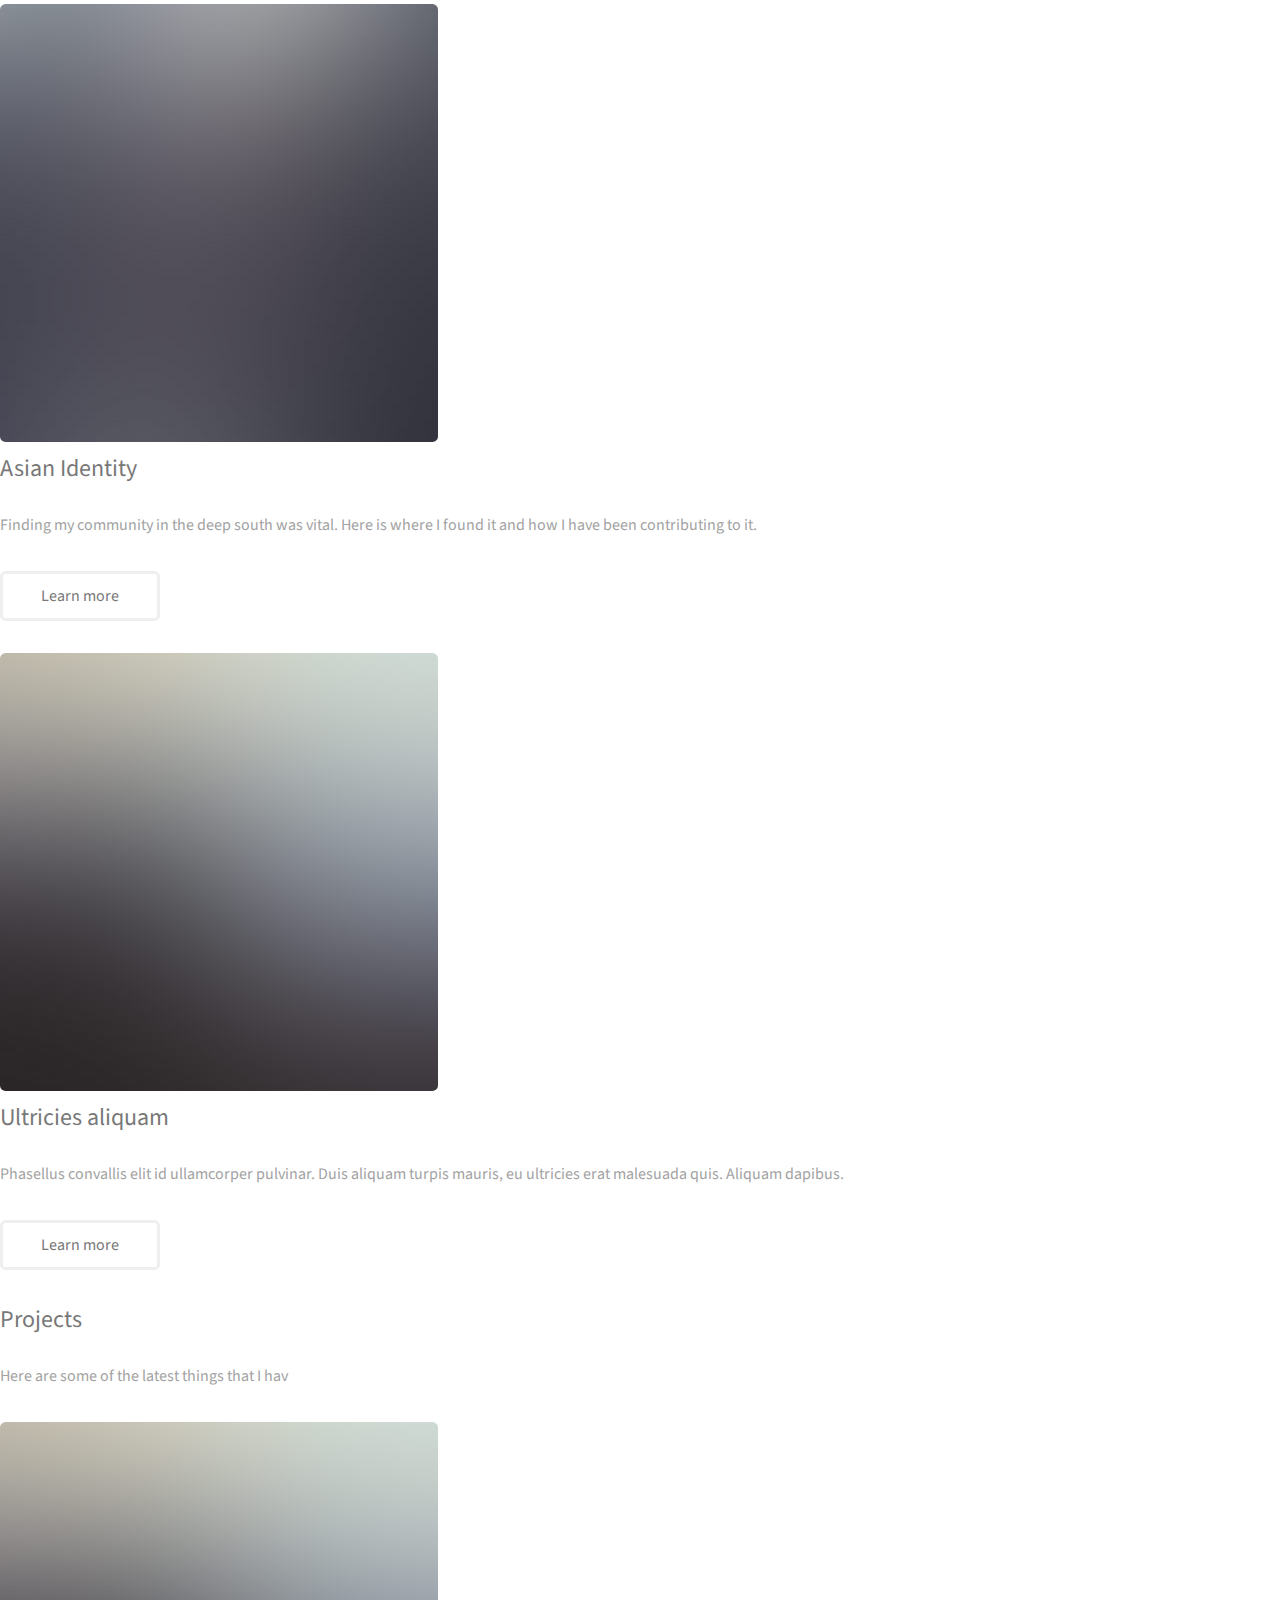
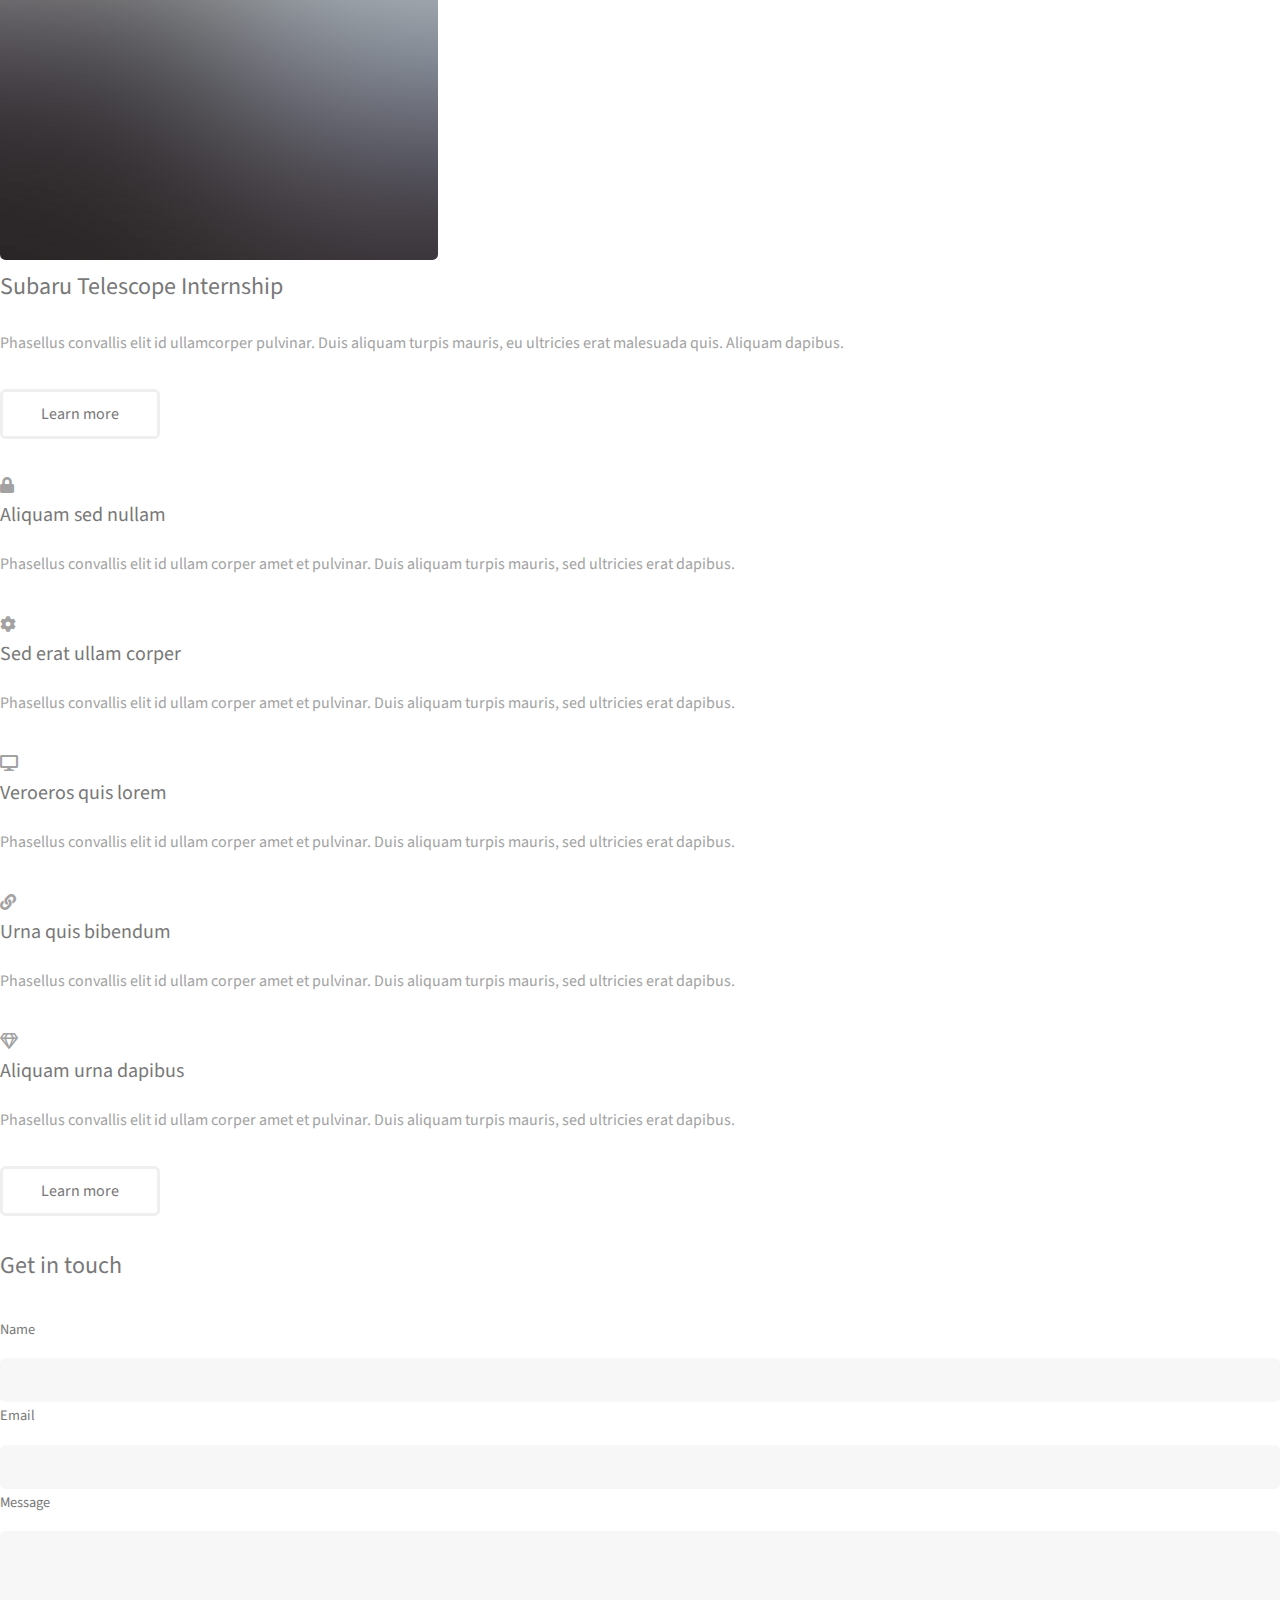
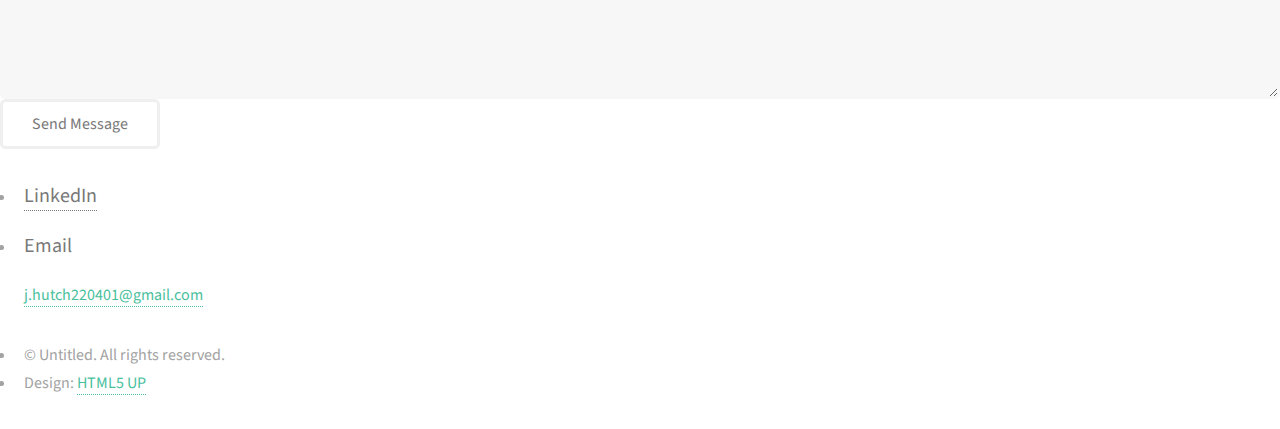
==== commit 620b928c: "text wasn't showing so fixed bug?" ====
--- a/index.html
+++ b/index.html
@@ -1,3 +1,9 @@
+<!DOCTYPE HTML>
+<!--
+	Hyperspace by HTML5 UP
+	html5up.net | @ajlkn
+	Free for personal and commercial use under the CCA 3.0 license (html5up.net/license)
+-->
 <html>
 	<head>
 		<title>Julia Hutchison</title>
@@ -58,6 +64,18 @@
 								<div class="inner">
 									<h2>Asian Identity</h2>
 									<p>Finding my community in the deep south was vital. Here is where I found it and how I have been contributing to it.</p>
+									<ul class="actions">
+										<li><a href="generic.html" class="button">Learn more</a></li>
+									</ul>
+								</div>
+							</div>
+						</section>
+						<section>
+							<a href="#" class="image"><img src="images/pic03.jpg" alt="" data-position="25% 25%" /></a>
+							<div class="content">
+								<div class="inner">
+									<h2>Ultricies aliquam</h2>
+									<p>Phasellus convallis elit id ullamcorper pulvinar. Duis aliquam turpis mauris, eu ultricies erat malesuada quis. Aliquam dapibus.</p>
 									<ul class="actions">
 										<li><a href="generic.html" class="button">Learn more</a></li>
 									</ul>
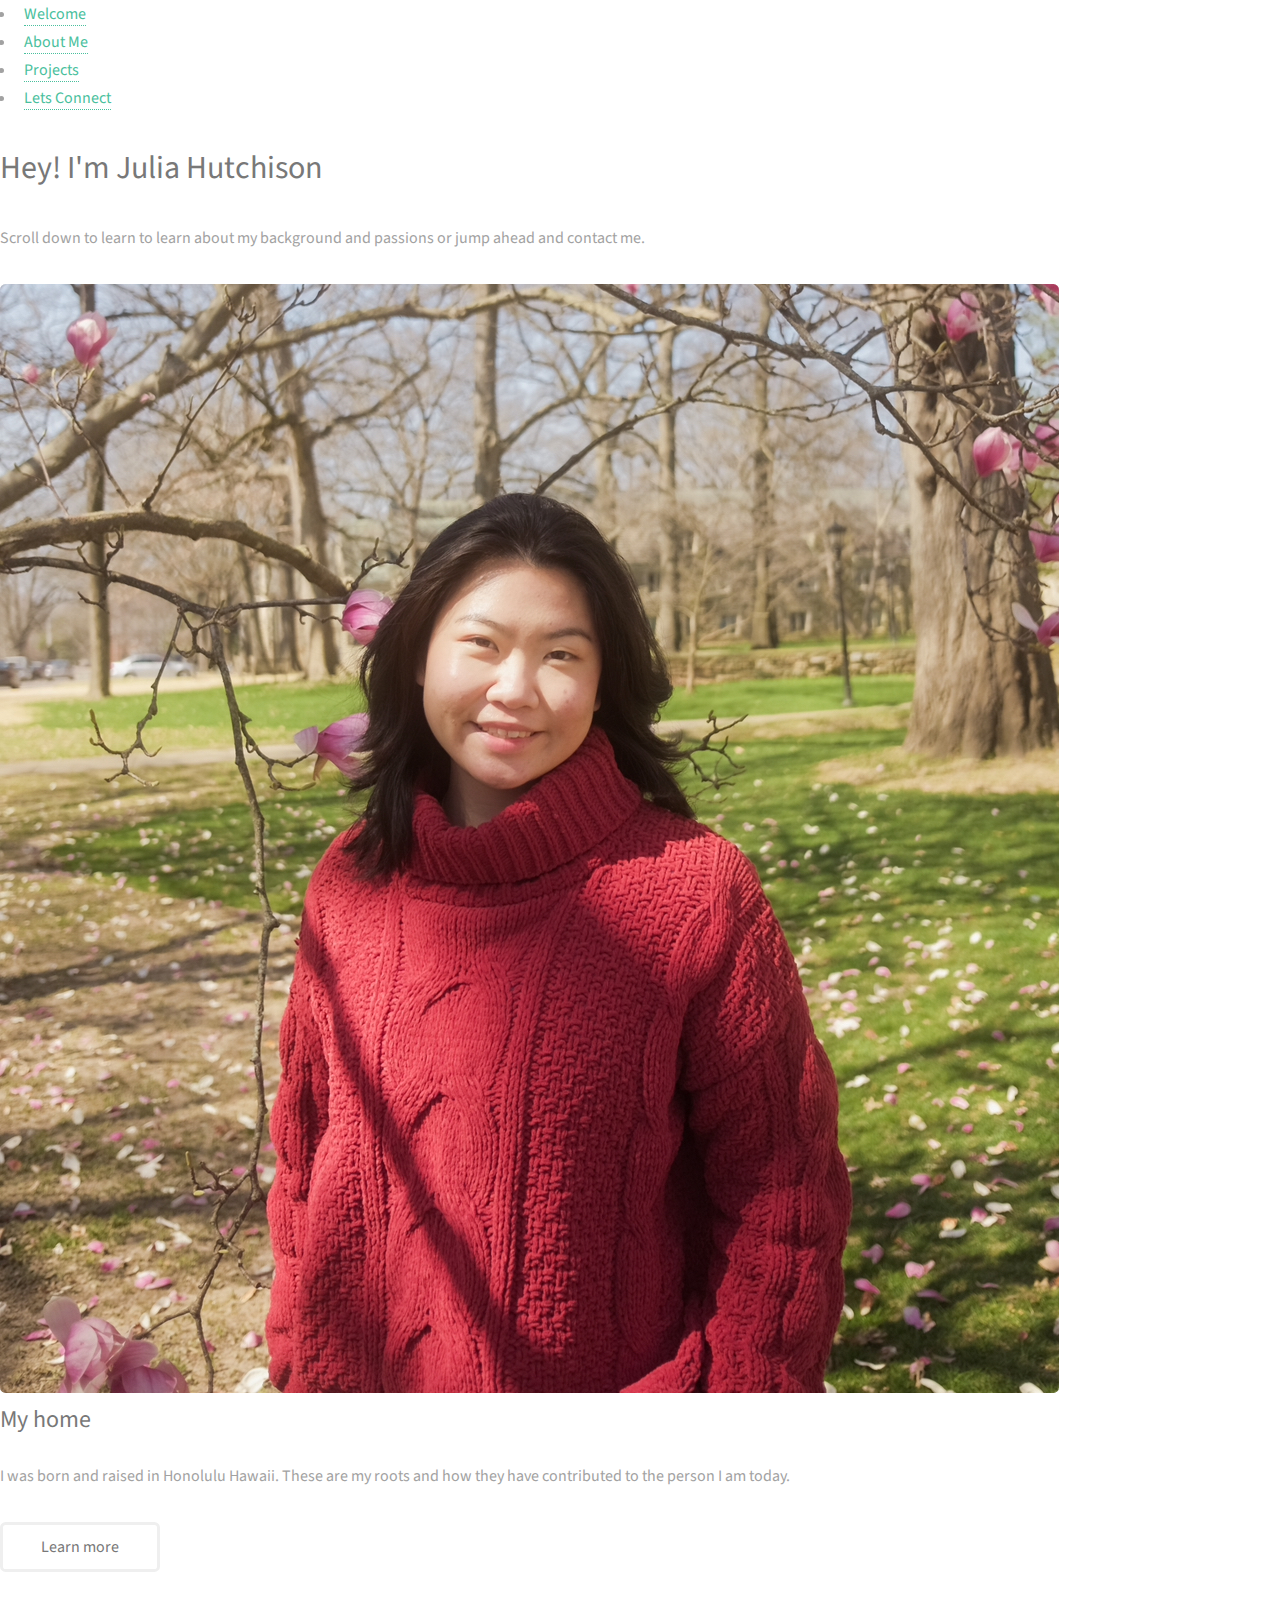
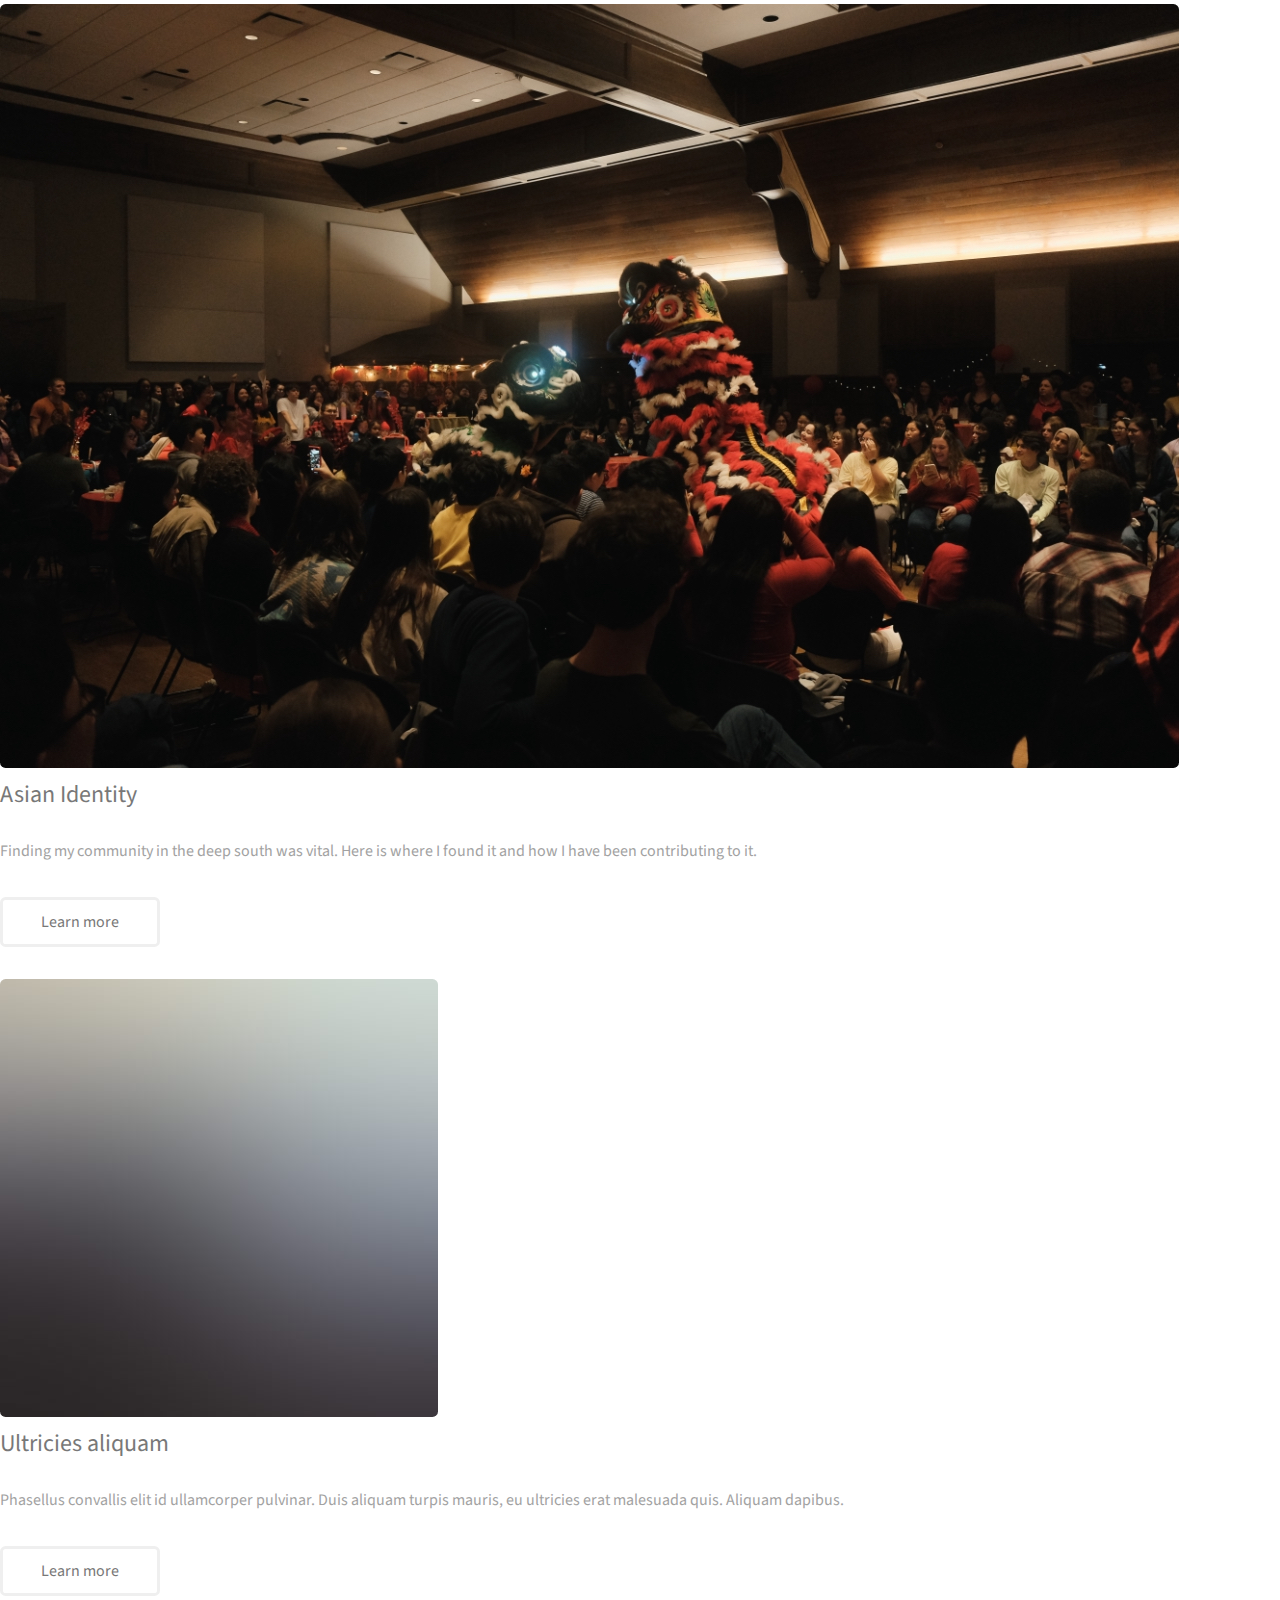
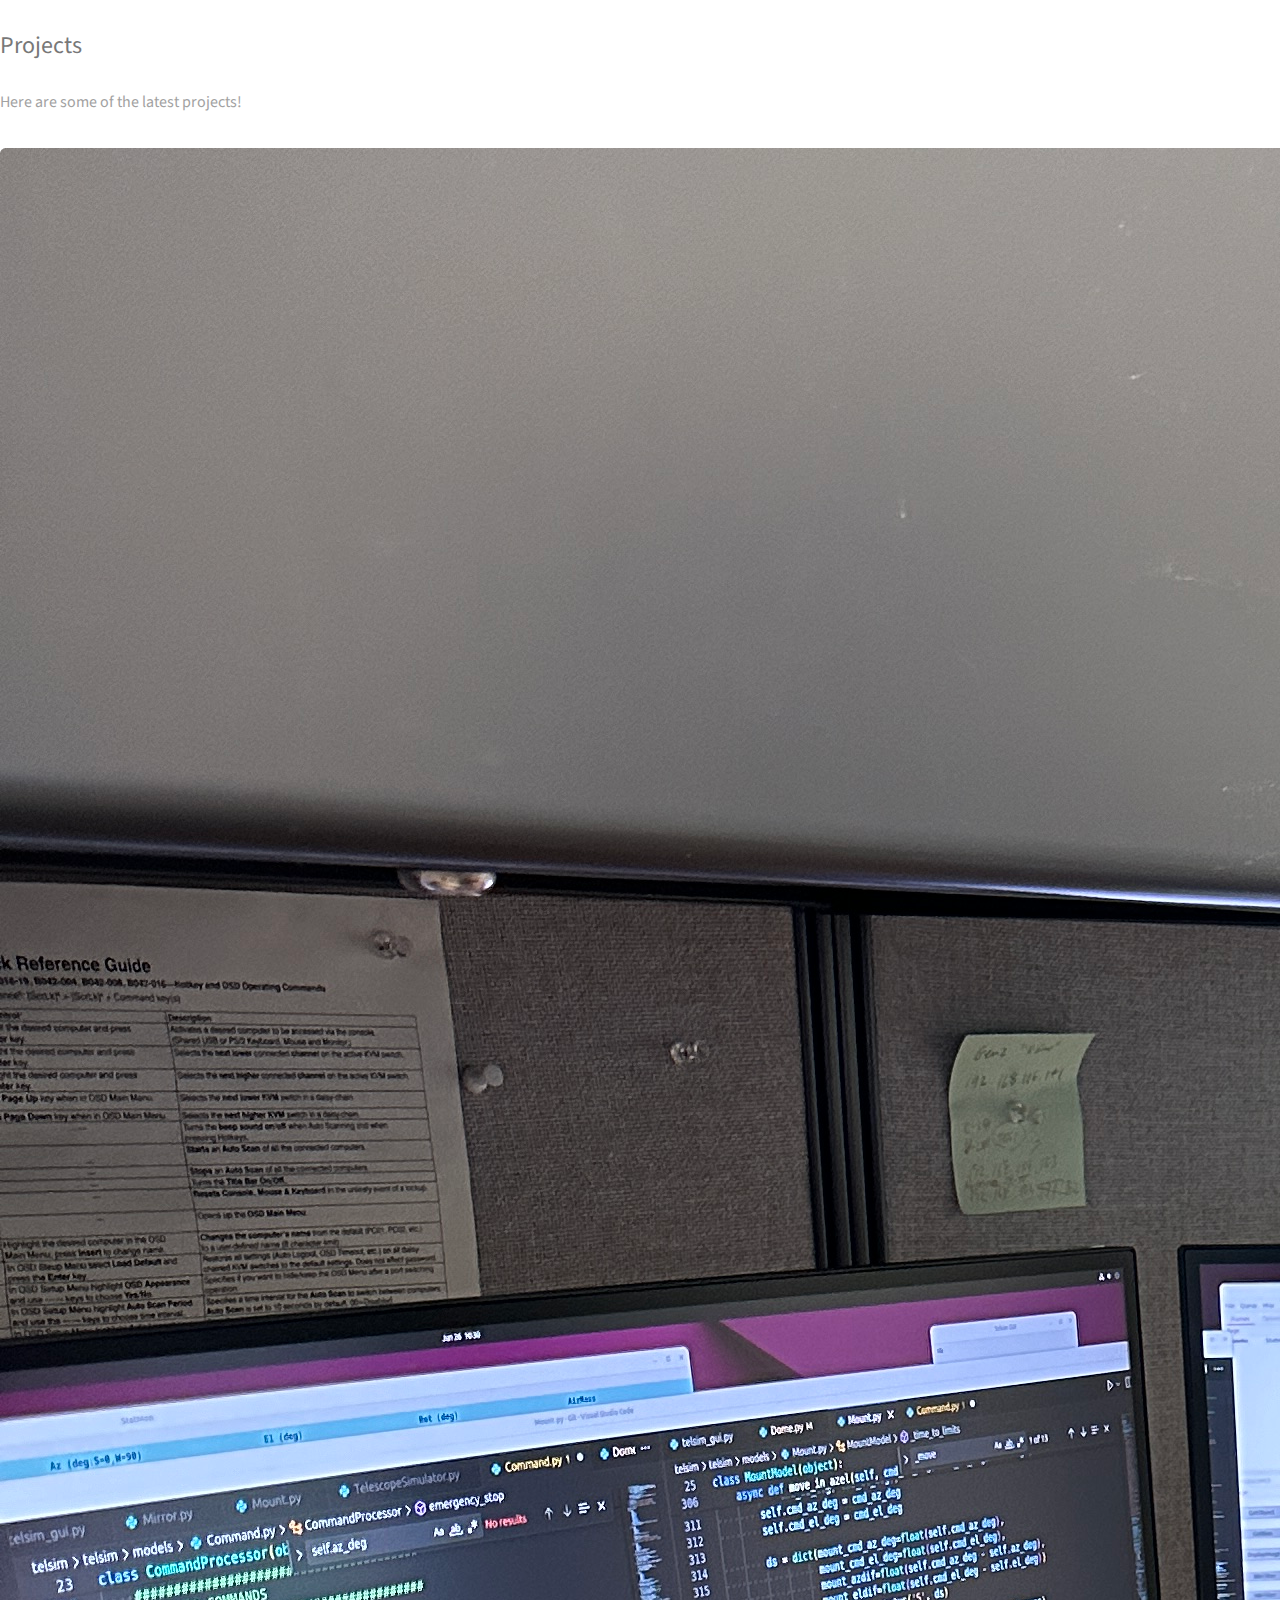
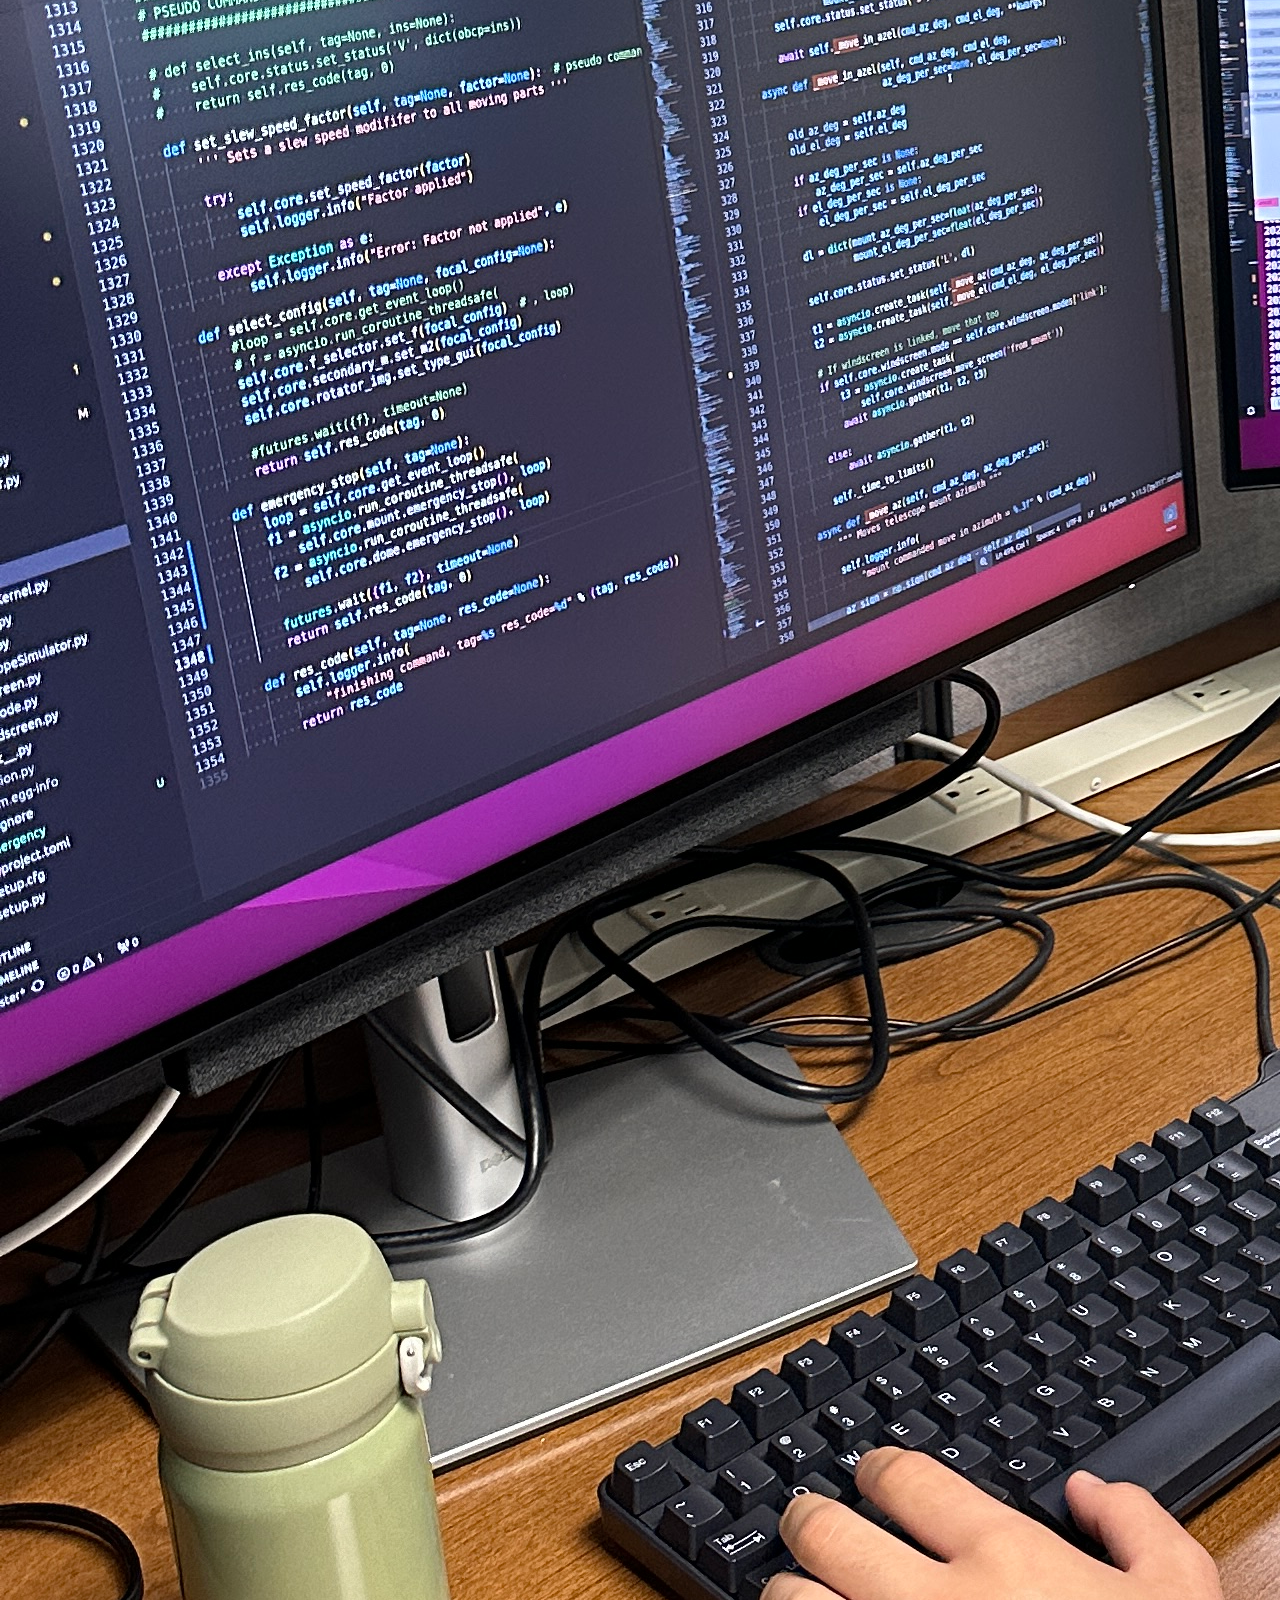
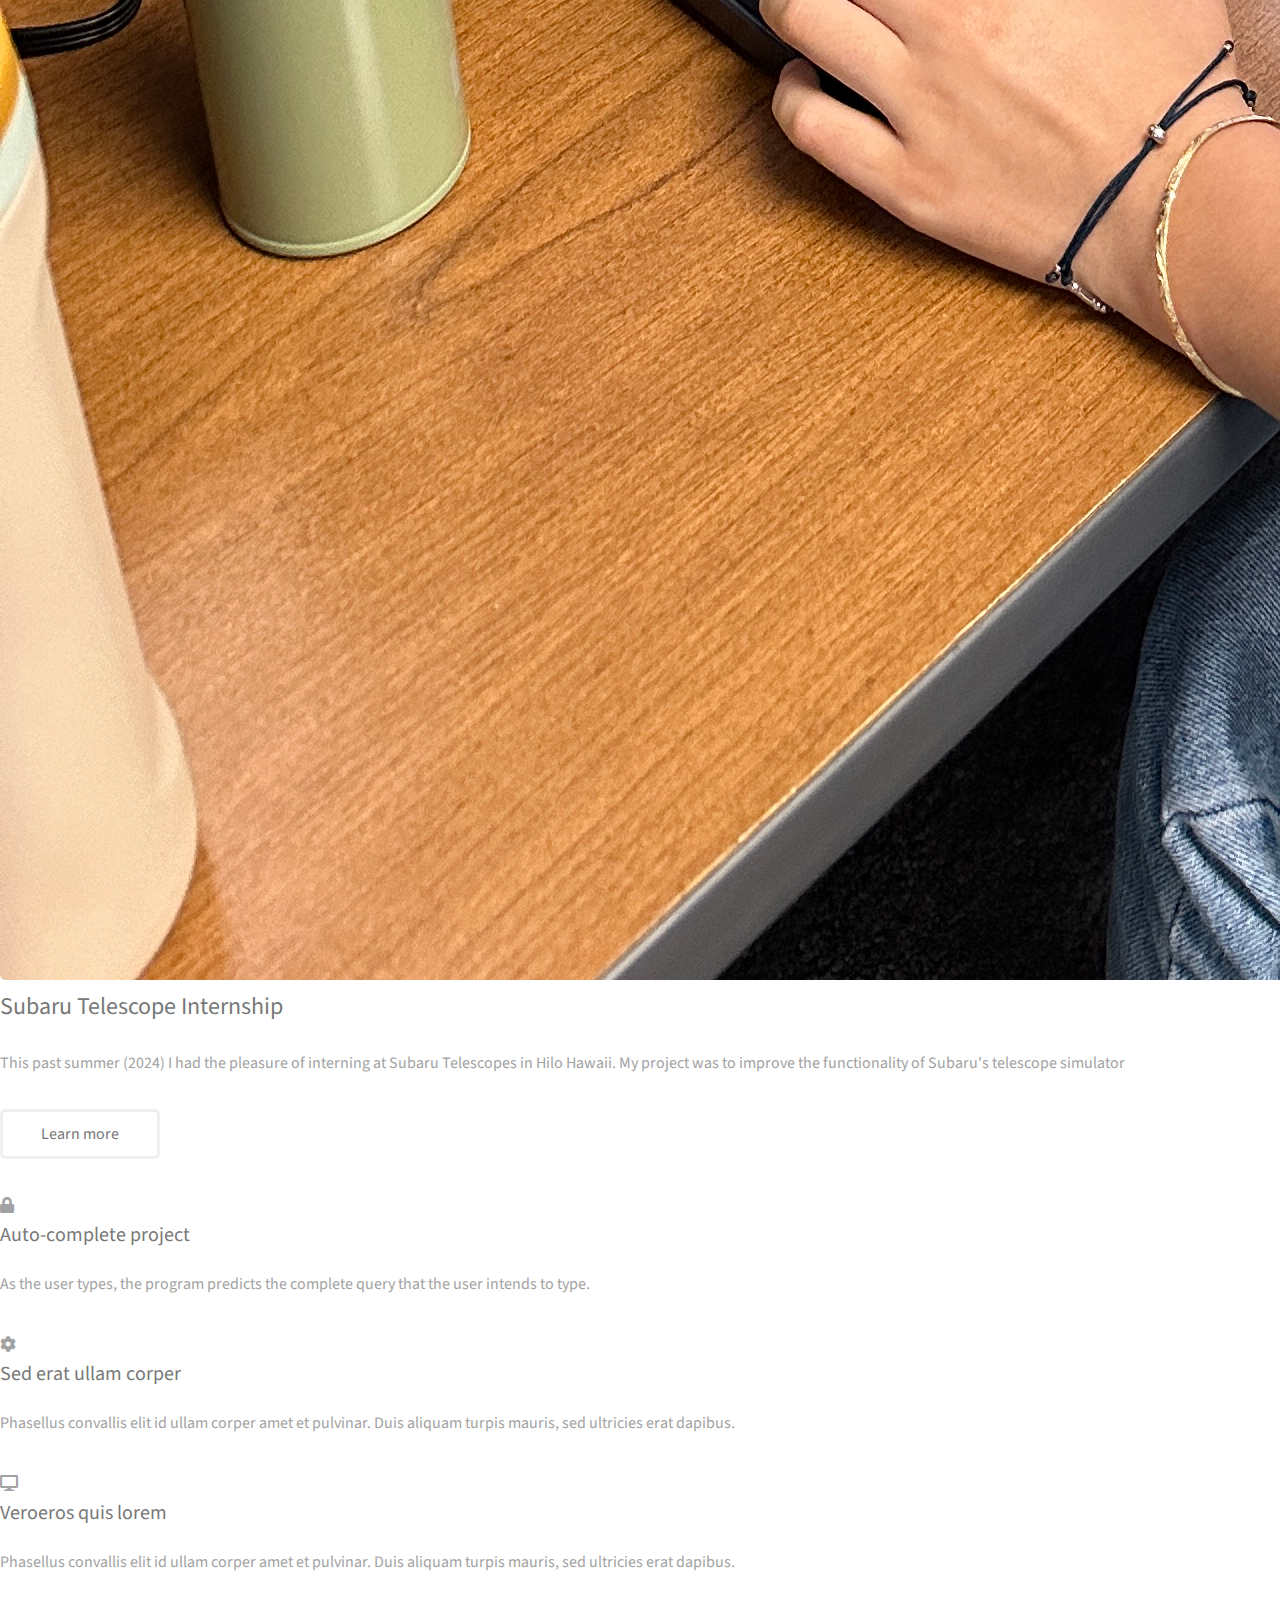
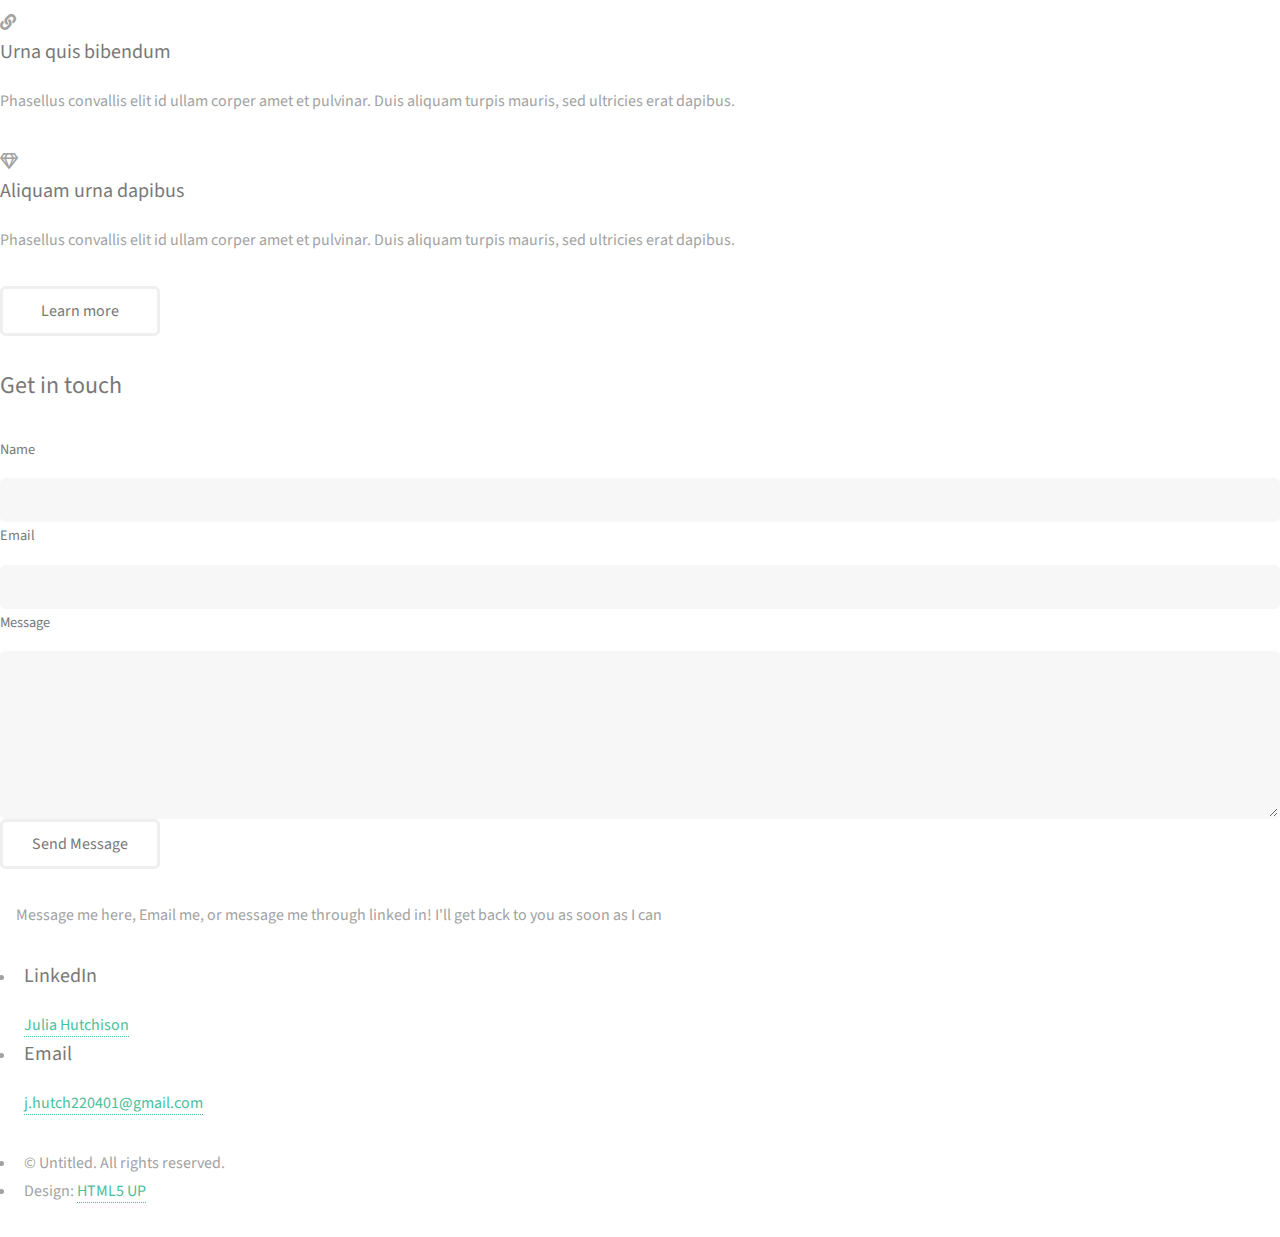
==== commit 68029870: "added to asia html file and photos" ====
--- a/index.html
+++ b/index.html
@@ -51,7 +51,7 @@
 							<div class="content">
 								<div class="inner">
 									<h2>My home</h2>
-									<p>I was born and raised in Honolulu Hawaii. These are my roots </p>
+									<p>I was born and raised in Honolulu Hawaii. These are my roots and how they have contributed to the person I am today. </p>
 									<ul class="actions">
 										<li><a href="aboutme.html" class="button">Learn more</a></li>
 									</ul>
@@ -59,13 +59,13 @@
 							</div>
 						</section>
 						<section>
-							<a href="#" class="image"><img src="images/pic02.jpg" alt="" data-position="top center" /></a>
+							<a href="#" class="image"><img src="images/asia/liondancing.jpg" alt="" data-position="top center" /></a>
 							<div class="content">
 								<div class="inner">
 									<h2>Asian Identity</h2>
 									<p>Finding my community in the deep south was vital. Here is where I found it and how I have been contributing to it.</p>
 									<ul class="actions">
-										<li><a href="generic.html" class="button">Learn more</a></li>
+										<li><a href="asia.html" class="button">Learn more</a></li>
 									</ul>
 								</div>
 							</div>
@@ -89,14 +89,14 @@
 					<section id="two" class="wrapper style3 fade-up">
 						<div class="inner">
 							<h2>Projects</h2>
-							<p>Here are some of the latest things that I hav</p>
+							<p>Here are some of the latest projects!</p>
 							<div class="features">
 								<section>
-									<a href="#" class="image"><img src="images/pic03.jpg" alt="" data-position="25% 25%" /></a>
+									<a href="#" class="image"><img src="images/Subaru/working.png" alt="" data-position="25% 25%" /></a>
 									<div class="content">
 										<div class="inner">
 											<h2>Subaru Telescope Internship</h2>
-											<p>Phasellus convallis elit id ullamcorper pulvinar. Duis aliquam turpis mauris, eu ultricies erat malesuada quis. Aliquam dapibus.</p>
+											<p>This past summer (2024) I had the pleasure of interning at Subaru Telescopes in Hilo Hawaii. My project was to improve the functionality of Subaru's telescope simulator</p>
 											<ul class="actions">
 												<li><a href="generic.html" class="button">Learn more</a></li>
 											</ul>
@@ -105,8 +105,8 @@
 								</section>
 								<section>
 									<span class="icon solid major fa-lock"></span>
-									<h3>Aliquam sed nullam</h3>
-									<p>Phasellus convallis elit id ullam corper amet et pulvinar. Duis aliquam turpis mauris, sed ultricies erat dapibus.</p>
+									<h3>Auto-complete project</h3>
+									<p> As the user types, the program predicts the complete query that the user intends to type.</p>
 								</section>
 								<section>
 									<span class="icon solid major fa-cog"></span>
@@ -164,9 +164,10 @@
 								</section>
 								<section>
 									<ul class="contact">
+										<p> Message me here, Email me, or message me through linked in! I'll get back to you as soon as I can</p>
 										<li>
-											<h3> <a href="https://www.linkedin.com/in/juliamhutchison/"> LinkedIn</a></h3>
-
+											<h3> LinkedIn </h3>
+											<a  href="https://www.linkedin.com/in/juliamhutchison/"> Julia Hutchison</a>
 										</li>
 										<li>
 											<h3>Email</h3>
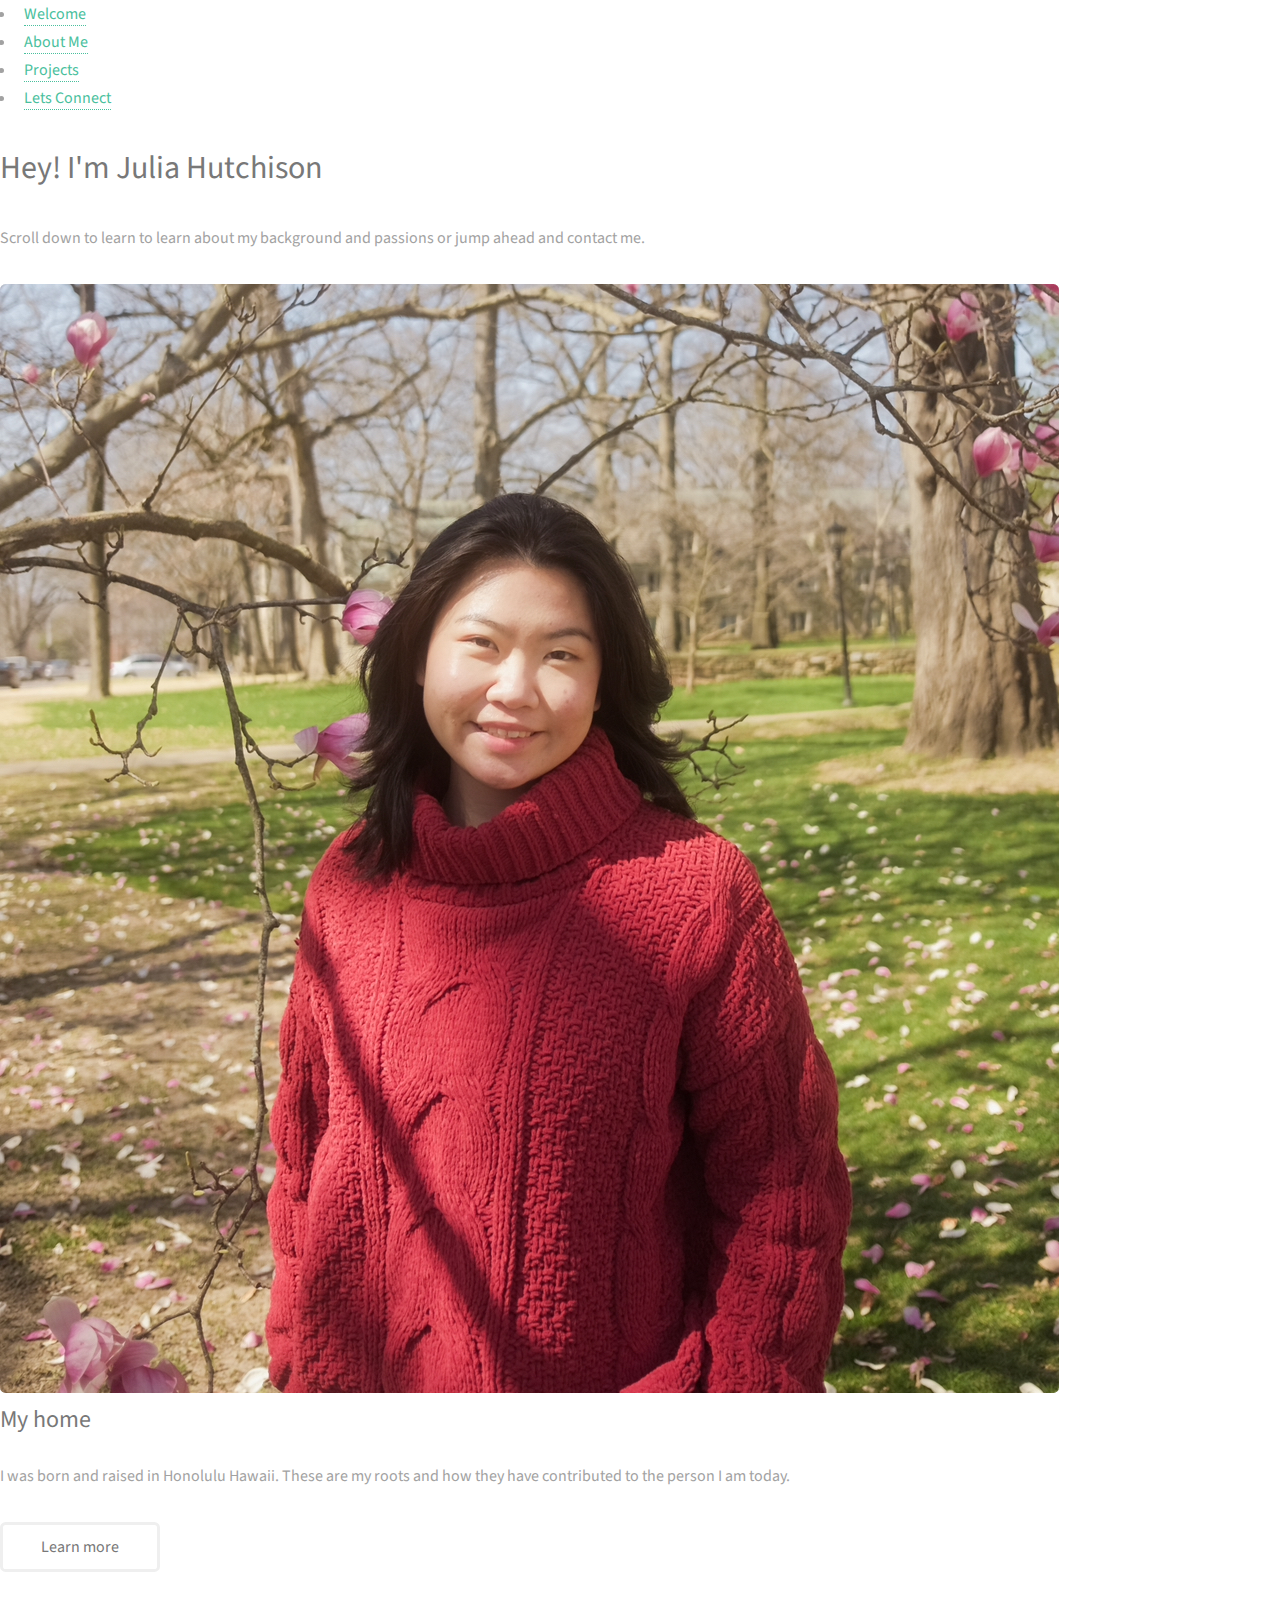
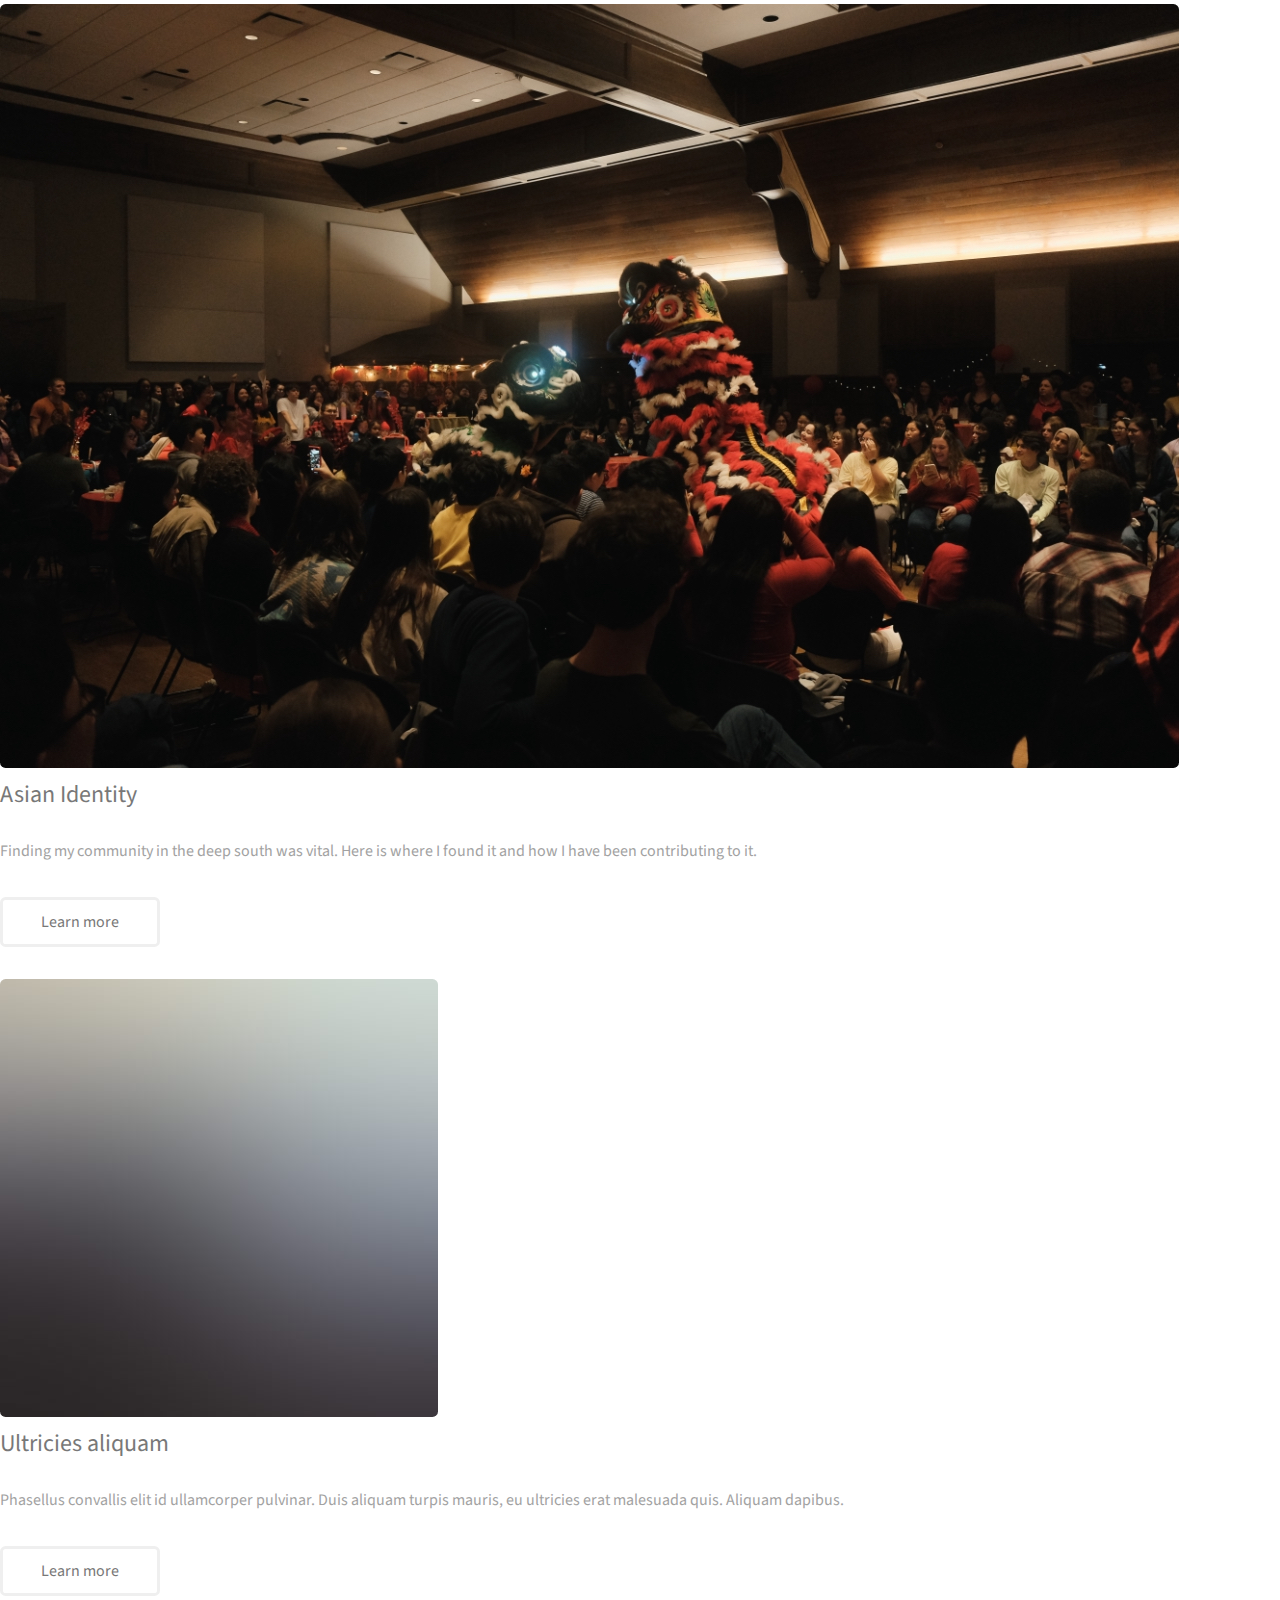
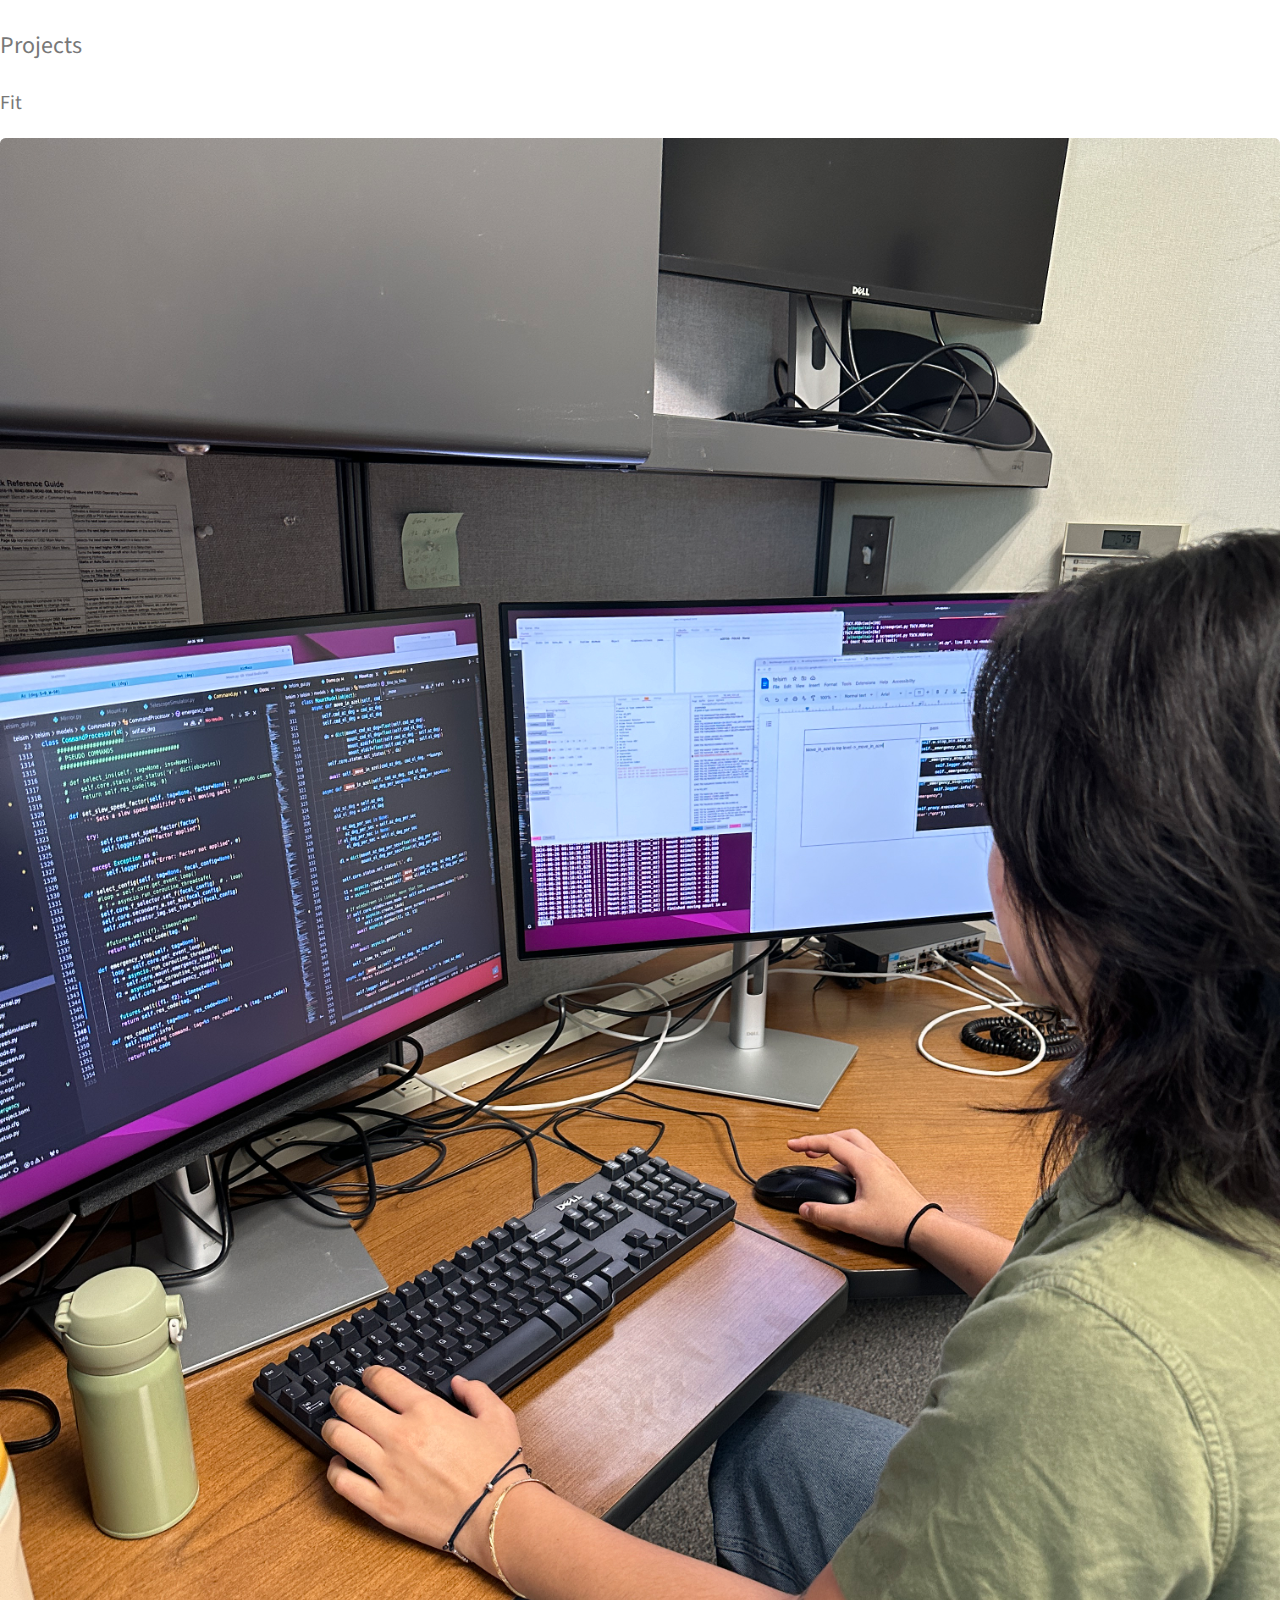
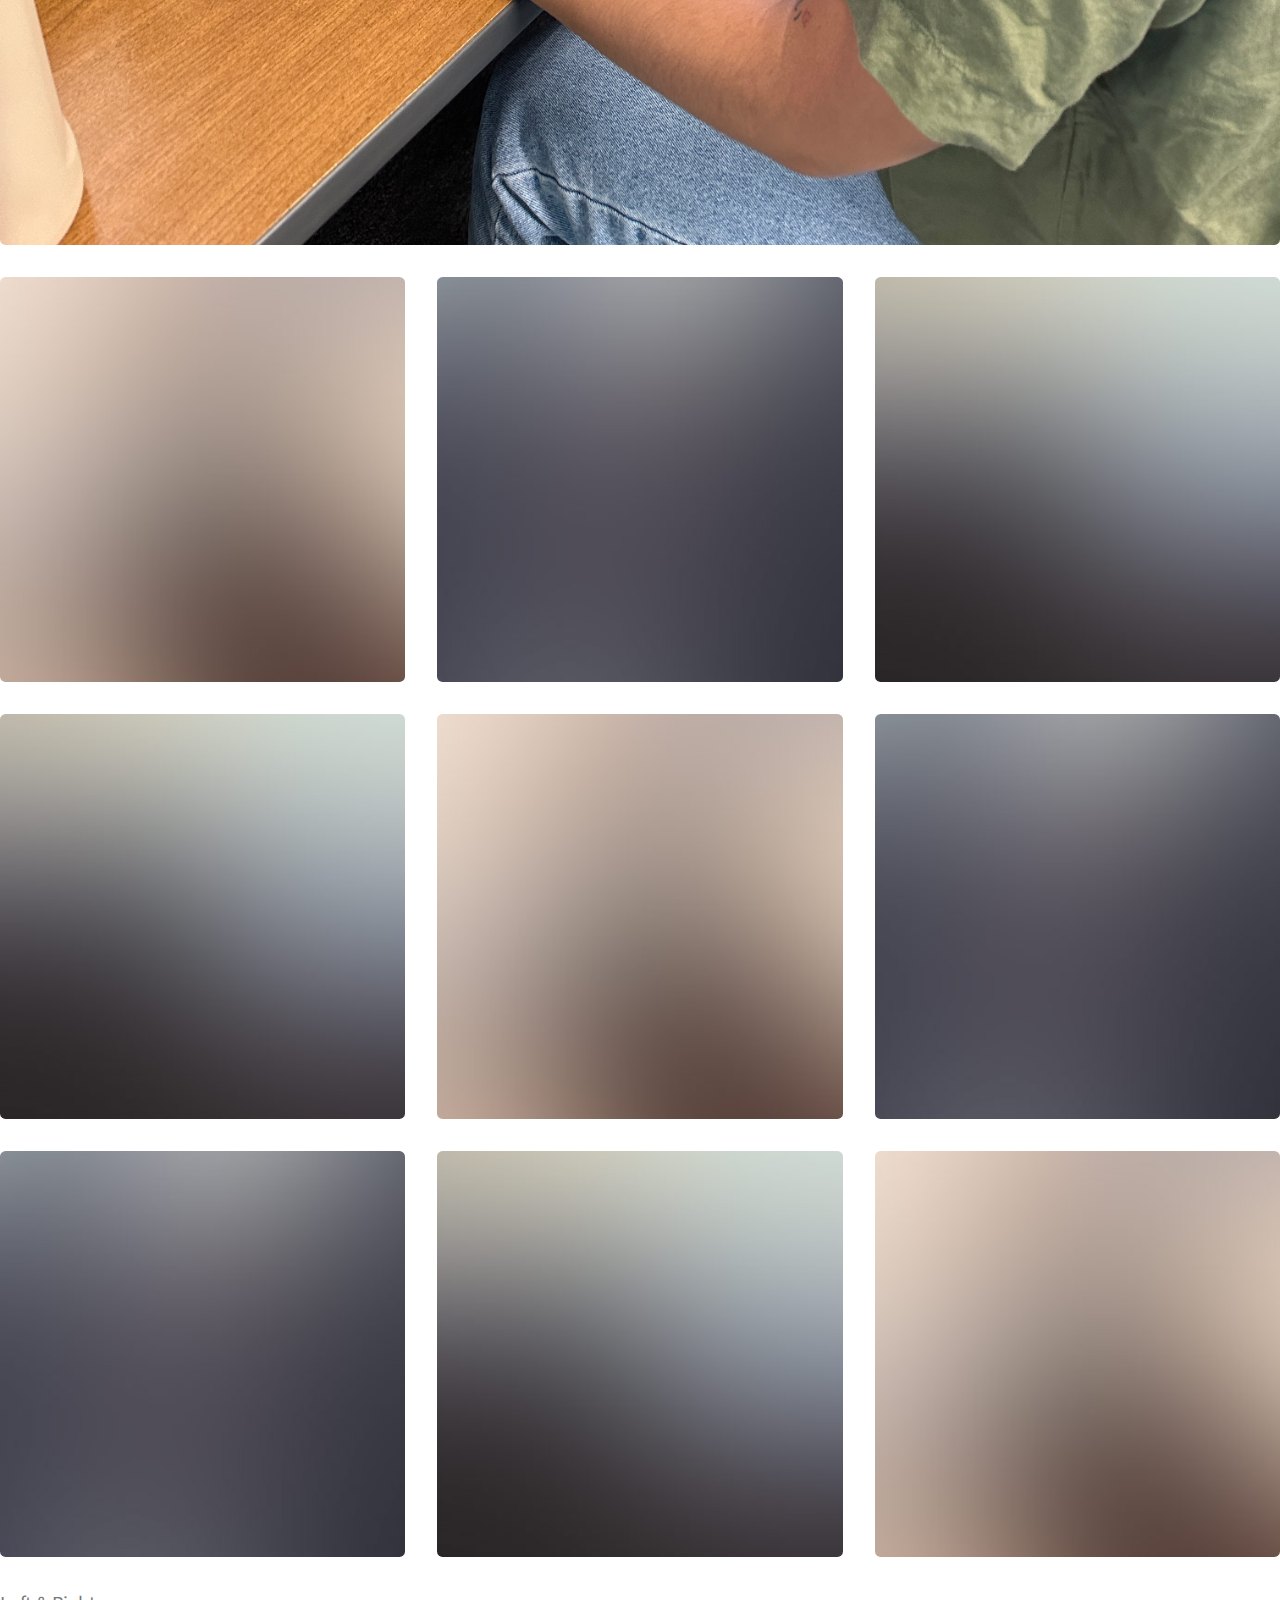
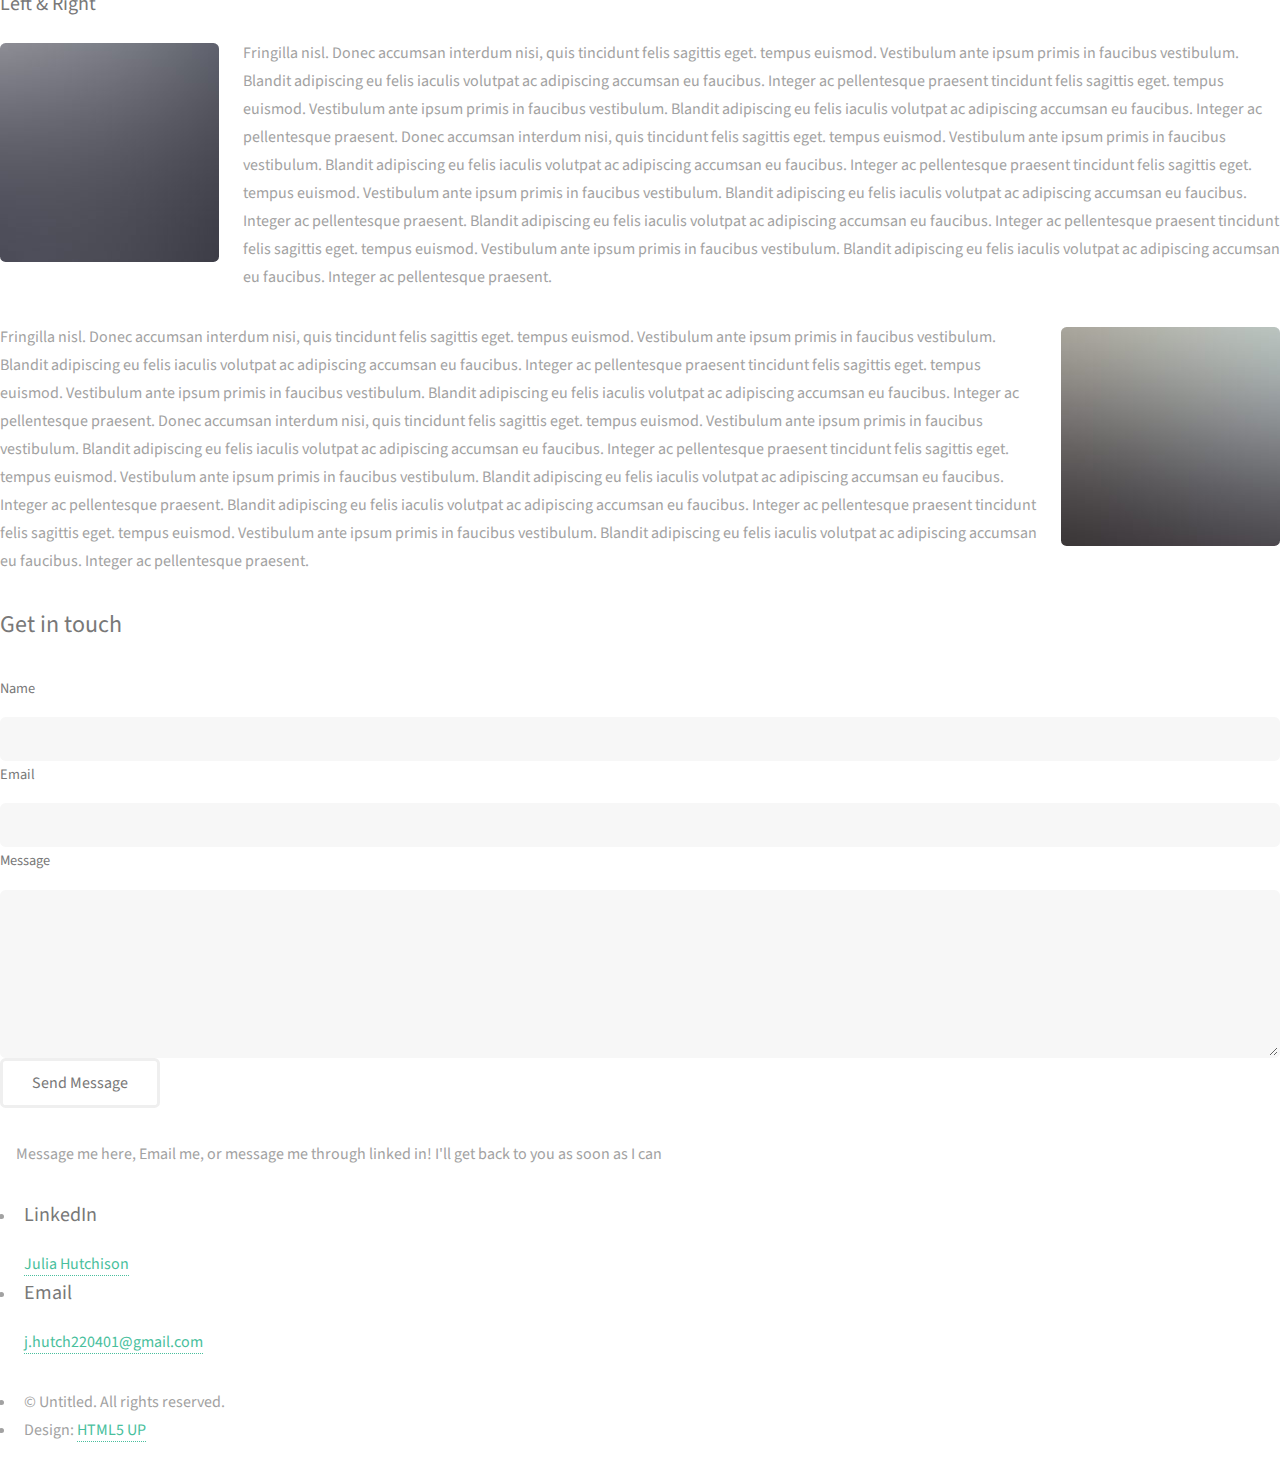
==== commit b3c1bbb2: "adding a table of images and adjust images" ====
--- a/index.html
+++ b/index.html
@@ -86,53 +86,26 @@
 					</section>
 
 				<!-- Two -->
-					<section id="two" class="wrapper style3 fade-up">
-						<div class="inner">
-							<h2>Projects</h2>
-							<p>Here are some of the latest projects!</p>
-							<div class="features">
-								<section>
-									<a href="#" class="image"><img src="images/Subaru/working.png" alt="" data-position="25% 25%" /></a>
-									<div class="content">
-										<div class="inner">
-											<h2>Subaru Telescope Internship</h2>
-											<p>This past summer (2024) I had the pleasure of interning at Subaru Telescopes in Hilo Hawaii. My project was to improve the functionality of Subaru's telescope simulator</p>
-											<ul class="actions">
-												<li><a href="generic.html" class="button">Learn more</a></li>
-											</ul>
-										</div>
-									</div>
-								</section>
-								<section>
-									<span class="icon solid major fa-lock"></span>
-									<h3>Auto-complete project</h3>
-									<p> As the user types, the program predicts the complete query that the user intends to type.</p>
-								</section>
-								<section>
-									<span class="icon solid major fa-cog"></span>
-									<h3>Sed erat ullam corper</h3>
-									<p>Phasellus convallis elit id ullam corper amet et pulvinar. Duis aliquam turpis mauris, sed ultricies erat dapibus.</p>
-								</section>
-								<section>
-									<span class="icon solid major fa-desktop"></span>
-									<h3>Veroeros quis lorem</h3>
-									<p>Phasellus convallis elit id ullam corper amet et pulvinar. Duis aliquam turpis mauris, sed ultricies erat dapibus.</p>
-								</section>
-								<section>
-									<span class="icon solid major fa-link"></span>
-									<h3>Urna quis bibendum</h3>
-									<p>Phasellus convallis elit id ullam corper amet et pulvinar. Duis aliquam turpis mauris, sed ultricies erat dapibus.</p>
-								</section>
-								<section>
-									<span class="icon major fa-gem"></span>
-									<h3>Aliquam urna dapibus</h3>
-									<p>Phasellus convallis elit id ullam corper amet et pulvinar. Duis aliquam turpis mauris, sed ultricies erat dapibus.</p>
-								</section>
+					<section>
+						<h2>Projects</h2>
+						<h3>Fit</h3>
+						<div class="box alt">
+							<div class="row gtr-uniform">
+								<div class="col-12"><span class="image fit"><img src="images/Subaru/working.png" alt="" /></span></div>
+								<div class="col-4"><span class="image fit"><img src="images/pic01.jpg" alt="" /></span></div>
+								<div class="col-4"><span class="image fit"><img src="images/pic02.jpg" alt="" /></span></div>
+								<div class="col-4"><span class="image fit"><img src="images/pic03.jpg" alt="" /></span></div>
+								<div class="col-4"><span class="image fit"><img src="images/pic03.jpg" alt="" /></span></div>
+								<div class="col-4"><span class="image fit"><img src="images/pic01.jpg" alt="" /></span></div>
+								<div class="col-4"><span class="image fit"><img src="images/pic02.jpg" alt="" /></span></div>
+								<div class="col-4"><span class="image fit"><img src="images/pic02.jpg" alt="" /></span></div>
+								<div class="col-4"><span class="image fit"><img src="images/pic03.jpg" alt="" /></span></div>
+								<div class="col-4"><span class="image fit"><img src="images/pic01.jpg" alt="" /></span></div>
 							</div>
-							<ul class="actions">
-								<li><a href="generic.html" class="button">Learn more</a></li>
-							</ul>
 						</div>
+						<h3>Left &amp; Right</h3>
+						<p><span class="image left"><img src="images/pic05.jpg" alt="" /></span>Fringilla nisl. Donec accumsan interdum nisi, quis tincidunt felis sagittis eget. tempus euismod. Vestibulum ante ipsum primis in faucibus vestibulum. Blandit adipiscing eu felis iaculis volutpat ac adipiscing accumsan eu faucibus. Integer ac pellentesque praesent tincidunt felis sagittis eget. tempus euismod. Vestibulum ante ipsum primis in faucibus vestibulum. Blandit adipiscing eu felis iaculis volutpat ac adipiscing accumsan eu faucibus. Integer ac pellentesque praesent. Donec accumsan interdum nisi, quis tincidunt felis sagittis eget. tempus euismod. Vestibulum ante ipsum primis in faucibus vestibulum. Blandit adipiscing eu felis iaculis volutpat ac adipiscing accumsan eu faucibus. Integer ac pellentesque praesent tincidunt felis sagittis eget. tempus euismod. Vestibulum ante ipsum primis in faucibus vestibulum. Blandit adipiscing eu felis iaculis volutpat ac adipiscing accumsan eu faucibus. Integer ac pellentesque praesent. Blandit adipiscing eu felis iaculis volutpat ac adipiscing accumsan eu faucibus. Integer ac pellentesque praesent tincidunt felis sagittis eget. tempus euismod. Vestibulum ante ipsum primis in faucibus vestibulum. Blandit adipiscing eu felis iaculis volutpat ac adipiscing accumsan eu faucibus. Integer ac pellentesque praesent.</p>
+						<p><span class="image right"><img src="images/pic06.jpg" alt="" /></span>Fringilla nisl. Donec accumsan interdum nisi, quis tincidunt felis sagittis eget. tempus euismod. Vestibulum ante ipsum primis in faucibus vestibulum. Blandit adipiscing eu felis iaculis volutpat ac adipiscing accumsan eu faucibus. Integer ac pellentesque praesent tincidunt felis sagittis eget. tempus euismod. Vestibulum ante ipsum primis in faucibus vestibulum. Blandit adipiscing eu felis iaculis volutpat ac adipiscing accumsan eu faucibus. Integer ac pellentesque praesent. Donec accumsan interdum nisi, quis tincidunt felis sagittis eget. tempus euismod. Vestibulum ante ipsum primis in faucibus vestibulum. Blandit adipiscing eu felis iaculis volutpat ac adipiscing accumsan eu faucibus. Integer ac pellentesque praesent tincidunt felis sagittis eget. tempus euismod. Vestibulum ante ipsum primis in faucibus vestibulum. Blandit adipiscing eu felis iaculis volutpat ac adipiscing accumsan eu faucibus. Integer ac pellentesque praesent. Blandit adipiscing eu felis iaculis volutpat ac adipiscing accumsan eu faucibus. Integer ac pellentesque praesent tincidunt felis sagittis eget. tempus euismod. Vestibulum ante ipsum primis in faucibus vestibulum. Blandit adipiscing eu felis iaculis volutpat ac adipiscing accumsan eu faucibus. Integer ac pellentesque praesent.</p>
 					</section>
 
 				<!-- Three -->
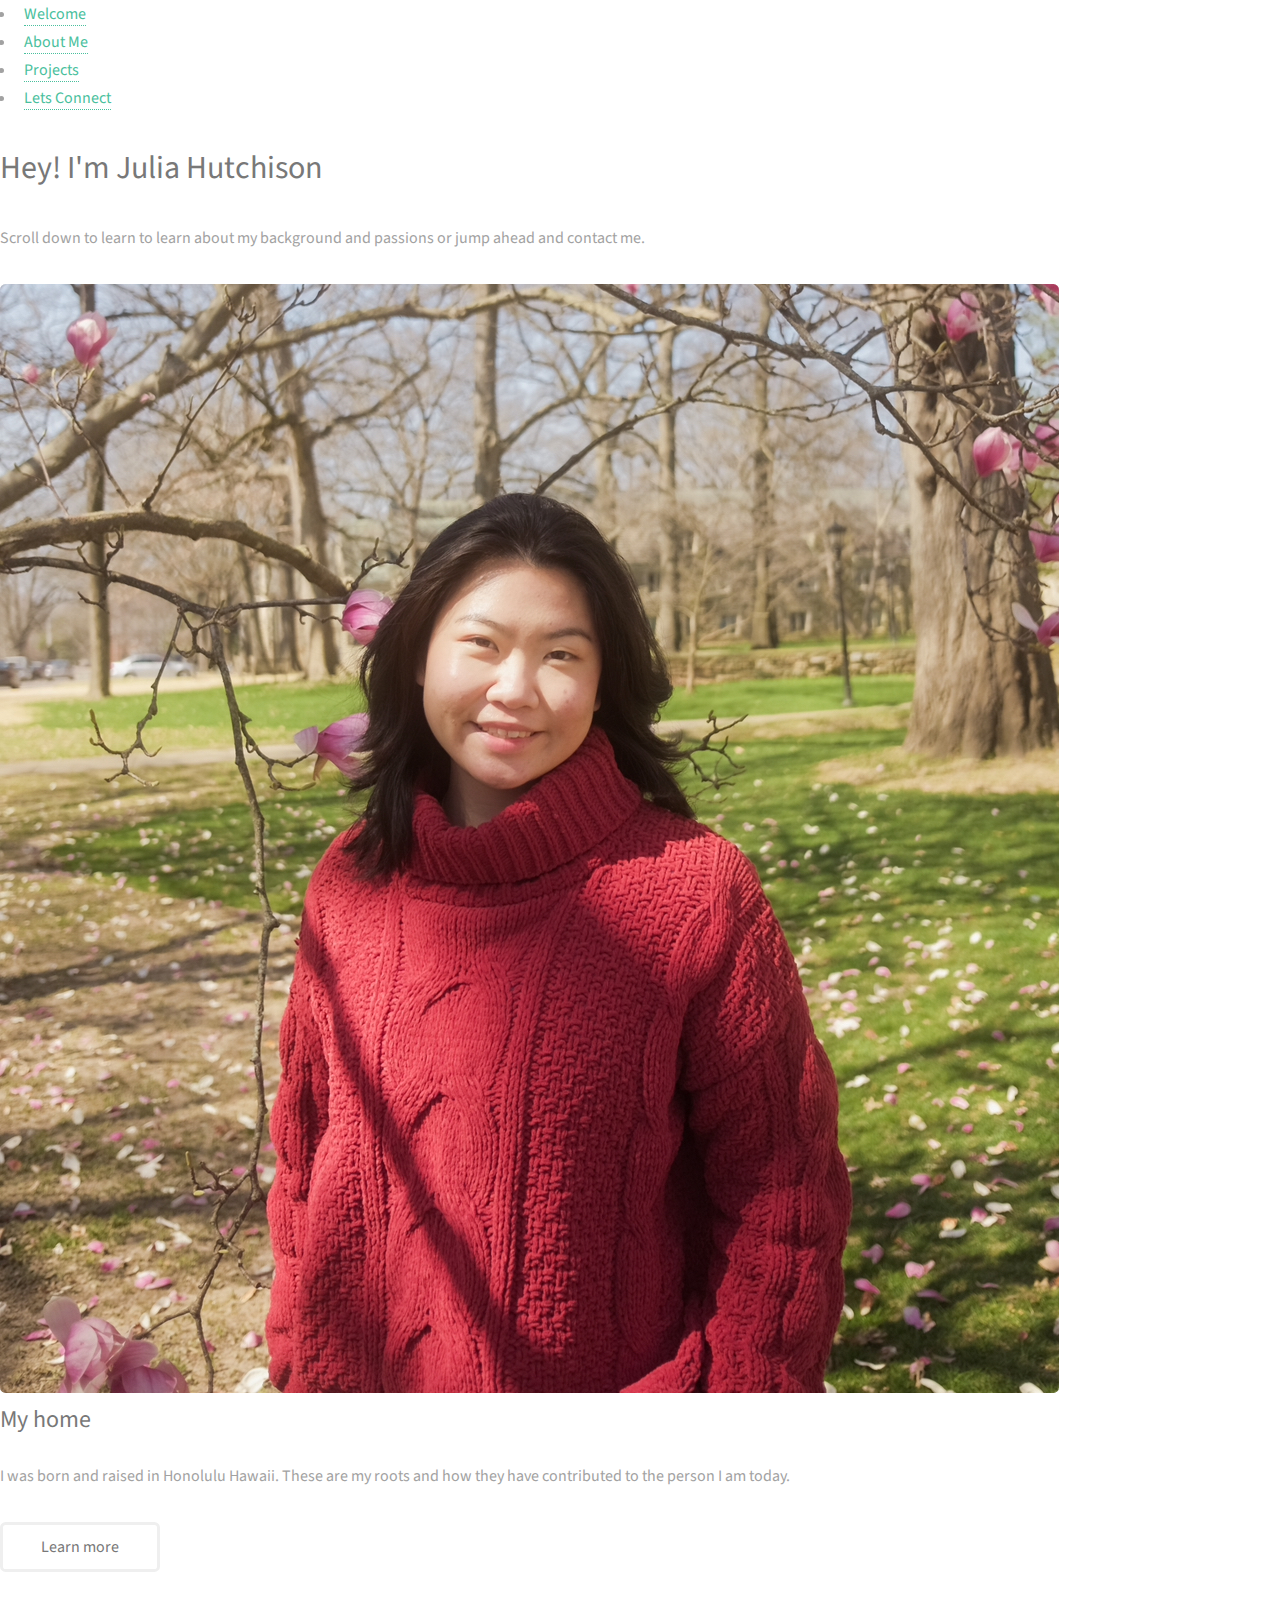
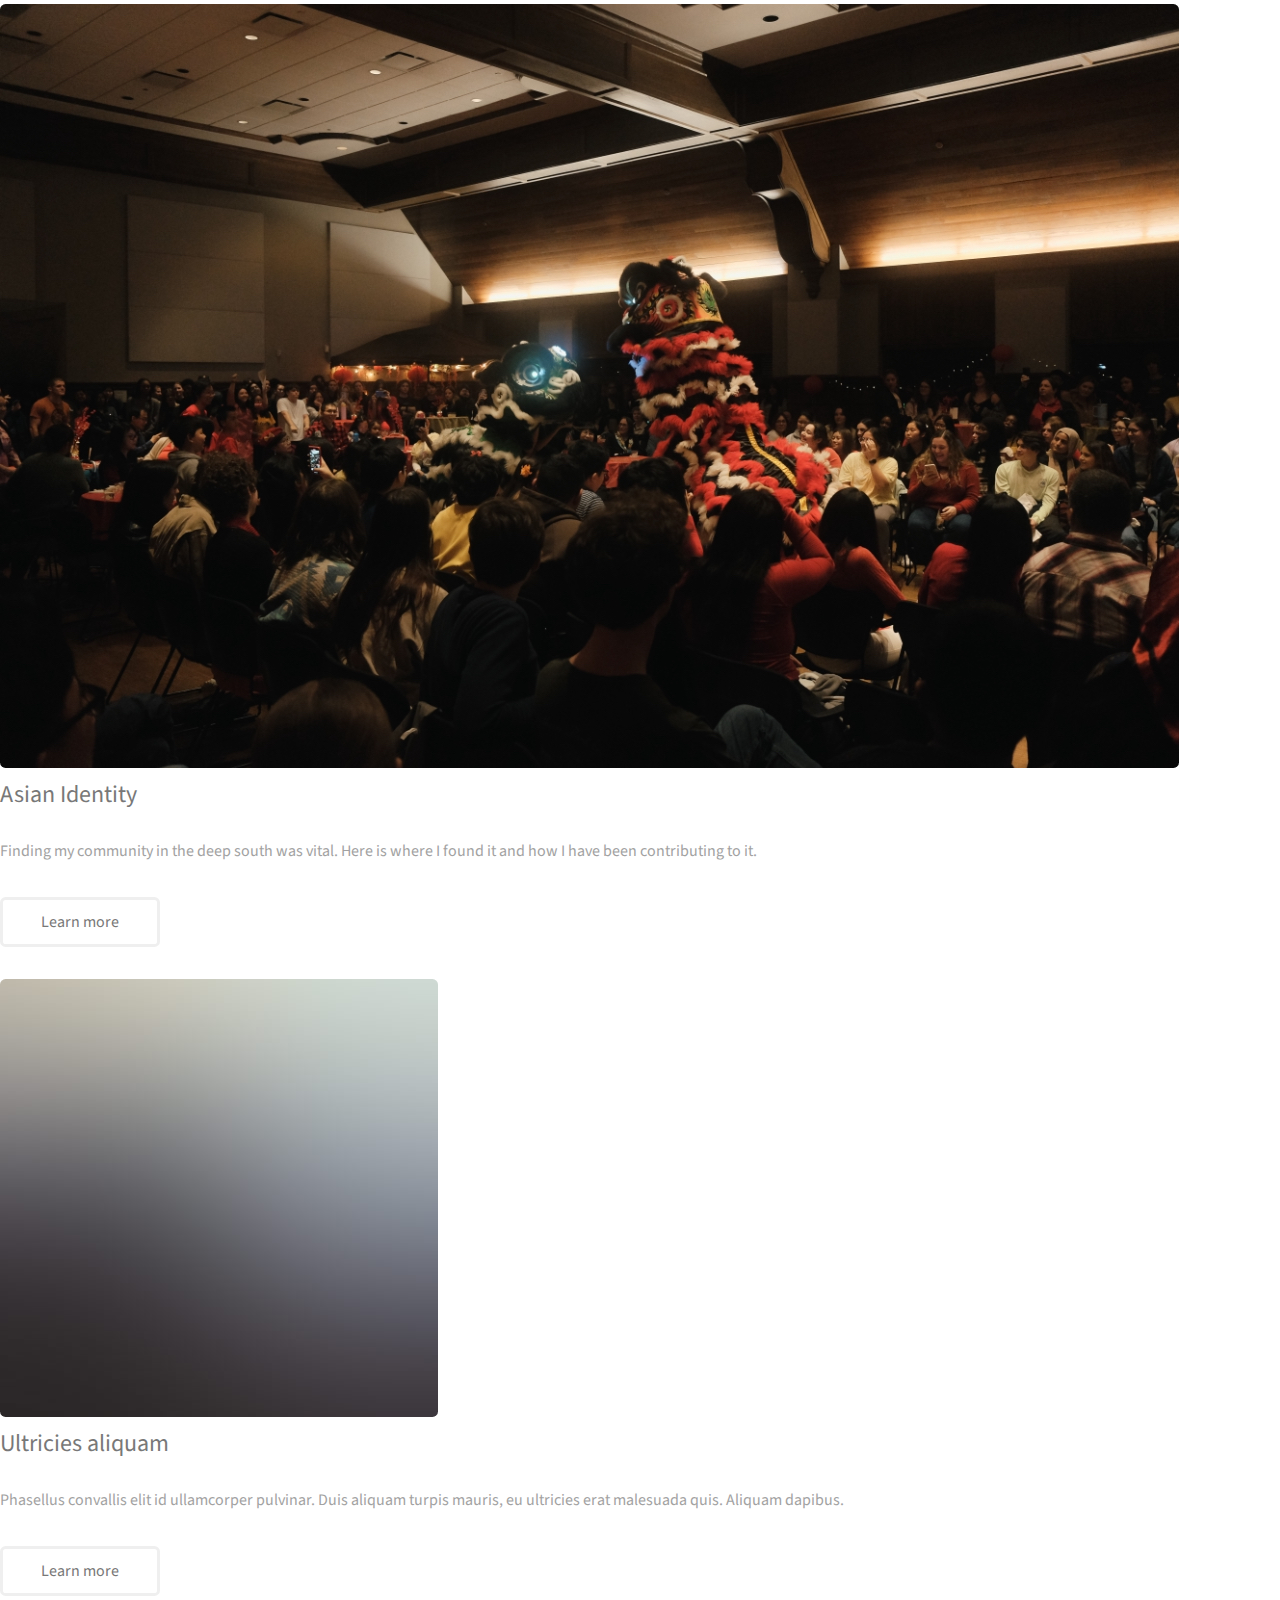
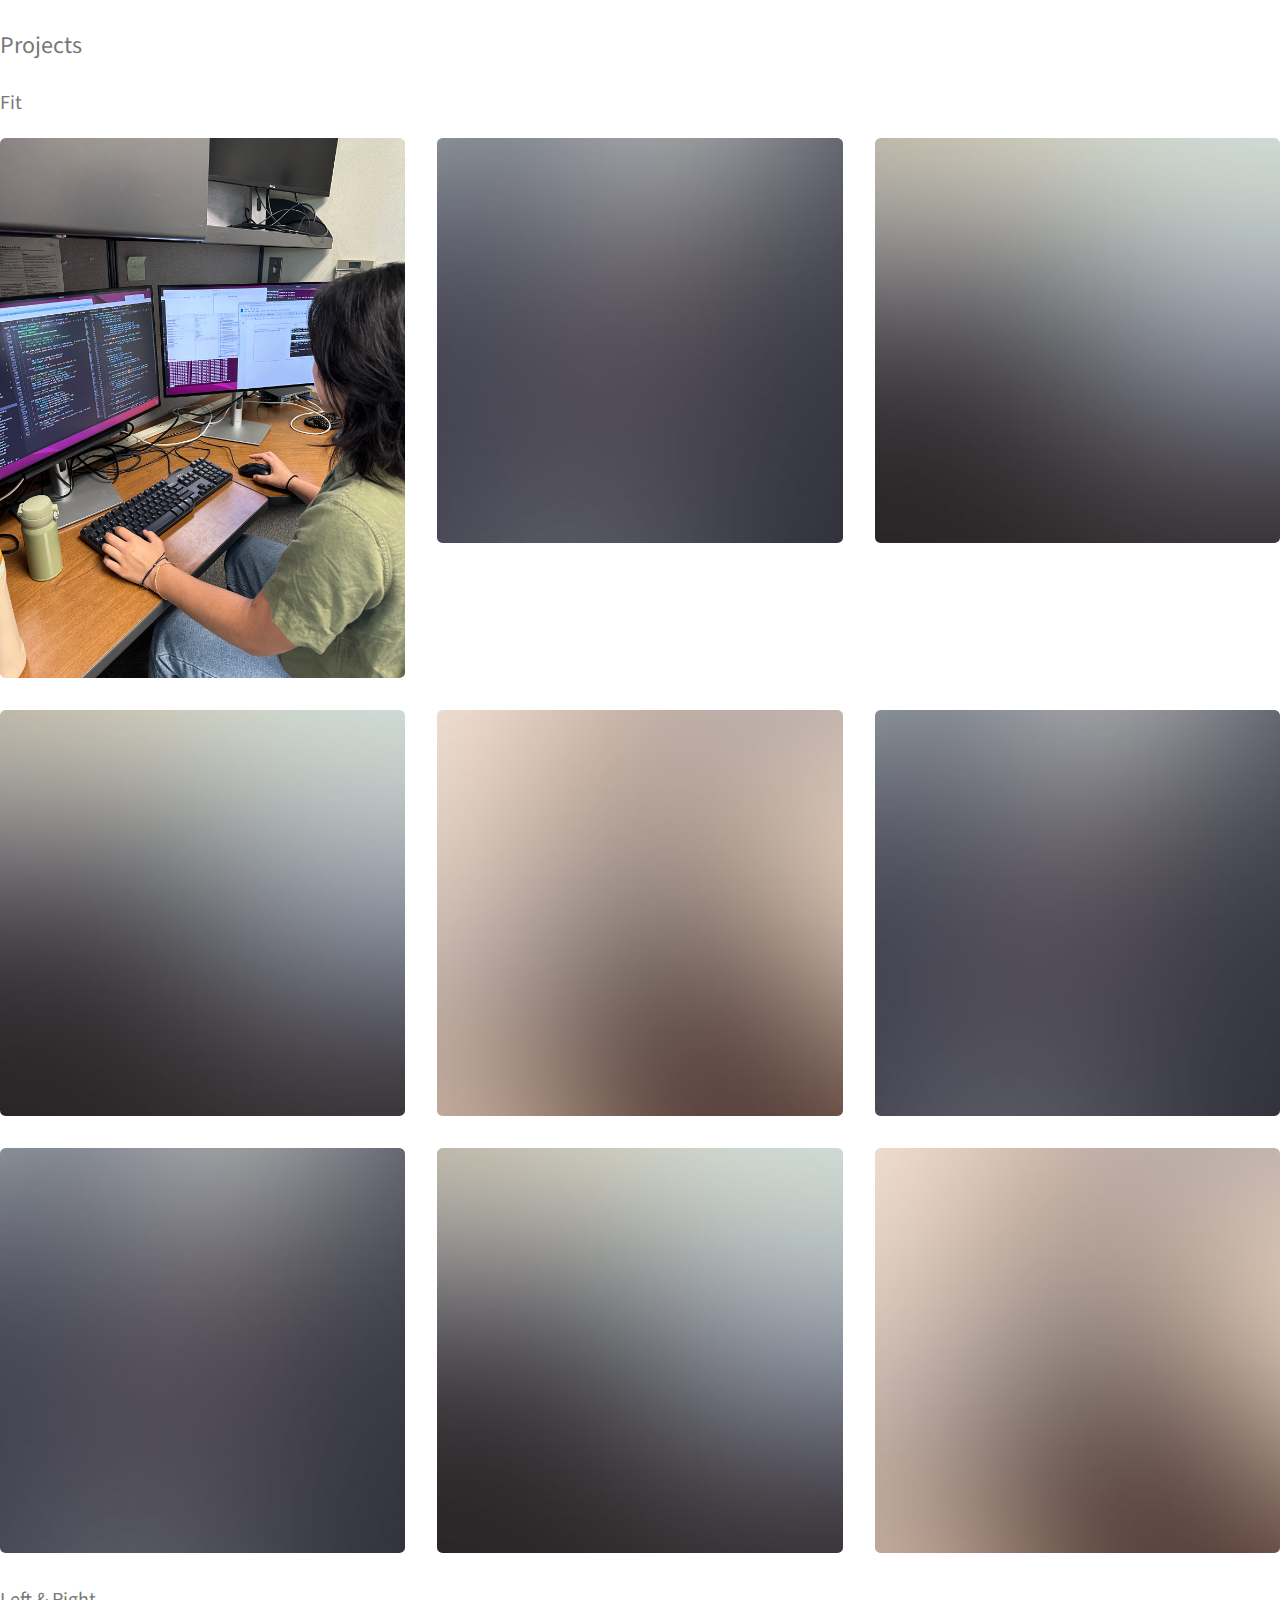
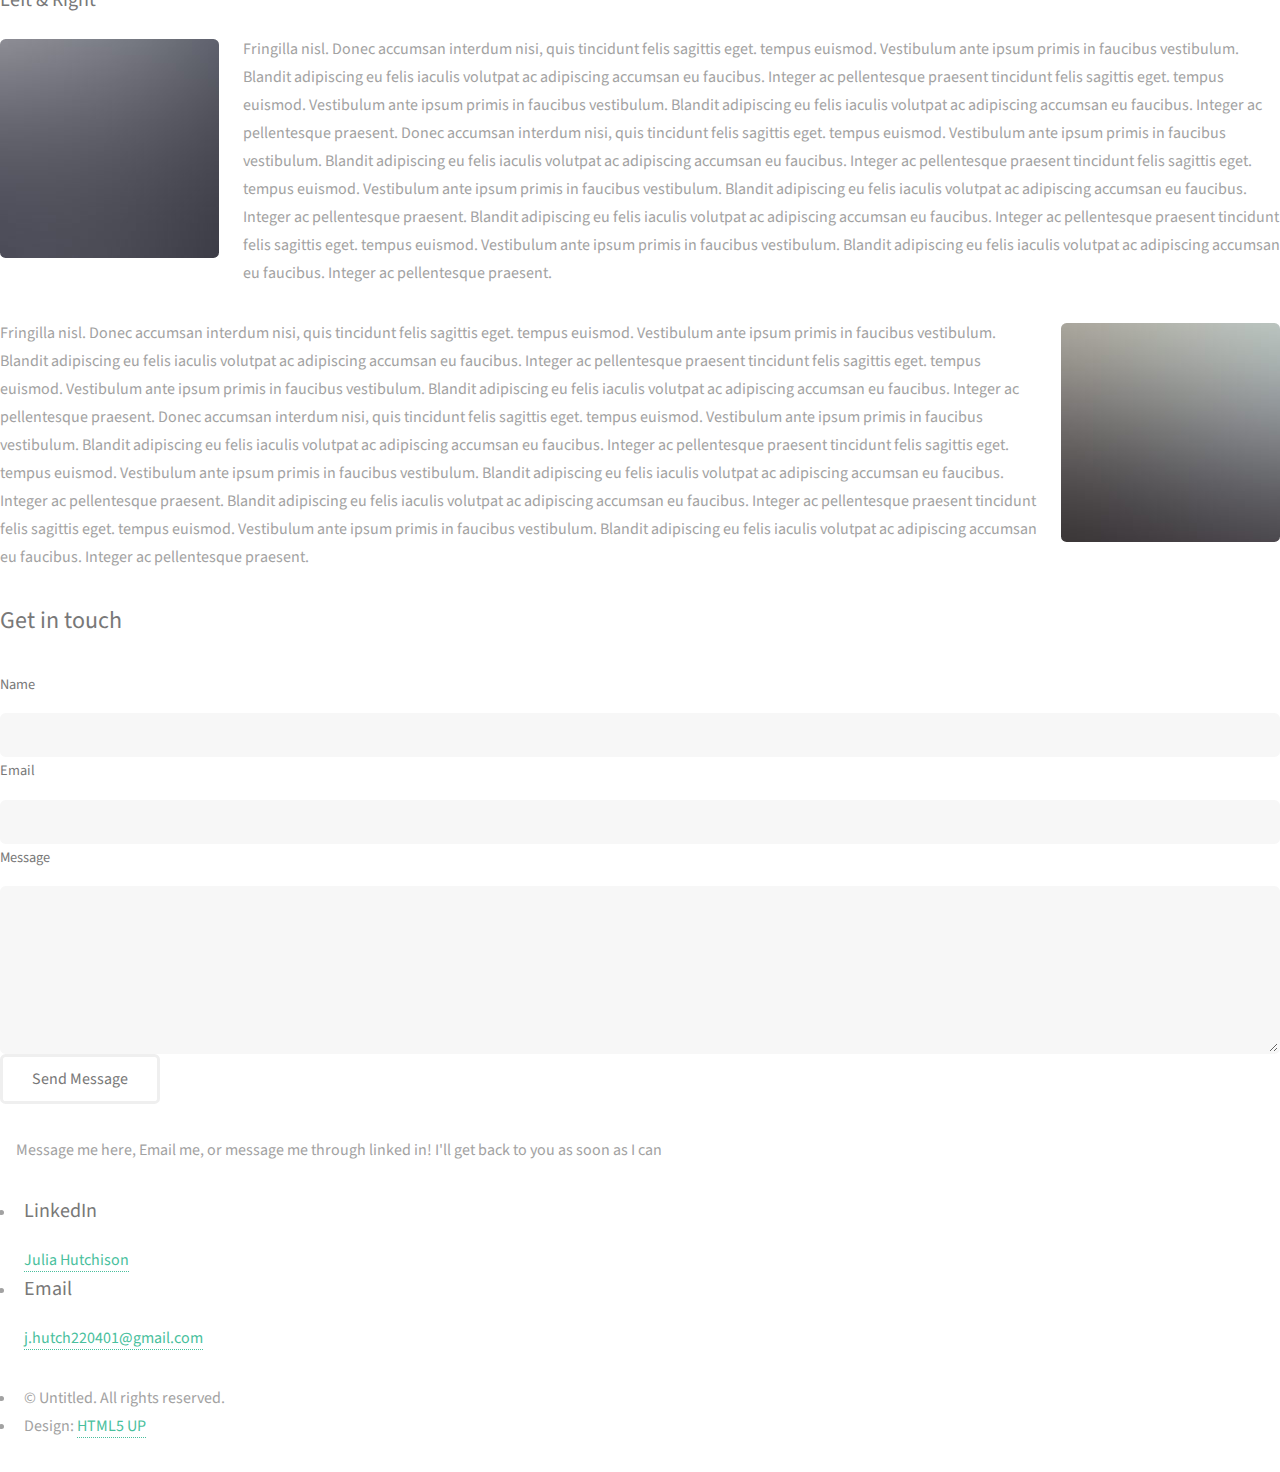
==== commit 9857bc96: "minor adjustments and added a couple photos" ====
--- a/index.html
+++ b/index.html
@@ -91,8 +91,7 @@
 						<h3>Fit</h3>
 						<div class="box alt">
 							<div class="row gtr-uniform">
-								<div class="col-12"><span class="image fit"><img src="images/Subaru/working.png" alt="" /></span></div>
-								<div class="col-4"><span class="image fit"><img src="images/pic01.jpg" alt="" /></span></div>
+								<div class="col-4"><span class="image fit"><a href = "generic.html"> <img src="images/Subaru/working.png" alt="" /></a></span></div>
 								<div class="col-4"><span class="image fit"><img src="images/pic02.jpg" alt="" /></span></div>
 								<div class="col-4"><span class="image fit"><img src="images/pic03.jpg" alt="" /></span></div>
 								<div class="col-4"><span class="image fit"><img src="images/pic03.jpg" alt="" /></span></div>
